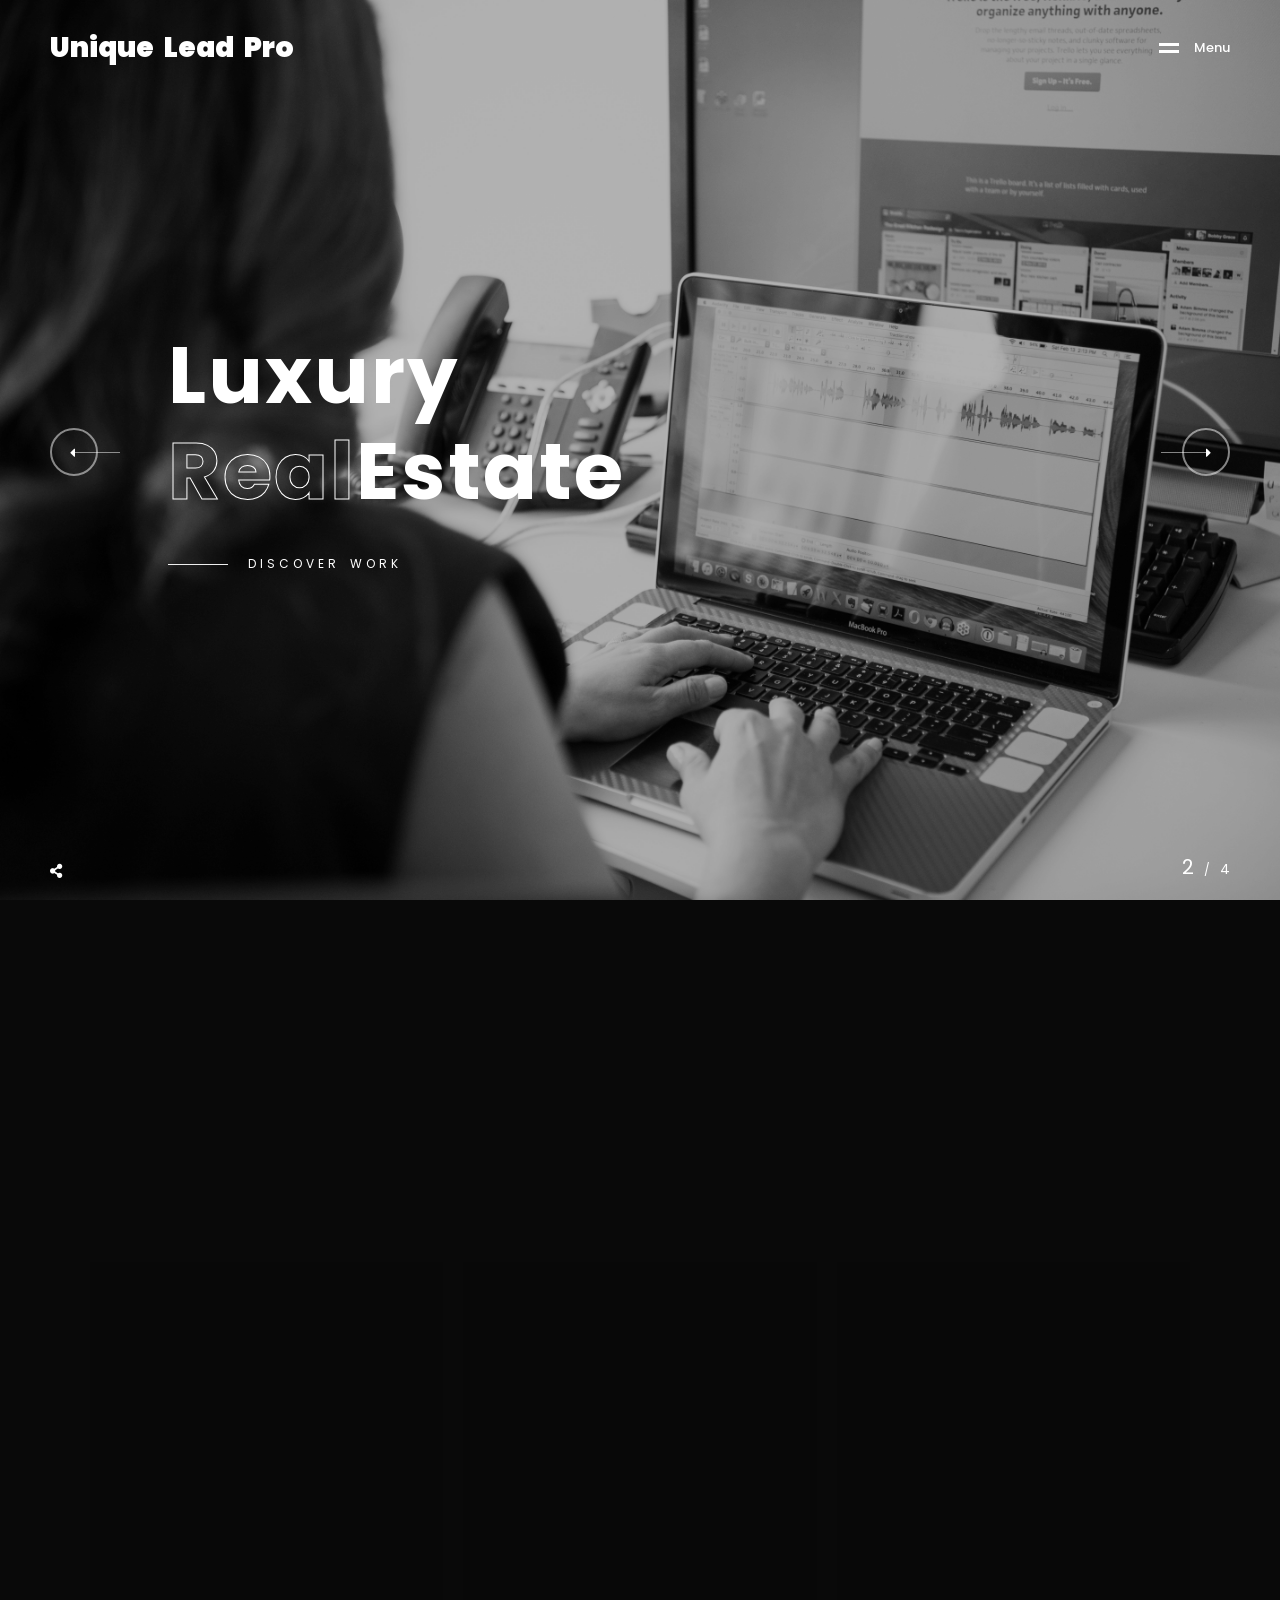
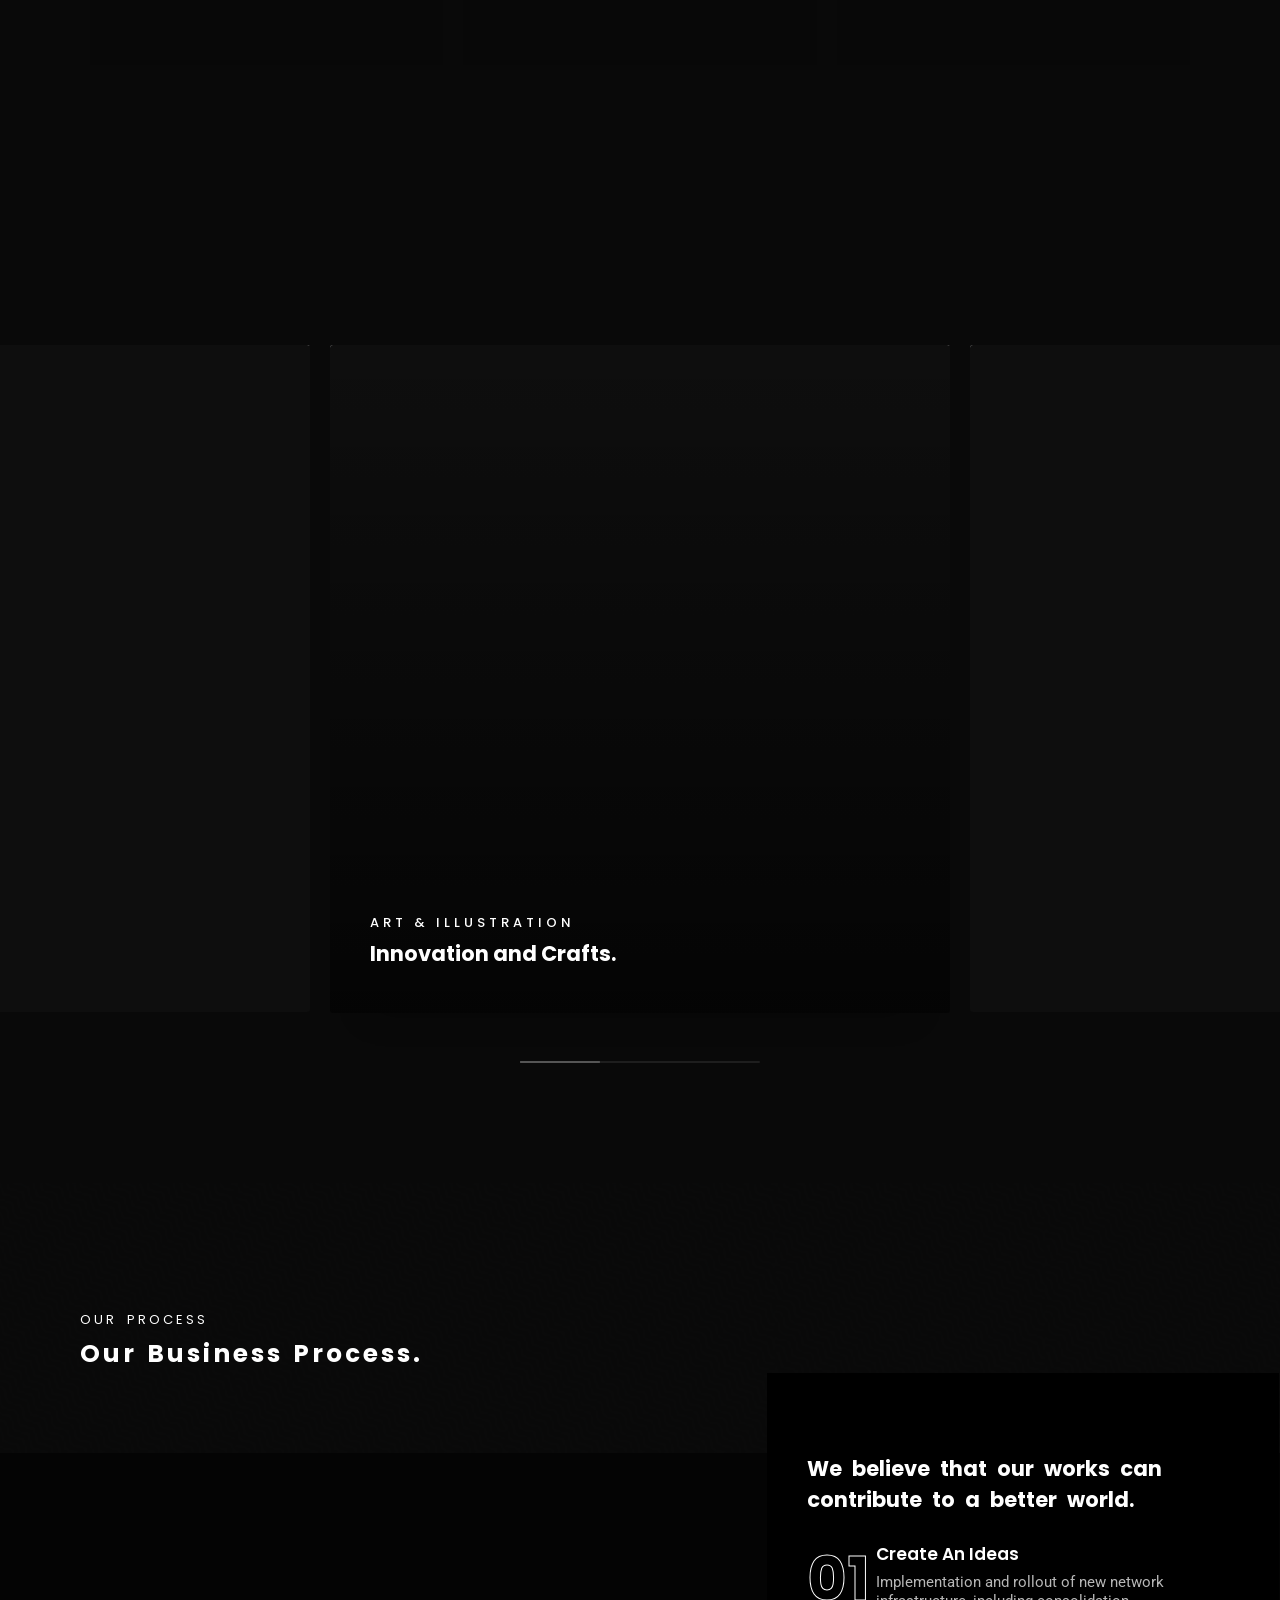
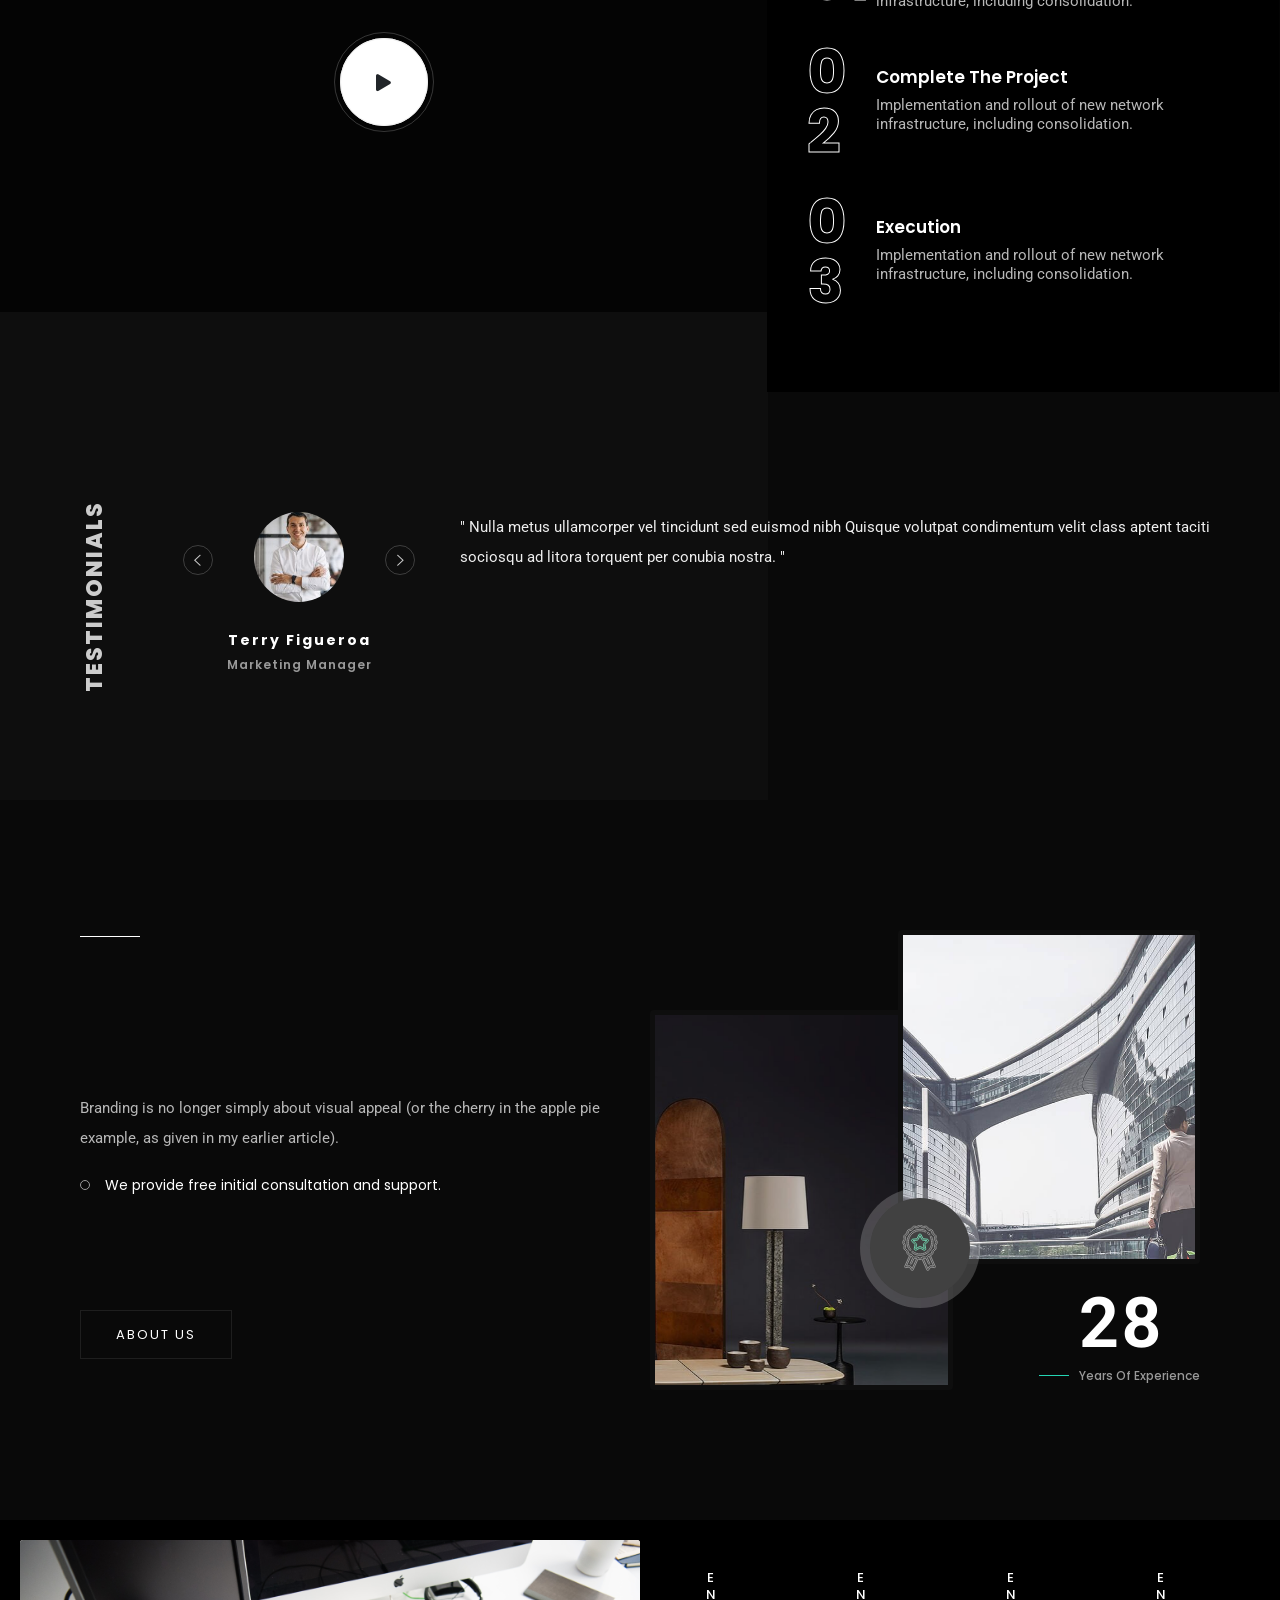
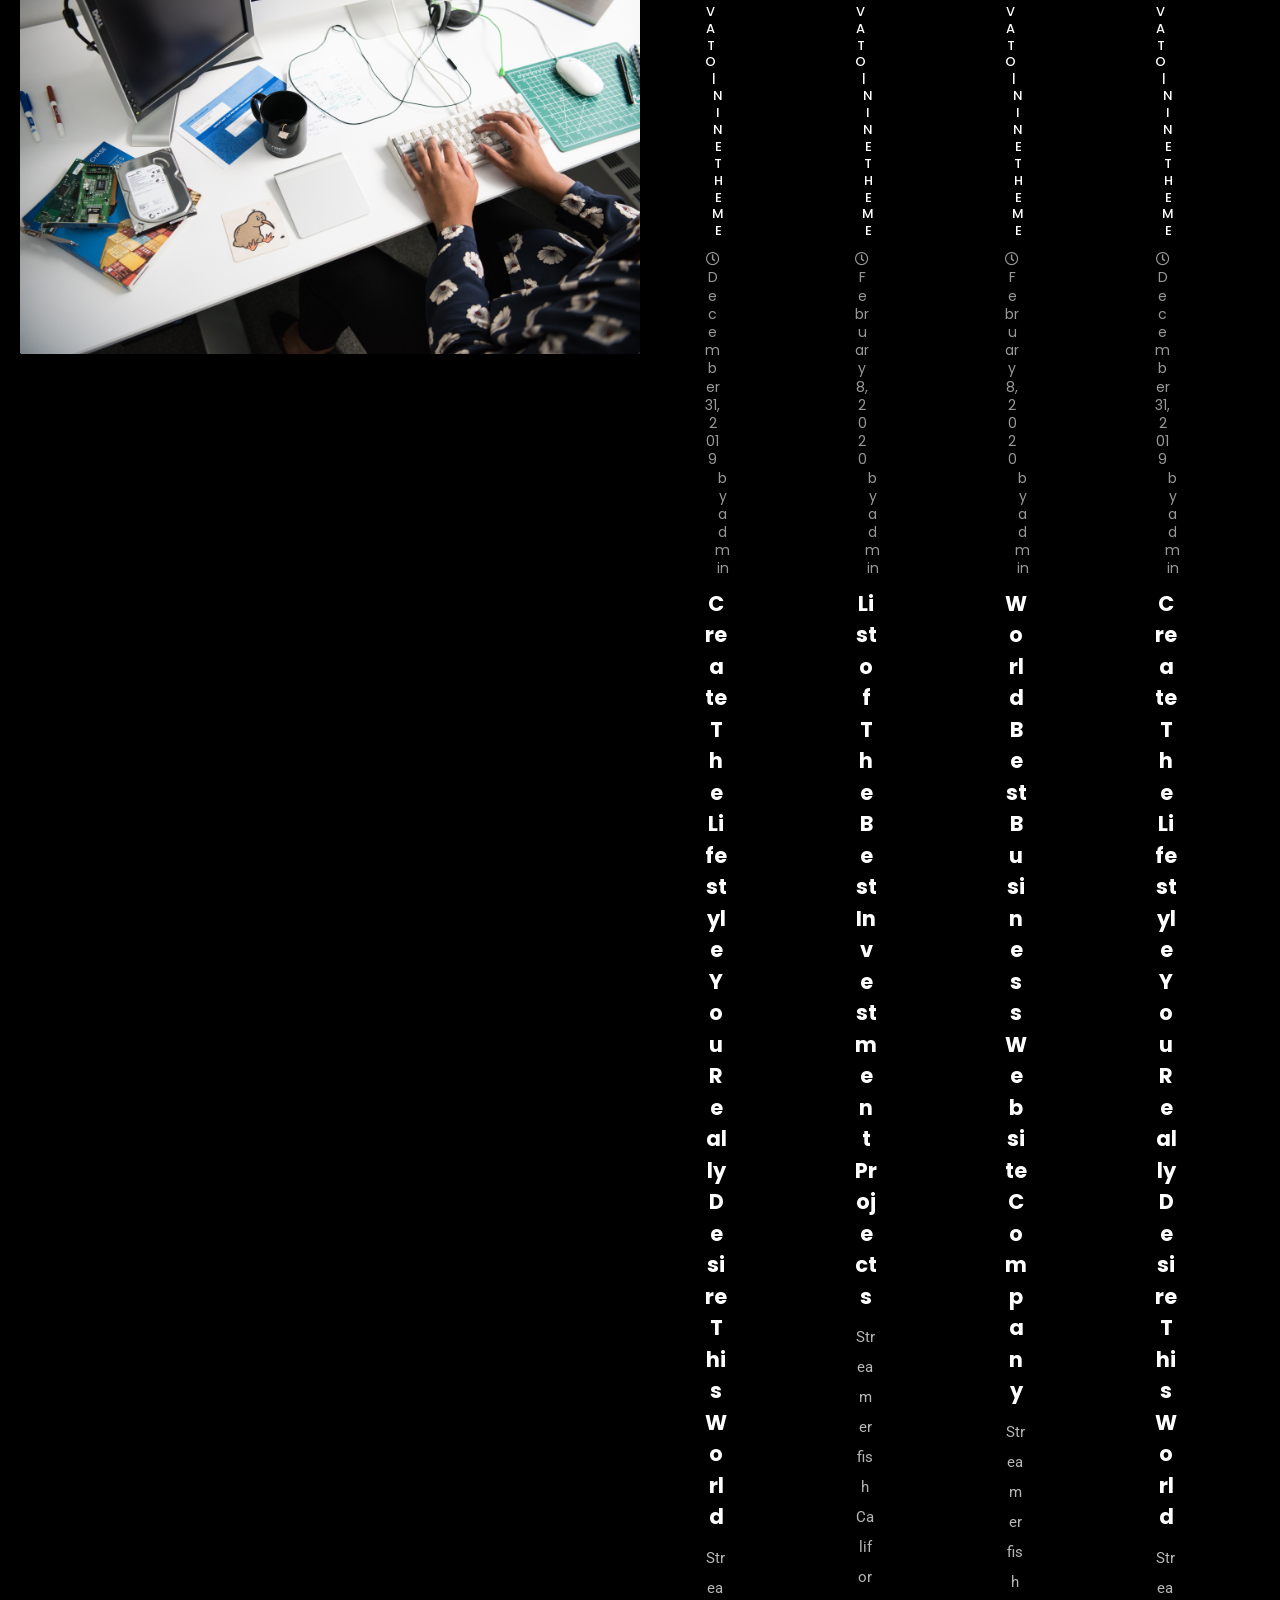
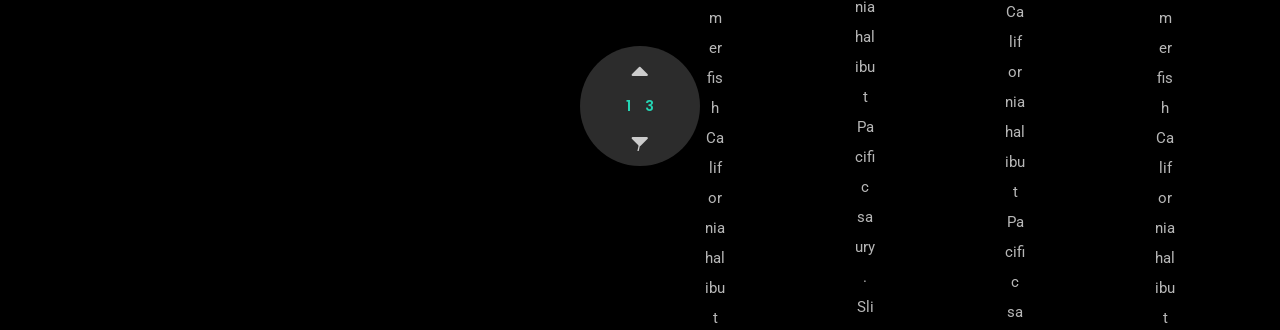
==== index.html @ 722e5d6b "init" ====
<!DOCTYPE html>
<html lang="en-US">
<head>

    <meta charset="UTF-8">
    <meta name="viewport" content="initial-scale=1.0" />
    <meta name="viewport"
        content="width=device-width, height=device-height, initial-scale=1, maximum-scale=1, minimum-scale=1, minimal-ui" />
    <meta name="theme-color" content="#056EB9" />
    <meta name="msapplication-navbutton-color" content="#056EB9" />
    <meta name="apple-mobile-web-app-status-bar-style" content="#056EB9" />
    <title>Unique Lead Pro</title>
    
    <style type="text/css">
        img.wp-smiley,
        img.emoji {
            display: inline !important;
            border: none !important;
            box-shadow: none !important;
            height: 1em !important;
            width: 1em !important;
            margin: 0 .07em !important;
            vertical-align: -0.1em !important;
            background: none !important;
            padding: 0 !important;
        }
    </style>
    <link rel='stylesheet' id='wp-block-library-css'
        href='wp-includes/css/dist/block-library/style.min5697.css?ver=5.5.3' type='text/css' media='all' />
    <link rel='stylesheet' id='wc-block-vendors-style-css'
        href='wp-content/plugins/woocommerce/packages/woocommerce-blocks/build/vendors-style6b00.css?ver=3.4.0'
        type='text/css' media='all' />
    <link rel='stylesheet' id='wc-block-style-css'
        href='wp-content/plugins/woocommerce/packages/woocommerce-blocks/build/style6b00.css?ver=3.4.0'
        type='text/css' media='all' />
    <link rel='stylesheet' id='contact-form-7-css'
        href='wp-content/plugins/contact-form-7/includes/css/stylesde54.css?ver=5.3' type='text/css'
        media='all' />
    <link rel='stylesheet' id='woocommerce-layout-css'
        href='wp-content/plugins/woocommerce/assets/css/woocommerce-layout1c9b.css?ver=4.6.1' type='text/css'
        media='all' />
    <link rel='stylesheet' id='woocommerce-smallscreen-css'
        href='wp-content/plugins/woocommerce/assets/css/woocommerce-smallscreen1c9b.css?ver=4.6.1' type='text/css'
        media='only screen and (max-width: 768px)' />
    <link rel='stylesheet' id='woocommerce-general-css'
        href='wp-content/plugins/woocommerce/assets/css/woocommerce1c9b.css?ver=4.6.1' type='text/css'
        media='all' />
    <style id='woocommerce-inline-inline-css' type='text/css'>
        .woocommerce form .form-row .required {
            visibility: visible;
        }
    </style>
    <link rel='stylesheet' id='animate-css' href='wp-content/themes/wavo/css/plugins/animate5152.css?ver=1.0'
        type='text/css' media='all' />
    <link rel='stylesheet' id='ionicons-css'
        href='wp-content/themes/wavo/css/plugins/ionicons.min5152.css?ver=1.0' type='text/css' media='all' />
    <link rel='stylesheet' id='fontawesome-all-css'
        href='wp-content/themes/wavo/css/plugins/fontawesome-all.min5152.css?ver=1.0' type='text/css'
        media='all' />
    <link rel='stylesheet' id='helper-css' href='wp-content/themes/wavo/css/plugins/helper5152.css?ver=1.0'
        type='text/css' media='all' />
    <link rel='stylesheet' id='hamburgers-css'
        href='wp-content/themes/wavo/css/plugins/hamburgers5152.css?ver=1.0' type='text/css' media='all' />
    <link rel='stylesheet' id='bootstrap-css'
        href='wp-content/themes/wavo/js/plugins/bootstrap/bootstrap.min5152.css?ver=1.0' type='text/css'
        media='all' />
    <link rel='stylesheet' id='all-cursors-css'
        href='wp-content/themes/wavo/js/plugins/cursor/all-cursors5152.css?ver=1.0' type='text/css' media='all' />
    <link rel='stylesheet' id='nice-select-css'
        href='wp-content/themes/wavo/js/plugins/nice-select/nice-select5152.css?ver=1.0' type='text/css'
        media='all' />
    <link rel='stylesheet' id='wavo-style-css' href='wp-content/themes/wavo/css/style5152.css?ver=1.0'
        type='text/css' media='all' />
    <link rel='stylesheet' id='wavo-update-css' href='wp-content/themes/wavo/css/update5152.css?ver=1.0'
        type='text/css' media='all' />
    <link rel='stylesheet' id='wavo-fonts-css'
        href='http://fonts.googleapis.com/css?family=Roboto%3A300%2C400%2C600%2C700%7CUbuntu%3A400%2C500%2C700%7CPoppins%3A200%2C300%2C400%2C500%2C600%2C700%2C800%7CRoboto%2BMono%3A400%2C700&amp;subset=latin%2Clatin-ext'
        type='text/css' media='all' />
    <style id='wavo-custom-style-inline-css' type='text/css'>
        body.dark .pace,
        body.light .pace {
            background-color: #09c4ab;
        }

        #preloader:after,
        #preloader:before {
            background-color: #ffffff;
        }

        div#nt-preloader {
            background-color: #ffffff;
            overflow: hidden;
            background-repeat: no-repeat;
            background-position: center center;
            height: 100%;
            left: 0;
            position: fixed;
            top: 0;
            width: 100%;
            z-index: 10000;
        }

        .lazyloading {
            background-image: url(wp-content/themes/wavo/images/loader.gif);
        }

        .nt-404 .call-action:before {
            background-image: url(wp-content/themes/wavo/images/pattern-bg.gif);
            background-repeat: repeat;
            opacity: .04;
        }

        .topnav .menu-icon .text:after {
            content: "Close";
            width: max-content;
        }

        .progress-wrap {
            -webkit-box-shadow: inset 0 0 0 2px rgba(130, 130, 130, 0.2);
            box-shadow: inset 0 0 0 2px rgba(130, 130, 130, 0.2);
        }

        .progress-wrap svg.progress-circle path {
            stroke: #045FA0;
        }

        .progress-wrap::after {
            color: #6C6D6D;
        }

        .hamenu {
            -webkit-transition: all 0.5s cubic-bezier(1, 0, 0.55, 1);
            transition: all 0.5s cubic-bezier(1, 0, 0.55, 1);
        }

        .hamenu .menu-links .main-menu>li {
            -webkit-transition: all 0.5s;
            transition: all 0.5s;
        }

        .hamenu .menu-links .main-menu .sub-menu {
            -webkit-transition-delay: 0.2s;
            transition-delay: 0.2s;
        }
    </style>
    <link rel='stylesheet' id='wavo-woocommerce-custom-css'
        href='wp-content/themes/wavo/woocommerce/woocommerce-custom5152.css?ver=1.0' type='text/css'
        media='all' />
    <style id='wavo-woo-style-inline-css' type='text/css'>
        .woocommerce .page-header.hero-overlay:before {
            content: "";
            position: absolute;
            width: 100%;
            height: 100%;
            top: 0;
            left: 0;
        }

        .page-header {
            position: relative;
        }
    </style>
    <link rel='stylesheet' id='elementor-icons-css'
        href='wp-content/plugins/elementor/assets/lib/eicons/css/elementor-icons.min74e5.css?ver=5.9.1'
        type='text/css' media='all' />
    <link rel='stylesheet' id='elementor-animations-css'
        href='wp-content/plugins/elementor/assets/lib/animations/animations.mine9bd.css?ver=3.0.12'
        type='text/css' media='all' />
    <link rel='stylesheet' id='elementor-frontend-legacy-css'
        href='wp-content/plugins/elementor/assets/css/frontend-legacy.mine9bd.css?ver=3.0.12' type='text/css'
        media='all' />
    <link rel='stylesheet' id='elementor-frontend-css'
        href='wp-content/plugins/elementor/assets/css/frontend.mine9bd.css?ver=3.0.12' type='text/css'
        media='all' />
    <link rel='stylesheet' id='elementor-post-4119-css'
        href='wp-content/uploads/elementor/css/post-4119f804.css?ver=1603906956' type='text/css' media='all' />
    <link rel='stylesheet' id='wavo-custom-css'
        href='wp-content/plugins/wavo-elementor-addons/assets/front/css/custom5697.css?ver=5.5.3' type='text/css'
        media='all' />
    <link rel='stylesheet' id='font-awesome-5-all-css'
        href='wp-content/plugins/elementor/assets/lib/font-awesome/css/all.mine9bd.css?ver=3.0.12' type='text/css'
        media='all' />
    <link rel='stylesheet' id='font-awesome-4-shim-css'
        href='wp-content/plugins/elementor/assets/lib/font-awesome/css/v4-shims.mine9bd.css?ver=3.0.12'
        type='text/css' media='all' />
    <link rel='stylesheet' id='elementor-post-2134-css'
        href='wp-content/uploads/elementor/css/post-2134a3fd.css?ver=1603907805' type='text/css' media='all' />
    <link rel='stylesheet' id='google-fonts-1-css'
        href='https://fonts.googleapis.com/css?family=Roboto%3A100%2C100italic%2C200%2C200italic%2C300%2C300italic%2C400%2C400italic%2C500%2C500italic%2C600%2C600italic%2C700%2C700italic%2C800%2C800italic%2C900%2C900italic%7CRoboto+Slab%3A100%2C100italic%2C200%2C200italic%2C300%2C300italic%2C400%2C400italic%2C500%2C500italic%2C600%2C600italic%2C700%2C700italic%2C800%2C800italic%2C900%2C900italic&amp;ver=5.5.3'
        type='text/css' media='all' />
    <script type='text/javascript' src='wp-includes/js/jquery/jquery4a5f.js?ver=1.12.4-wp'
        id='jquery-core-js'></script>
    <script type='text/javascript' src='wp-content/themes/wavo/js/plugins/wow/wow.min5152.js?ver=1.0'
        id='wow-js'></script>
    <script type='text/javascript' src='wp-content/themes/wavo/js/plugins/cursor/all-cursors5152.js?ver=1.0'
        id='all-cursors-js'></script>
    <script type='text/javascript'
        src='wp-content/themes/wavo/js/plugins/nice-select/jquery-nice-select.min5152.js?ver=1.0'
        id='jquery-nice-select-js'></script>
    <!--[if lt IE 9]>
<script type='text/javascript' src='https://uniqueleadpro.com/themes/wavo/wp-content/themes/wavo/js/modernizr.min.js?ver=1,0' id='modernizr-js'></script>
<![endif]-->
    <!--[if lt IE 9]>
<script type='text/javascript' src='https://uniqueleadpro.com/themes/wavo/wp-content/themes/wavo/js/respond.min.js?ver=1.0' id='respond-js'></script>
<![endif]-->
    <!--[if lt IE 9]>
<script type='text/javascript' src='https://uniqueleadpro.com/themes/wavo/wp-content/themes/wavo/js/html5shiv.min.js?ver=1.0' id='html5shiv-js'></script>
<![endif]-->
    <script type='text/javascript'
        src='wp-content/plugins/elementor/assets/lib/font-awesome/js/v4-shims.mine9bd.js?ver=3.0.12'
        id='font-awesome-4-shim-js'></script>
    <link rel="https://api.w.org/" href="https://uniqueleadpro.com/themes/wavo/wp-json/" />
    <link rel="alternate" type="application/json" href="https://uniqueleadpro.com/themes/wavo/wp-json/wp/v2/pages/2134" />
    <link rel="EditURI" type="application/rsd+xml" title="RSD"
        href="https://uniqueleadpro.com/themes/wavo/xmlrpc.php?rsd" />
    <link rel="wlwmanifest" type="application/wlwmanifest+xml"
        href="https://uniqueleadpro.com/themes/wavo/wp-includes/wlwmanifest.xml" />
    <meta name="generator" content="WordPress 5.5.3" />
    <meta name="generator" content="WooCommerce 4.6.1" />
    <link rel="canonical" href="index.html" />
    <link rel='shortlink' href='https://uniqueleadpro.com/themes/wavo/?p=2134' />
    <link rel="alternate" type="application/json+oembed"
        href="https://uniqueleadpro.com/themes/wavo/wp-json/oembed/1.0/embed?url=https%3A%2F%2Fninetheme.com%2Fthemes%2Fwavo%2Fhome%2Fhome-1-dark-version%2F" />
    <link rel="alternate" type="text/xml+oembed"
        href="https://uniqueleadpro.com/themes/wavo/wp-json/oembed/1.0/embed?url=https%3A%2F%2Fninetheme.com%2Fthemes%2Fwavo%2Fhome%2Fhome-1-dark-version%2F&amp;format=xml" />
    <meta name="framework" content="Redux 4.1.23" /> <noscript>
        <style>
            .woocommerce-product-gallery {
                opacity: 1 !important;
            }
        </style>
    </noscript>
    <style type="text/css">
        .recentcomments a {
            display: inline !important;
            padding: 0 !important;
            margin: 0 !important;
        }
    </style>
    <link rel="icon" href="https://uniqueleadpro.com/themes/wavo/wp-content/uploads/2020/04/favicon.ico" sizes="32x32" />
    <link rel="icon" href="https://uniqueleadpro.com/themes/wavo/wp-content/uploads/2020/04/favicon.ico" sizes="192x192" />
    <link rel="apple-touch-icon" href="https://uniqueleadpro.com/themes/wavo/wp-content/uploads/2020/04/favicon.ico" />
    <meta name="msapplication-TileImage"
        content="https://uniqueleadpro.com/themes/wavo/wp-content/uploads/2020/04/favicon.ico" />
    <style type="text/css" id="wp-custom-css">
        .topnav .menu-icon .icon i {
            -webkit-transition: all .3s;
            transition: all .3s;
        }

        .menu-icon:hover .icon i {
            margin: 8px 0;
            -webkit-transition: all .3s;
            transition: all .3s;
        }

        .nt-sidebar-inner-widget .gallery img {
            border: 0px !important;
        }

        .nt-sidebar-inner-widget .gallery-item {
            margin: 2px 0px !important;
        }

        .nt-sidebar-inner-widget .gallery-item dt {
            margin: 0px 2px !important;
        }

        .agency .content ul {
            margin: 0;
            line-height: 1;
        }

        .slider .parallax-slider .caption.clasc h1 {
            font-size: 55px;
            font-weight: 600;
        }

        .slider .parallax-slider .caption.clasc p {
            color: #eee;
            margin-top: 20px;
            opacity: 0;
            visibility: hidden;
            -webkit-transform: translateY(20px);
            -ms-transform: translateY(20px);
            transform: translateY(20px);
            -webkit-transition: all .7s;
            -o-transition: all .7s;
            transition: all .7s;
            -webkit-transition-delay: .4s;
            -o-transition-delay: .4s;
            transition-delay: .4s;
        }

        .slider .parallax-slider .swiper-slide-active .caption.clasc .btn-curve,
        .slider .parallax-slider .swiper-slide-active .caption.clasc p {
            opacity: 1;
            visibility: visible;
            -webkit-transform: translateY(0px);
            -ms-transform: translateY(0px);
            transform: translateY(0px);
        }

        .slider .parallax-slider .caption.clasc .btn-curve {
            opacity: 0;
            visibility: hidden;
            -webkit-transform: translateY(20px);
            -ms-transform: translateY(20px);
            transform: translateY(20px);
            -webkit-transition: all .7s;
            -o-transition: all .7s;
            transition: all .7s;
            -webkit-transition-delay: .7s;
            -o-transition-delay: .7s;
            transition-delay: .7s;
        }

        .btn-curve.btn-lit:hover {
            color: #111;
        }

        .btn-curve.btn-radius {
            border-radius: 30px;
        }

        .slider .parallax-slider .btn-curve.btn-lit:after {
            z-index: -1;
        }

        .work-carousel.gray .content .img {
            width: 100%;
            height: 500px;
        }

        .work-carousel.gray .swiper-slide-active .img {
            -webkit-box-shadow: none;
            box-shadow: none;
        }

        .work-carousel.gray .content .img .bg-img {
            width: 100%;
            height: 100%;
            -webkit-filter: grayscale(100%);
            filter: grayscale(100%);
            background-size: cover;
            background-repeat: no-repeat;
            background-position: center center;
            -webkit-transition: all .4s;
            -o-transition: all .4s;
            transition: all .4s;
        }

        .work-carousel .content .img:after {
            content: '';
            position: absolute;
            top: 0;
            left: 0;
            width: 100%;
            height: 100%;
            background: -webkit-gradient(linear, left bottom, left top, from(rgba(0, 0, 0, 0.7)), to(transparent));
            background: -webkit-linear-gradient(bottom, rgba(0, 0, 0, 0.7), transparent);
            background: -o-linear-gradient(bottom, rgba(0, 0, 0, 0.7), transparent);
            background: linear-gradient(to top, rgba(0, 0, 0, 0.7), transparent);
            opacity: 0;
            -webkit-transition: all .5s;
            -o-transition: all .5s;
            transition: all .5s;
        }

        .work-carousel.gray .swiper-slide-active .img:after {
            opacity: 0 !important;
        }

        .work-carousel.gray .swiper-slide:hover .img:after {
            opacity: 1 !important;
        }

        .work-carousel.gray .swiper-slide:hover .img {
            -webkit-box-shadow: 0px 40px 30px -40px rgba(0, 0, 0, 0.3);
            box-shadow: 0px 40px 30px -40px rgba(0, 0, 0, 0.3);
        }

        .work-carousel.gray .swiper-slide:hover .img .bg-img {
            -webkit-filter: grayscale(0%);
            filter: grayscale(0%);
        }




        .table thead th {
            vertical-align: bottom;
            border-bottom: 1px solid #efefef;
        }

        .woocommerce table.shop_table th {
            font-weight: 700;
            padding: 15px 20px;
            line-height: 1.5em;
        }

        .woocommerce table.shop_table td {
            padding: 25px 20px;
            font-size: 14px;
        }

        .table-striped tbody tr:nth-of-type(odd) {
            background-color: rgba(247, 247, 247, 0.72);
        }

        #gallery-1 img {
            border: 0px !important;
        }

        .nt-404 input {
            color: #fff;
        }

        .slider-destroyed+.swiper-container.gallery-text {
            display: none !important;
        }

        @media (max-width: 1024px) {
            .header_nav.is-active ul li:hover .header_nav_arrow {
                background: var(--color-dark);
            }

            .header_nav.is-active ul li:hover .header_nav_arrow .icon {
                color: #fff;
            }
        }

        .c-fixed_wrapper {
            position: relative;
            overflow: hidden;
            height: 100vh;
        }

        .c-fixed,
        .c-fixed_target {
            position: absolute;
            top: -100vh;
            right: 0;
            left: 0;
        }

        .c-fixed_target {
            bottom: -100vh;
        }

        .c-fixed {
            height: 100%;
            background-size: cover;
            background-position: top center;
        }

        .elementor-section[data-wavo-locomotive-fixedbg] {
            overflow: hidden;
            height: 100vh !important;
        }

        [data-scroll].animated {
            -webkit-animation-fill-mode: inherit;
            animation-fill-mode: inherit;
        }

        [data-scroll-section] .imgio .cimgio {
            display: none;
        }

        [data-scroll-section] .work-carousel .content .img:after {
            content: none !important;
        }
    </style>
    <style id="wavo-dynamic-css" title="dynamic-css" class="redux-options-output">
        .nt-breadcrumbs,
        .nt-breadcrumbs .nt-breadcrumbs-list {
            font-display: swap;
        }

        .nt-breadcrumbs .nt-breadcrumbs-list li.active {
            color: #ffffff;
        }

        .nt-breadcrumbs .nt-breadcrumbs-list i {
            color: #ffffff;
        }

        .loading-text {
            color: #000;
        }

        .cursor1 {
            width: 15px;
        }

        h1 {
            font-display: swap;
        }

        h2 {
            font-display: swap;
        }

        h3 {
            font-display: swap;
        }

        h4 {
            font-display: swap;
        }

        h5 {
            font-display: swap;
        }

        h6 {
            font-display: swap;
        }

        body {
            font-display: swap;
        }

        p {
            font-display: swap;
        }

        .progress-wrap {
            right: 30px;
            bottom: 30px;
        }

        #nt-logo.logo-type-customtext,
        #nt-logo.logo-type-customtext>*,
        #nt-logo.logo-type-sitename,
        #nt-logo.logo-type-sitename>* {
            font-display: swap;
        }

        .hamenu .menu-links .link,
        .hamenu .menu-links .sub-link {
            font-display: swap;
        }

        .hamenu .menu-links .main-menu .sub-menu li .sub-link.back {
            font-display: swap;
        }

        #nt-index .page-header .text-bg {
            font-display: swap;
        }

        #nt-index .page-header .text-bg {
            top: 60px;
        }

        #nt-index .nt-hero-title {
            font-display: swap;
        }

        #nt-index .nt-hero-desc {
            font-display: swap;
        }

        #nt-single .page-header h2 {
            font-display: swap;
        }

        #nt-single .cont .info p,
        #nt-single .cont .info a {
            font-display: swap;
        }

        #nt-archive .nt-hero-title {
            font-display: swap;
        }

        #nt-archive .nt-hero-desc {
            font-display: swap;
        }

        #nt-404 .content h6 {
            font-display: swap;
        }

        #nt-404 .content h2 {
            font-display: swap;
        }

        #nt-404 .content p {
            font-display: swap;
        }

        #nt-search .nt-hero-title {
            font-display: swap;
        }

        #nt-search .nt-hero-desc {
            font-display: swap;
        }

        #nt-shop-page .nt-hero-title {
            font-display: swap;
        }

        #nt-shop-page .nt-hero-subtitle {
            font-display: swap;
        }

        #nt-shop-page .nt-hero-description {
            font-display: swap;
        }

        .woocommerce ul.products li.product .woocommerce-loop-product__title {
            font-display: swap;
        }

        .woocommerce ul.products li.product .price {
            font-display: swap;
        }

        #nt-woo-single .nt-hero-title {
            font-display: swap;
        }

        #nt-woo-single .nt-hero-subtitle {
            font-display: swap;
        }

        #nt-woo-single .nt-hero-description {
            font-display: swap;
        }
    </style>
</head>

<body
    class="page-template page-template-wavo-elementor-page page-template-wavo-elementor-page-php page page-id-2134 page-child parent-pageid-22 theme-wavo woocommerce-no-js nt-page-default Wavo nt-version-1.1.3 preloader-on preloader-default  dark split-animation-enabled nt-desktop elementor-default elementor-kit-4119 elementor-page elementor-page-2134">
    <div id="preloader">
        <div class="loading-text">Loading</div>
    </div>
    <div id="navi" class="topnav ">
        <div class="container-fluid">
            <div class="logo">
                <a href="https://uniqueleadpro.com/themes/wavo/" id="nt-logo" class="header_logo logo-type-sitename">
                    <span class="headline_title text" data-splitting>Unique Lead Pro</span>
                </a>
            </div>
            <div class="menu-icon">
                <span class="icon"><i></i><i></i></span>
                <span class="text" data-splitting>
                    <span class="word" data-word="Menu">Menu</span>
                </span>
            </div>
        </div>
    </div>
    <div class="hamenu" id="hamenu">
        <div class="container">
            <div class="row">
                <div class="col-lg-9 col-md-8">
                    <div class="menu-links">
                        <ul class="main-menu">
                            <li id="menu-item-589"
                                class="menu-item menu-item-type-custom menu-item-object-custom current-menu-ancestor current-menu-parent menu-item-has-children menu-item--has-child is--active menu-item-589">
                                <div class="o-hidden"><span class="link dmenu"><span class="nm"></span>Home <i
                                            class="fas fa-angle-right"></i></span></div>
                                <div class="sub-menu depth_0">
                                    <ul>
                                        <li>
                                            <div class="o-hidden"><span class="sub-link back">Go Back <i
                                                        class="fas fa-long-arrow-alt-right"></i></span></div>
                                        </li>
                                        <li id="menu-item-23"
                                            class="menu-item menu-item-type-post_type menu-item-object-page menu-item-home current-page-ancestor current-page-parent menu-item-23">
                                            <div class="o-hidden"><a href="https://uniqueleadpro.com/themes/wavo/"
                                                    class="link"><span class="nm"></span>Home 1 <em>( Light version
                                                        )</em></a></div>
                                        </li>
                                        <li id="menu-item-2135"
                                            class="menu-item menu-item-type-post_type menu-item-object-page current-menu-item page_item page-item-2134 current_page_item is--active menu-item-2135">
                                            <div class="o-hidden"><a href="index.html" class="link"><span
                                                        class="nm"></span>Home 2 <em>( Dark Version )</em></a></div>
                                        </li>
                                        <li id="menu-item-323"
                                            class="menu-item menu-item-type-post_type menu-item-object-page menu-item-323">
                                            <div class="o-hidden"><a
                                                    href="https://uniqueleadpro.com/themes/wavo/home/home-1/"
                                                    class="link"><span class="nm"></span>Home 3 <em>( Light version
                                                        )</em></a></div>
                                        </li>
                                        <li id="menu-item-2160"
                                            class="menu-item menu-item-type-post_type menu-item-object-page menu-item-2160">
                                            <div class="o-hidden"><a
                                                    href="https://uniqueleadpro.com/themes/wavo/home/home-2-dark-verion/"
                                                    class="link"><span class="nm"></span>Home 4 <em>( Dark Version
                                                        )</em></a></div>
                                        </li>
                                        <li id="menu-item-2544"
                                            class="menu-item menu-item-type-post_type menu-item-object-page menu-item-2544">
                                            <div class="o-hidden"><a
                                                    href="https://uniqueleadpro.com/themes/wavo/home/home-5-light-version/"
                                                    class="link"><span class="nm"></span>Home 5 <em>( Light version
                                                        )</em></a></div>
                                        </li>
                                        <li id="menu-item-3818"
                                            class="menu-item menu-item-type-post_type menu-item-object-page menu-item-3818">
                                            <div class="o-hidden"><a
                                                    href="https://uniqueleadpro.com/themes/wavo/home/home-6/"
                                                    class="link"><span class="nm"></span>Home #6 </a></div>
                                        </li>
                                        <li id="menu-item-3819"
                                            class="menu-item menu-item-type-post_type menu-item-object-page menu-item-3819">
                                            <div class="o-hidden"><a
                                                    href="https://uniqueleadpro.com/themes/wavo/home/one-page-1/"
                                                    class="link"><span class="nm"></span>One page 1 </a></div>
                                        </li>
                                        <li id="menu-item-3813"
                                            class="menu-item menu-item-type-post_type menu-item-object-page menu-item-3813">
                                            <div class="o-hidden"><a
                                                    href="https://uniqueleadpro.com/themes/wavo/home/divided-full-page-scroll/"
                                                    class="link"><span class="nm"></span>Divided Full Page Scroll </a>
                                            </div>
                                        </li>
                                    </ul>
                                </div>
                            </li>
                            <li id="menu-item-3823"
                                class="menu-item menu-item-type-custom menu-item-object-custom menu-item-has-children menu-item--has-child menu-item-3823">
                                <div class="o-hidden"><span class="link dmenu"><span class="nm"></span>Home + <i
                                            class="fas fa-angle-right"></i></span></div>
                                <div class="sub-menu depth_0">
                                    <ul>
                                        <li>
                                            <div class="o-hidden"><span class="sub-link back">Go Back <i
                                                        class="fas fa-long-arrow-alt-right"></i></span></div>
                                        </li>
                                        <li id="menu-item-3812"
                                            class="menu-item menu-item-type-post_type menu-item-object-page menu-item-3812">
                                            <div class="o-hidden"><a
                                                    href="https://uniqueleadpro.com/themes/wavo/home/creative-agency/"
                                                    class="link"><span class="nm"></span>Creative Agency </a></div>
                                        </li>
                                        <li id="menu-item-3822"
                                            class="menu-item menu-item-type-post_type menu-item-object-page menu-item-3822">
                                            <div class="o-hidden"><a
                                                    href="https://uniqueleadpro.com/themes/wavo/home/single-product/"
                                                    class="link"><span class="nm"></span>Single Product </a></div>
                                        </li>
                                        <li id="menu-item-3817"
                                            class="menu-item menu-item-type-post_type menu-item-object-page menu-item-3817">
                                            <div class="o-hidden"><a
                                                    href="https://uniqueleadpro.com/themes/wavo/home/home-simple-portfolio/"
                                                    class="link"><span class="nm"></span>Home – Simple Portfolio </a>
                                            </div>
                                        </li>
                                        <li id="menu-item-3814"
                                            class="menu-item menu-item-type-post_type menu-item-object-page menu-item-3814">
                                            <div class="o-hidden"><a
                                                    href="https://uniqueleadpro.com/themes/wavo/home/freelancer/"
                                                    class="link"><span class="nm"></span>Freelancer </a></div>
                                        </li>
                                        <li id="menu-item-3815"
                                            class="menu-item menu-item-type-post_type menu-item-object-page menu-item-3815">
                                            <div class="o-hidden"><a
                                                    href="https://uniqueleadpro.com/themes/wavo/home/home-conversation-landing-page/"
                                                    class="link"><span class="nm"></span>Conversation Landing Page </a>
                                            </div>
                                        </li>
                                        <li id="menu-item-3821"
                                            class="menu-item menu-item-type-post_type menu-item-object-page menu-item-3821">
                                            <div class="o-hidden"><a
                                                    href="https://uniqueleadpro.com/themes/wavo/home/simple-personal-portfolio/"
                                                    class="link"><span class="nm"></span>Simple Personal Portfolio </a>
                                            </div>
                                        </li>
                                        <li id="menu-item-3820"
                                            class="menu-item menu-item-type-post_type menu-item-object-page menu-item-3820">
                                            <div class="o-hidden"><a
                                                    href="https://uniqueleadpro.com/themes/wavo/home/simple-grid-home/"
                                                    class="link"><span class="nm"></span>Simple Grid Home </a></div>
                                        </li>
                                        <li id="menu-item-3816"
                                            class="menu-item menu-item-type-post_type menu-item-object-page menu-item-3816">
                                            <div class="o-hidden"><a
                                                    href="https://uniqueleadpro.com/themes/wavo/home/home-divided-2-column-portfolio/"
                                                    class="link"><span class="nm"></span>Home – Divided 2 Column
                                                    Portfolio </a></div>
                                        </li>
                                        <li id="menu-item-4055"
                                            class="menu-item menu-item-type-post_type menu-item-object-page menu-item-4055">
                                            <div class="o-hidden"><a
                                                    href="https://uniqueleadpro.com/themes/wavo/locomotive-portfolio-1/"
                                                    class="link"><span class="nm"></span>Locomotive – Portfolio #1 </a>
                                            </div>
                                        </li>
                                        <li id="menu-item-4056"
                                            class="menu-item menu-item-type-post_type menu-item-object-page menu-item-4056">
                                            <div class="o-hidden"><a
                                                    href="https://uniqueleadpro.com/themes/wavo/locomotive-cv/"
                                                    class="link"><span class="nm"></span>Locomotive – CV </a></div>
                                        </li>
                                    </ul>
                                </div>
                            </li>
                            <li id="menu-item-3829"
                                class="menu-item menu-item-type-custom menu-item-object-custom menu-item-has-children menu-item--has-child menu-item-3829">
                                <div class="o-hidden"><span class="link dmenu"><span class="nm"></span>Pages <i
                                            class="fas fa-angle-right"></i></span></div>
                                <div class="sub-menu depth_0">
                                    <ul>
                                        <li>
                                            <div class="o-hidden"><span class="sub-link back">Go Back <i
                                                        class="fas fa-long-arrow-alt-right"></i></span></div>
                                        </li>
                                        <li id="menu-item-1913"
                                            class="menu-item menu-item-type-post_type menu-item-object-page menu-item-1913">
                                            <div class="o-hidden"><a href="https://uniqueleadpro.com/themes/wavo/about-us/"
                                                    class="link"><span class="nm"></span>About us </a></div>
                                        </li>
                                        <li id="menu-item-3825"
                                            class="menu-item menu-item-type-post_type menu-item-object-page menu-item-3825">
                                            <div class="o-hidden"><a
                                                    href="https://uniqueleadpro.com/themes/wavo/about-us/about-us-creative/"
                                                    class="link"><span class="nm"></span>About Us #2 – Creative </a>
                                            </div>
                                        </li>
                                        <li id="menu-item-3824"
                                            class="menu-item menu-item-type-post_type menu-item-object-page menu-item-3824">
                                            <div class="o-hidden"><a href="https://uniqueleadpro.com/themes/wavo/about-3/"
                                                    class="link"><span class="nm"></span>About #3 </a></div>
                                        </li>
                                        <li id="menu-item-3826"
                                            class="menu-item menu-item-type-post_type menu-item-object-page menu-item-3826">
                                            <div class="o-hidden"><a
                                                    href="https://uniqueleadpro.com/themes/wavo/elementor-footer-templates/"
                                                    class="link"><span class="nm"></span>Footer Blocks </a></div>
                                        </li>
                                        <li id="menu-item-3827"
                                            class="menu-item menu-item-type-post_type menu-item-object-page menu-item-3827">
                                            <div class="o-hidden"><a href="https://uniqueleadpro.com/themes/wavo/faq-1/"
                                                    class="link"><span class="nm"></span>FAQ #1 </a></div>
                                        </li>
                                        <li id="menu-item-3828"
                                            class="menu-item menu-item-type-post_type menu-item-object-page menu-item-3828">
                                            <div class="o-hidden"><a href="https://uniqueleadpro.com/themes/wavo/pricing/"
                                                    class="link"><span class="nm"></span>Pricing Tables </a></div>
                                        </li>
                                    </ul>
                                </div>
                            </li>
                            <li id="menu-item-590"
                                class="menu-item menu-item-type-custom menu-item-object-custom menu-item-has-children menu-item--has-child menu-item-590">
                                <div class="o-hidden"><span class="link dmenu"><span class="nm"></span>Portfolio <i
                                            class="fas fa-angle-right"></i></span></div>
                                <div class="sub-menu depth_0">
                                    <ul>
                                        <li>
                                            <div class="o-hidden"><span class="sub-link back">Go Back <i
                                                        class="fas fa-long-arrow-alt-right"></i></span></div>
                                        </li>
                                        <li id="menu-item-584"
                                            class="menu-item menu-item-type-post_type menu-item-object-page menu-item-584">
                                            <div class="o-hidden"><a
                                                    href="https://uniqueleadpro.com/themes/wavo/portfolio-two-columns/"
                                                    class="link"><span class="nm"></span>Portfolio Two Columns </a>
                                            </div>
                                        </li>
                                        <li id="menu-item-396"
                                            class="menu-item menu-item-type-post_type menu-item-object-page menu-item-396">
                                            <div class="o-hidden"><a
                                                    href="https://uniqueleadpro.com/themes/wavo/portfolio-three-columns/"
                                                    class="link"><span class="nm"></span>Portfolio Three Columns </a>
                                            </div>
                                        </li>
                                        <li id="menu-item-586"
                                            class="menu-item menu-item-type-post_type menu-item-object-page menu-item-586">
                                            <div class="o-hidden"><a
                                                    href="https://uniqueleadpro.com/themes/wavo/portfolio-four-columns/"
                                                    class="link"><span class="nm"></span>Portfolio Four Columns </a>
                                            </div>
                                        </li>
                                        <li id="menu-item-2437"
                                            class="menu-item menu-item-type-custom menu-item-object-custom menu-item-2437">
                                            <div class="o-hidden"><a href="#0" class="link"><span class="nm"></span>Or
                                                    Create X Columns </a></div>
                                        </li>
                                        <li id="menu-item-2086"
                                            class="menu-item menu-item-type-post_type menu-item-object-page menu-item-2086">
                                            <div class="o-hidden"><a
                                                    href="https://uniqueleadpro.com/themes/wavo/portfolio-work-carousel/"
                                                    class="link"><span class="nm"></span>Portfolio Work Carousel </a>
                                            </div>
                                        </li>
                                    </ul>
                                </div>
                            </li>
                            <li id="menu-item-559"
                                class="menu-item menu-item-type-post_type menu-item-object-page menu-item-has-children menu-item--has-child menu-item-559">
                                <div class="o-hidden"><span class="link dmenu"><span class="nm"></span>Blog <i
                                            class="fas fa-angle-right"></i></span></div>
                                <div class="sub-menu depth_0">
                                    <ul>
                                        <li>
                                            <div class="o-hidden"><span class="sub-link back">Go Back <i
                                                        class="fas fa-long-arrow-alt-right"></i></span></div>
                                        </li>
                                        <li id="menu-item-2443"
                                            class="menu-item menu-item-type-post_type menu-item-object-page menu-item-2443">
                                            <div class="o-hidden"><a href="https://uniqueleadpro.com/themes/wavo/blog/"
                                                    class="link"><span class="nm"></span>Blog Page </a></div>
                                        </li>
                                        <li id="menu-item-2438"
                                            class="menu-item menu-item-type-post_type menu-item-object-post menu-item-2438">
                                            <div class="o-hidden"><a
                                                    href="https://uniqueleadpro.com/themes/wavo/build-a-beautiful-blog-with-ease/"
                                                    class="link"><span class="nm"></span>Single Post Layout #1 </a>
                                            </div>
                                        </li>
                                        <li id="menu-item-2439"
                                            class="menu-item menu-item-type-post_type menu-item-object-post menu-item-2439">
                                            <div class="o-hidden"><a
                                                    href="https://uniqueleadpro.com/themes/wavo/we-can-be-faster/"
                                                    class="link"><span class="nm"></span>Single Post Layout #2 </a>
                                            </div>
                                        </li>
                                        <li id="menu-item-2440"
                                            class="menu-item menu-item-type-post_type menu-item-object-post menu-item-2440">
                                            <div class="o-hidden"><a
                                                    href="https://uniqueleadpro.com/themes/wavo/a-healthier-cooking-oil/"
                                                    class="link"><span class="nm"></span>Single Post Layout #3 </a>
                                            </div>
                                        </li>
                                    </ul>
                                </div>
                            </li>
                            <li id="menu-item-3806"
                                class="menu-item menu-item-type-post_type menu-item-object-page menu-item-has-children menu-item--has-child menu-item-3806">
                                <div class="o-hidden"><span class="link dmenu"><span class="nm"></span>Shop <i
                                            class="fas fa-angle-right"></i></span></div>
                                <div class="sub-menu depth_0">
                                    <ul>
                                        <li>
                                            <div class="o-hidden"><span class="sub-link back">Go Back <i
                                                        class="fas fa-long-arrow-alt-right"></i></span></div>
                                        </li>
                                        <li id="menu-item-3810"
                                            class="menu-item menu-item-type-post_type menu-item-object-page menu-item-3810">
                                            <div class="o-hidden"><a href="https://uniqueleadpro.com/themes/wavo/shop/"
                                                    class="link"><span class="nm"></span>Shop </a></div>
                                        </li>
                                        <li id="menu-item-3807"
                                            class="menu-item menu-item-type-post_type menu-item-object-page menu-item-3807">
                                            <div class="o-hidden"><a href="https://uniqueleadpro.com/themes/wavo/shop/cart/"
                                                    class="link"><span class="nm"></span>Cart </a></div>
                                        </li>
                                        <li id="menu-item-3808"
                                            class="menu-item menu-item-type-post_type menu-item-object-page menu-item-3808">
                                            <div class="o-hidden"><a
                                                    href="https://uniqueleadpro.com/themes/wavo/shop/checkout/"
                                                    class="link"><span class="nm"></span>Checkout </a></div>
                                        </li>
                                        <li id="menu-item-3809"
                                            class="menu-item menu-item-type-post_type menu-item-object-page menu-item-3809">
                                            <div class="o-hidden"><a
                                                    href="https://uniqueleadpro.com/themes/wavo/shop/my-account/"
                                                    class="link"><span class="nm"></span>My account </a></div>
                                        </li>
                                    </ul>
                                </div>
                            </li>
                            <li id="menu-item-3864"
                                class="menu-item menu-item-type-custom menu-item-object-custom menu-item-has-children menu-item--has-child menu-item-3864">
                                <div class="o-hidden"><span class="link dmenu"><span class="nm"></span>Contact <i
                                            class="fas fa-angle-right"></i></span></div>
                                <div class="sub-menu depth_0">
                                    <ul>
                                        <li>
                                            <div class="o-hidden"><span class="sub-link back">Go Back <i
                                                        class="fas fa-long-arrow-alt-right"></i></span></div>
                                        </li>
                                        <li id="menu-item-1994"
                                            class="menu-item menu-item-type-post_type menu-item-object-page menu-item-1994">
                                            <div class="o-hidden"><a href="https://uniqueleadpro.com/themes/wavo/contact/"
                                                    class="link"><span class="nm"></span>Contact #1 </a></div>
                                        </li>
                                        <li id="menu-item-3862"
                                            class="menu-item menu-item-type-post_type menu-item-object-page menu-item-3862">
                                            <div class="o-hidden"><a
                                                    href="https://uniqueleadpro.com/themes/wavo/contact/contact-2/"
                                                    class="link"><span class="nm"></span>Contact #2 </a></div>
                                        </li>
                                        <li id="menu-item-3863"
                                            class="menu-item menu-item-type-post_type menu-item-object-page menu-item-3863">
                                            <div class="o-hidden"><a
                                                    href="https://uniqueleadpro.com/themes/wavo/contact/contact-3/"
                                                    class="link"><span class="nm"></span>Contact #3 </a></div>
                                        </li>
                                    </ul>
                                </div>
                            </li>
                        </ul>
                    </div>
                </div>
                <div class="col-lg-3 col-md-4">
                    <div class="cont-info">
                        <div class="item">
                            <h6>Phone :</h6>
                            +0 762-2367-723
                        </div>
                        <div class="item">
                            <h6>Address :</h6>
                            541 Melville Ave, Palo Alto, CA 94301, <a
                                href="https://uniqueleadpro.com/cdn-cgi/l/email-protection" class="__cf_email__"
                                data-cfemail="f190829ab19e99989edf929e9d909383df989e">[email&#160;protected]</a>
                        </div>
                        <div class="item">
                            <h6>Email :</h6>
                            <a href="https://uniqueleadpro.com/cdn-cgi/l/email-protection" class="__cf_email__"
                                data-cfemail="643301120b3b130106170d1001240309050d084a070b09">[email&#160;protected]</a>
                        </div>
                        <div class="item">
                            <form class="wavo_search" role="search" method="get" id="content-widget-searchform"
                                action="https://uniqueleadpro.com/themes/wavo/">
                                <input class="search_input" type="text" value="" placeholder="Search..." name="s"
                                    id="cws">
                                <button class="error_search_button btn-curve btn-wit" id="contentsearchsubmit"
                                    type="submit"><span class="fa fa-search"></span></button>
                            </form>
                        </div>
                    </div>
                </div>
            </div>
        </div>
        <div class="item header-footer">
            <p>&copy; 2020, <a class="theme" href="https://uniqueleadpro.com/themes/wavo/">Wavo</a> Theme. Made with passion
                by <a class="dev" href="https://uniqueleadpro.com/contact/">Ninetheme.</a></p>
        </div>
    </div>
    <div class="progress-wrap">
        <svg class="progress-circle svg-content" width="100%" height="100%" viewBox="-1 -1 102 102">
            <path d="M50,1 a49,49 0 0,1 0,98 a49,49 0 0,1 0,-98"></path>
        </svg>
    </div>
    <div data-elementor-type="wp-page" data-elementor-id="2134" class="elementor elementor-2134"
        data-elementor-settings="[]">
        <div class="elementor-inner">
            <div class="elementor-section-wrap">
                <div class="elementor-section elementor-top-section elementor-element elementor-element-794e6a73 elementor-section-stretched elementor-section-full_width min-100vh elementor-section-height-default elementor-section-height-default"
                    data-id="794e6a73" data-element_type="section"
                    data-settings="{&quot;stretch_section&quot;:&quot;section-stretched&quot;}">
                    <div class="elementor-container elementor-column-gap-no">
                        <div class="elementor-row">
                            <div class="elementor-column elementor-col-100 elementor-top-column elementor-element elementor-element-30d3192d"
                                data-id="30d3192d" data-element_type="column">
                                <div class="elementor-column-wrap elementor-element-populated">
                                    <div class="elementor-widget-wrap">
                                        <div class="elementor-element elementor-element-23e1a8b3 elementor-widget elementor-widget-wavo-home-slider"
                                            data-id="23e1a8b3" data-element_type="widget"
                                            data-widget_type="wavo-home-slider.default">
                                            <div class="elementor-widget-container">
                                                <div class="slider home-slider fixed-slider slide-controls slider-id-23e1a8b3"
                                                    data-slider-settings='{"autoplay":true,"parallax":true,"loop":true,"speed":1000}'>
                                                    <div class="swiper-container parallax-slider">
                                                        <div class="swiper-wrapper">
                                                            <div class="swiper-slide">
                                                                <div class="bg-img valign slide-item-1"
                                                                    data-wavo-background="images/banner1.jpg"
                                                                    data-overlay-dark="3"
                                                                    data-responsive-img='{"phone":"","tablet":""}'>
                                                                    <div class="container">
                                                                        <div class="row">
                                                                            <div class="col-lg-10 offset-lg-1">
                                                                                <div class="caption">
                                                                                    <h1 class="slider_hero_title"
                                                                                        data-splitting><a
                                                                                            href="https://uniqueleadpro.com/themes/wavo/projects/inspiring-new-space/"
                                                                                            target="_blank">From <span
                                                                                                class="stroke">The</span><br>
                                                                                            <span
                                                                                                class="stroke">Inside</span>
                                                                                            Out</a></h1><a
                                                                                        href="https://uniqueleadpro.com/themes/wavo/projects/inspiring-new-space/"
                                                                                        target="_blank" class="dis"
                                                                                        data-splitting>Discover Work</a>
                                                                                </div>
                                                                            </div>
                                                                        </div>
                                                                    </div>
                                                                </div>
                                                            </div>
                                                            <div class="swiper-slide">
                                                                <div class="bg-img valign slide-item-2"
                                                                    data-wavo-background="images/banner2.jpg"
                                                                    data-overlay-dark="3"
                                                                    data-responsive-img='{"phone":"","tablet":""}'>
                                                                    <div class="container">
                                                                        <div class="row">
                                                                            <div class="col-lg-10 offset-lg-1">
                                                                                <div class="caption">
                                                                                    <h1 class="slider_hero_title"
                                                                                        data-splitting><a
                                                                                            href="https://uniqueleadpro.com/themes/wavo/projects/inspiring-new-space/"
                                                                                            target="_blank">Luxury <br>
                                                                                            <span
                                                                                                class="stroke">Real</span>Estate</a>
                                                                                    </h1><a
                                                                                        href="https://uniqueleadpro.com/themes/wavo/projects/inspiring-new-space/"
                                                                                        target="_blank" class="dis"
                                                                                        data-splitting>Discover Work</a>
                                                                                </div>
                                                                            </div>
                                                                        </div>
                                                                    </div>
                                                                </div>
                                                            </div>
                                                            <div class="swiper-slide">
                                                                <div class="bg-img valign slide-item-3"
                                                                    data-wavo-background="images/banner3.jpg"
                                                                    data-overlay-dark="3"
                                                                    data-responsive-img='{"phone":"","tablet":""}'>
                                                                    <div class="container">
                                                                        <div class="row">
                                                                            <div class="col-lg-10 offset-lg-1">
                                                                                <div class="caption">
                                                                                    <h1 class="slider_hero_title"
                                                                                        data-splitting><a
                                                                                            href="https://uniqueleadpro.com/themes/wavo/projects/inspiring-new-space/"
                                                                                            target="_blank">Classic <br>
                                                                                            <span
                                                                                                class="stroke">&</span>Modern</a>
                                                                                    </h1><a
                                                                                        href="https://uniqueleadpro.com/themes/wavo/projects/inspiring-new-space/"
                                                                                        target="_blank" class="dis"
                                                                                        data-splitting>Discover Work</a>
                                                                                </div>
                                                                            </div>
                                                                        </div>
                                                                    </div>
                                                                </div>
                                                            </div>
                                                            <div class="swiper-slide">
                                                                <div class="bg-img valign slide-item-4"
                                                                    data-wavo-background="https://uniqueleadpro.com/themes/wavo/wp-content/uploads/2020/04/bg4.jpg"
                                                                    data-overlay-dark="3"
                                                                    data-responsive-img='{"phone":"","tablet":""}'>
                                                                    <div class="container">
                                                                        <div class="row">
                                                                            <div class="col-lg-10 offset-lg-1">
                                                                                <div class="caption">
                                                                                    <h1 class="slider_hero_title"
                                                                                        data-splitting><a
                                                                                            href="https://uniqueleadpro.com/themes/wavo/projects/inspiring-new-space/"
                                                                                            target="_blank">Explore <br>
                                                                                            <span
                                                                                                class="stroke">The</span>World</a>
                                                                                    </h1><a
                                                                                        href="https://uniqueleadpro.com/themes/wavo/projects/inspiring-new-space/"
                                                                                        target="_blank" class="dis"
                                                                                        data-splitting>Discover Work</a>
                                                                                </div>
                                                                            </div>
                                                                        </div>
                                                                    </div>
                                                                </div>
                                                            </div>
                                                        </div>
                                                        <div class="social"><span class="icon"><i
                                                                    class="fas fa-share-alt"></i></span><a
                                                                class="social_link" href="#0"
                                                                target="_blank">Facebook</a><a class="social_link"
                                                                href="#0" target="_blank">Twitter</a><a
                                                                class="social_link" href="#0"
                                                                target="_blank">Behance</a></div>
                                                        <div class="swiper-button-next swiper-nav-ctrl next-ctrl"><i
                                                                class="fas fa-caret-right"></i></div>
                                                        <div class="swiper-button-prev swiper-nav-ctrl prev-ctrl"><i
                                                                class="fas fa-caret-left"></i></div>
                                                        <div class="swiper-pagination"></div>
                                                    </div>
                                                </div>
                                            </div>
                                        </div>
                                    </div>
                                </div>
                            </div>
                        </div>
                    </div>
                </div>
                <div class="elementor-section elementor-top-section elementor-element elementor-element-44cdd045 nt-section section-padding pb-0 elementor-section-content-middle elementor-section-boxed elementor-section-height-default elementor-section-height-default"
                    data-id="44cdd045" data-element_type="section"
                    data-settings="{&quot;background_background&quot;:&quot;classic&quot;}">
                    <div class="elementor-container elementor-column-gap-default">
                        <div class="elementor-row">
                            <div class="elementor-column elementor-col-100 elementor-top-column elementor-element elementor-element-628b7517"
                                data-id="628b7517" data-element_type="column">
                                <div class="elementor-column-wrap elementor-element-populated">
                                    <div class="elementor-widget-wrap">
                                        <div class="elementor-section elementor-inner-section elementor-element elementor-element-54b990ae elementor-section-content-middle elementor-section-boxed elementor-section-height-default elementor-section-height-default"
                                            data-id="54b990ae" data-element_type="section">
                                            <div class="elementor-container elementor-column-gap-default">
                                                <div class="elementor-row">
                                                    <div class="elementor-column elementor-col-50 elementor-inner-column elementor-element elementor-element-330eada1"
                                                        data-id="330eada1" data-element_type="column">
                                                        <div class="elementor-column-wrap elementor-element-populated">
                                                            <div class="elementor-widget-wrap">
                                                                <div data-split-settings="{&quot;type&quot;:&quot;chars&quot;,&quot;animation&quot;:&quot;fadeInUp2&quot;}"
                                                                    class="elementor-element elementor-element-754a5450 wavo-headig-split heading-has-split-yes wavo-headig-line heading-has-line-yes wavo-transform transform-type-translate elementor-widget elementor-widget-heading"
                                                                    data-id="754a5450" data-element_type="widget"
                                                                    data-widget_type="heading.default">
                                                                    <div class="elementor-widget-container">
                                                                        <h6
                                                                            class="elementor-heading-title elementor-size-default">
                                                                            KNOW US BETTER</h6>
                                                                    </div>
                                                                </div>
                                                                <div data-split-settings="{&quot;type&quot;:&quot;chars&quot;,&quot;animation&quot;:&quot;fadeInUp2&quot;}"
                                                                    class="elementor-element elementor-element-6363db8f wavo-headig-split heading-has-split-yes wavo-transform transform-type-translate elementor-widget elementor-widget-heading"
                                                                    data-id="6363db8f" data-element_type="widget"
                                                                    data-widget_type="heading.default">
                                                                    <div class="elementor-widget-container">
                                                                        <h2
                                                                            class="elementor-heading-title elementor-size-default">
                                                                            We help to create strategies, design
                                                                            &development.</h2>
                                                                    </div>
                                                                </div>
                                                            </div>
                                                        </div>
                                                    </div>
                                                    <div class="elementor-column elementor-col-50 elementor-inner-column elementor-element elementor-element-775062ea"
                                                        data-id="775062ea" data-element_type="column">
                                                        <div class="elementor-column-wrap elementor-element-populated">
                                                            <div class="elementor-widget-wrap">
                                                                <div data-split-settings="{&quot;type&quot;:&quot;chars&quot;,&quot;animation&quot;:&quot;fadeIn2&quot;}"
                                                                    class="elementor-element elementor-element-295bec35 wavo-headig-split heading-has-split-yes wavo-transform transform-type-translate elementor-widget elementor-widget-heading"
                                                                    data-id="295bec35" data-element_type="widget"
                                                                    data-widget_type="heading.default">
                                                                    <div class="elementor-widget-container">
                                                                        <p
                                                                            class="elementor-heading-title elementor-size-default">
                                                                            We never underestimate any parts of each
                                                                            project as they're all essential to meeting
                                                                            the ultimate goal. you'll be engaged in with
                                                                            our positive and enthusiastic attitude.</p>
                                                                    </div>
                                                                </div>
                                                                <div data-split-settings="{&quot;type&quot;:&quot;chars&quot;,&quot;animation&quot;:&quot;fadeInUp2&quot;}"
                                                                    class="elementor-element elementor-element-6d72a4aa wavo-headig-split heading-has-split-yes wavo-headig-line heading-has-line-yes wavo-transform transform-type-translate elementor-widget elementor-widget-heading"
                                                                    data-id="6d72a4aa" data-element_type="widget"
                                                                    data-widget_type="heading.default">
                                                                    <div class="elementor-widget-container">
                                                                        <h6
                                                                            class="elementor-heading-title elementor-size-default">
                                                                            <a
                                                                                href="https://uniqueleadpro.com/themes/wavo/about-us">Know
                                                                                More</a></h6>
                                                                    </div>
                                                                </div>
                                                            </div>
                                                        </div>
                                                    </div>
                                                </div>
                                            </div>
                                        </div>
                                        <div class="elementor-section elementor-inner-section elementor-element elementor-element-17c7dfa3 elementor-section-boxed elementor-section-height-default elementor-section-height-default"
                                            data-id="17c7dfa3" data-element_type="section">
                                            <div class="elementor-container elementor-column-gap-default">
                                                <div class="elementor-row">
                                                    <div class="elementor-column elementor-col-33 elementor-inner-column elementor-element elementor-element-4581ba38"
                                                        data-id="4581ba38" data-element_type="column">
                                                        <div class="elementor-column-wrap elementor-element-populated">
                                                            <div class="elementor-widget-wrap">
                                                                <div class="elementor-element elementor-element-415d1856 elementor-widget elementor-widget-wavo-services-item"
                                                                    data-id="415d1856" data-element_type="widget"
                                                                    data-widget_type="wavo-services-item.default">
                                                                    <div class="elementor-widget-container">
                                                                        <div class="about blc">
                                                                            <div class="services draw-hover items">
                                                                                <div class="item wow fadeIn"><span
                                                                                        class="services_icon icon"><svg
                                                                                            xmlns="http://www.w3.org/2000/svg"
                                                                                            xmlns:xlink="http://www.w3.org/1999/xlink"
                                                                                            class="svg-icon"
                                                                                            viewBox="0 0 496.2 412.8">
                                                                                            <path fill="none"
                                                                                                stroke="#000"
                                                                                                stroke-width="6"
                                                                                                d="M200.9,369.9H85.8a9.9,9.9,0,1,0,0,19.8H192.4a22.35,22.35,0,0,0,21,14.7h63.2a22.35,22.35,0,0,0,21-14.7H404.3a9.9,9.9,0,0,0,0-19.8H289.2a9.86,9.86,0,0,0-9.9,9.9V382a2.65,2.65,0,0,1-2.6,2.6H213.5a2.65,2.65,0,0,1-2.6-2.6v-2.2A10,10,0,0,0,200.9,369.9Z">
                                                                                            </path>
                                                                                            <path fill="none"
                                                                                                stroke="#000"
                                                                                                stroke-width="6"
                                                                                                d="M480.3,369.9h-26V141.8a9.9,9.9,0,0,0-19.8,0v238a9.94,9.94,0,0,0,10,9.9h25.9v13.6A25.44,25.44,0,0,1,445,428.7H45.2a25.44,25.44,0,0,1-25.4-25.4V389.7H45.7a9.86,9.86,0,0,0,9.9-9.9v-238a9.9,9.9,0,0,0-19.8,0V369.9H9.9A9.86,9.86,0,0,0,0,379.8v23.5a45.28,45.28,0,0,0,45.2,45.2H445a45.28,45.28,0,0,0,45.2-45.2V379.8A9.86,9.86,0,0,0,480.3,369.9Z">
                                                                                            </path>
                                                                                            <path fill="none"
                                                                                                stroke="#75DAB4"
                                                                                                stroke-width="6"
                                                                                                d="M283.6,111.3l-57.1,56.8-19.9-20a9.9,9.9,0,0,0-14,14l26.8,27a10,10,0,0,0,7,2.9,10.19,10.19,0,0,0,7-2.9l64.2-63.8a9.9,9.9,0,0,0-14-14Z">
                                                                                            </path>
                                                                                            <path fill="none"
                                                                                                stroke="#000"
                                                                                                stroke-width="6"
                                                                                                d="M367.3,41.7H122.9A36.36,36.36,0,0,0,86.6,78V222.4a36.36,36.36,0,0,0,36.3,36.3h10.3v43.5a14.64,14.64,0,0,0,14.7,14.6,14.35,14.35,0,0,0,11-5.1l45.8-53H367.3a36.36,36.36,0,0,0,36.3-36.3V78A36.36,36.36,0,0,0,367.3,41.7Zm16.5,180.7a16.52,16.52,0,0,1-16.5,16.5H200.1a9.81,9.81,0,0,0-7.5,3.4l-39.7,45.9V248.8a9.86,9.86,0,0,0-9.9-9.9H122.8a16.52,16.52,0,0,1-16.5-16.5V78a16.52,16.52,0,0,1,16.5-16.5H367.2A16.52,16.52,0,0,1,383.7,78V222.4Z">
                                                                                            </path>
                                                                                        </svg></span>
                                                                                    <h5 class="services_title">Interface
                                                                                        Design</h5>
                                                                                    <p class="service_summary">
                                                                                        Implementation and rollout of
                                                                                        new network
                                                                                        infrastructure,including
                                                                                        consolidation.</p><a
                                                                                        href="https://uniqueleadpro.com/themes/wavo/about-us"
                                                                                        target="_blank"
                                                                                        class="more-stroke"><span></span></a>
                                                                                </div>
                                                                            </div>
                                                                        </div>
                                                                    </div>
                                                                </div>
                                                            </div>
                                                        </div>
                                                    </div>
                                                    <div class="elementor-column elementor-col-33 elementor-inner-column elementor-element elementor-element-750c987e"
                                                        data-id="750c987e" data-element_type="column">
                                                        <div class="elementor-column-wrap elementor-element-populated">
                                                            <div class="elementor-widget-wrap">
                                                                <div class="elementor-element elementor-element-14cf09b6 elementor-widget elementor-widget-wavo-services-item"
                                                                    data-id="14cf09b6" data-element_type="widget"
                                                                    data-widget_type="wavo-services-item.default">
                                                                    <div class="elementor-widget-container">
                                                                        <div class="about blc">
                                                                            <div class="services draw-hover items">
                                                                                <div class="item wow fadeIn"><span
                                                                                        class="services_icon icon"><svg
                                                                                            xmlns="http://www.w3.org/2000/svg"
                                                                                            xmlns:xlink="http://www.w3.org/1999/xlink"
                                                                                            class="svg-icon" x="0px"
                                                                                            y="0px"
                                                                                            viewBox="0 0 512 512"
                                                                                            xml:space="preserve">
                                                                                            <path fill="none"
                                                                                                stroke="#000"
                                                                                                stroke-width="6"
                                                                                                d="M257.872,78.224C178.997,77.521,114.018,139.979,111.6,218.82c-0.915,31.232,8.403,61.907,26.536,87.352 c19.174,27.432,29.296,60.17,28.952,93.636v38.568c0,2.06,0.907,4.015,2.48,5.344l25.456,21.532v26.26 c0.013,11.314,9.186,20.481,20.5,20.488h80.953c11.313-0.011,20.48-9.179,20.491-20.492v-26.26l25.456-21.532 c1.574-1.329,2.48-3.284,2.48-5.344v-38.58c0.008-33.951,10.435-67.083,29.871-94.92c45.398-65.607,29.016-155.596-36.592-200.994 C314.56,87.532,286.598,78.6,257.872,78.224z M307.408,455.024h-102.8l-20.216-17.097h143.232L307.408,455.024z M330.908,423.928 H181.092V406.8h149.816V423.928z M302.973,491.528c-0.005,3.583-2.909,6.487-6.492,6.491h-80.957 c-3.583-0.004-6.487-2.908-6.492-6.491v-22.504h93.936L302.973,491.528z M363.271,296.896 c-19.697,28.225-30.883,61.51-32.228,95.903h-150.08c-0.965-33.975-11.888-66.918-31.412-94.739 c-16.362-22.976-24.772-50.667-23.952-78.86c2.13-70.572,59.829-126.747,130.432-126.988h1.659 c72.046,0.933,129.693,60.092,128.762,132.137c-0.336,25.944-8.4,51.198-23.161,72.535L363.271,296.896z">
                                                                                            </path>
                                                                                            <path fill="none"
                                                                                                stroke="#75DAB4"
                                                                                                stroke-width="6"
                                                                                                d="M332.977,222.728c-1.918-7.894-5.033-15.448-9.236-22.4l9.176-9.18c2.734-2.73,2.736-7.16,0.006-9.894 c-0.002-0.002-0.004-0.004-0.006-0.006l-16.66-16.66c-2.73-2.734-7.16-2.736-9.894-0.006c-0.002,0.002-0.005,0.004-0.007,0.006 l-9.123,9.124c-6.956-4.241-14.521-7.388-22.433-9.332v-12.876c0-3.866-3.134-7-7-7h-23.58c-3.866,0-7,3.134-7,7v12.876 c-7.918,1.942-15.491,5.089-22.452,9.332l-9.128-9.128c-2.73-2.734-7.16-2.736-9.894-0.006c-0.002,0.002-0.004,0.004-0.006,0.006 l-16.66,16.66c-2.734,2.73-2.737,7.16-0.006,9.894c0.002,0.002,0.004,0.004,0.006,0.006l9.176,9.18 c-4.204,6.951-7.318,14.505-9.236,22.4H166c-3.866,0-7,3.134-7,7v23.56c0,3.866,3.134,7,7,7l0,0h13.132 c1.943,7.847,5.073,15.35,9.28,22.252l-9.332,9.332c-2.734,2.73-2.737,7.159-0.006,9.894c0.002,0.002,0.004,0.004,0.006,0.006 l16.66,16.66c2.776,2.629,7.123,2.629,9.9,0l9.384-9.384c6.885,4.163,14.362,7.257,22.176,9.176v13.284c0,3.866,3.134,7,7,7h23.563 c3.866,0,7-3.134,7-7V318.22c7.82-1.917,15.305-5.011,22.196-9.176l9.384,9.384c2.73,2.734,7.16,2.737,9.895,0.007 c0.002-0.003,0.004-0.005,0.006-0.007l16.66-16.66c2.733-2.73,2.736-7.16,0.006-9.894c-0.002-0.002-0.004-0.004-0.006-0.006 l-9.305-9.332c4.207-6.901,7.336-14.403,9.28-22.248H346c3.866,0,7-3.134,7-7v-23.56c0-3.866-3.134-7-7-7l0,0H332.977z M339,246.288 h-11.824c-3.42-0.002-6.341,2.47-6.904,5.844c-1.662,9.815-5.55,19.119-11.363,27.2c-2.023,2.791-1.713,6.639,0.732,9.068 l8.432,8.399l-6.76,6.761l-8.461-8.465c-2.419-2.421-6.234-2.737-9.02-0.748c-8.093,5.77-17.396,9.613-27.2,11.24 c-3.376,0.57-5.845,3.5-5.832,6.924v12h-9.6v-12c0.005-3.423-2.467-6.348-5.844-6.912c-9.804-1.627-19.107-5.471-27.2-11.24 c-2.786-1.988-6.601-1.672-9.021,0.748l-8.46,8.465l-6.76-6.76l8.444-8.412c2.431-2.427,2.741-6.259,0.732-9.045 c-5.813-8.08-9.701-17.385-11.364-27.199c-0.563-3.374-3.483-5.846-6.904-5.844H173v-9.56h11.748 c3.436,0.001,6.364-2.492,6.912-5.884c1.61-9.867,5.467-19.232,11.272-27.372c1.989-2.785,1.673-6.601-0.748-9.02l-8.256-8.256 l6.76-6.76l8.224,8.224c2.427,2.429,6.258,2.739,9.044,0.732c8.133-5.855,17.509-9.754,27.396-11.392 c3.386-0.565,5.863-3.502,5.848-6.936v-11.6h9.6v11.6c0,3.429,2.484,6.354,5.868,6.908c9.881,1.645,19.25,5.547,27.376,11.404 c2.785,2.011,6.618,1.701,9.044-0.732l8.225-8.224l6.76,6.76l-8.256,8.256c-2.422,2.419-2.738,6.235-0.748,9.02 c5.805,8.14,9.661,17.505,11.271,27.372c0.548,3.392,3.477,5.885,6.912,5.884H339V246.288z">
                                                                                            </path>
                                                                                            <path fill="none"
                                                                                                stroke="#000"
                                                                                                stroke-width="6"
                                                                                                d="M256,192.1c-27.172,0-49.2,22.027-49.2,49.2c0,27.173,22.028,49.2,49.2,49.2c27.172,0,49.2-22.027,49.2-49.2 C305.162,214.143,283.156,192.138,256,192.1z M256,276.523c-19.44,0-35.2-15.759-35.2-35.199s15.76-35.2,35.2-35.2 s35.2,15.76,35.2,35.2c-0.026,19.43-15.771,35.176-35.2,35.203V276.523z">
                                                                                            </path>
                                                                                            <path fill="none"
                                                                                                stroke="#000"
                                                                                                stroke-width="6"
                                                                                                d="M256,54.332c3.866,0,7-3.134,7-7V7c0-3.866-3.134-7-7-7s-7,3.134-7,7v40.332 C249,51.198,252.134,54.332,256,54.332z">
                                                                                            </path>
                                                                                            <path fill="none"
                                                                                                stroke="#000"
                                                                                                stroke-width="6"
                                                                                                d="M427.12,74.98L398.6,103.5c-2.733,2.734-2.733,7.166,0,9.9c2.734,2.734,7.167,2.734,9.9,0l28.52-28.52 c2.734-2.734,2.734-7.166,0-9.9C434.286,72.246,429.854,72.246,427.12,74.98L427.12,74.98z">
                                                                                            </path>
                                                                                            <path fill="none"
                                                                                                stroke="#000"
                                                                                                stroke-width="6"
                                                                                                d="M505,249h-40.332c-3.866,0-7,3.134-7,7s3.134,7,7,7l0,0H505c3.866,0,7-3.134,7-7S508.866,249,505,249z">
                                                                                            </path>
                                                                                            <path fill="none"
                                                                                                stroke="#000"
                                                                                                stroke-width="6"
                                                                                                d="M47.332,249H7c-3.866,0-7,3.134-7,7s3.134,7,7,7h40.332c3.866,0,7-3.134,7-7S51.198,249,47.332,249z">
                                                                                            </path>
                                                                                            <path fill="none"
                                                                                                stroke="#000"
                                                                                                stroke-width="6"
                                                                                                d="M113.4,103.5L84.88,74.98c-2.734-2.734-7.166-2.734-9.9,0s-2.734,7.166,0,9.9l28.52,28.52 c2.734,2.734,7.166,2.734,9.9,0S116.134,106.234,113.4,103.5z">
                                                                                            </path>
                                                                                        </svg></span>
                                                                                    <h5 class="services_title">Creative
                                                                                        Always</h5>
                                                                                    <p class="service_summary">
                                                                                        Implementation and rollout of
                                                                                        new network
                                                                                        infrastructure,including
                                                                                        consolidation.</p><a
                                                                                        href="https://uniqueleadpro.com/themes/wavo/about-us"
                                                                                        target="_blank"
                                                                                        class="more-stroke"><span></span></a>
                                                                                </div>
                                                                            </div>
                                                                        </div>
                                                                    </div>
                                                                </div>
                                                            </div>
                                                        </div>
                                                    </div>
                                                    <div class="elementor-column elementor-col-33 elementor-inner-column elementor-element elementor-element-58f60d36"
                                                        data-id="58f60d36" data-element_type="column">
                                                        <div class="elementor-column-wrap elementor-element-populated">
                                                            <div class="elementor-widget-wrap">
                                                                <div class="elementor-element elementor-element-25893208 elementor-widget elementor-widget-wavo-services-item"
                                                                    data-id="25893208" data-element_type="widget"
                                                                    data-widget_type="wavo-services-item.default">
                                                                    <div class="elementor-widget-container">
                                                                        <div class="about blc">
                                                                            <div class="services draw-hover items">
                                                                                <div class="item wow fadeIn"><span
                                                                                        class="services_icon icon"><svg
                                                                                            xmlns="http://www.w3.org/2000/svg"
                                                                                            xmlns:xlink="http://www.w3.org/1999/xlink"
                                                                                            class="svg-icon"
                                                                                            id="realtime" x="0px"
                                                                                            y="0px"
                                                                                            viewBox="0 0 504 504"
                                                                                            xml:space="preserve">
                                                                                            <path fill="none"
                                                                                                stroke="#000"
                                                                                                stroke-width="6"
                                                                                                d="M472,456c-13.23,0-24,10.77-24,24s10.77,24,24,24s24-10.77,24-24S485.23,456,472,456z M472,488c-4.406,0-8-3.586-8-8 s3.594-8,8-8s8,3.586,8,8S476.406,488,472,488z">
                                                                                            </path>
                                                                                            <path fill="none"
                                                                                                stroke="#000"
                                                                                                stroke-width="6"
                                                                                                d="M48,24C48,10.77,37.23,0,24,0S0,10.77,0,24s10.77,24,24,24S48,37.23,48,24z M16,24c0-4.406,3.594-8,8-8s8,3.594,8,8 s-3.594,8-8,8S16,28.406,16,24z">
                                                                                            </path>
                                                                                            <path fill="none"
                                                                                                stroke="#000"
                                                                                                stroke-width="6"
                                                                                                d="M429.77,317.031l-15.801-31.598c3.352-6.801,6.223-13.672,8.582-20.512L456,253.77V162.23l-33.449-11.152 c-2.352-6.84-5.23-13.711-8.582-20.512l15.816-31.629l-64.723-64.723l-31.629,15.816c-6.801-3.352-13.672-6.23-20.512-8.582 L301.77,8H210.23l-11.152,33.449c-6.84,2.352-13.711,5.23-20.512,8.582l-31.629-15.816L82.215,98.938l15.816,31.629 c-3.352,6.801-6.23,13.672-8.582,20.512L56,162.23v91.531l33.449,11.148c2.336,6.793,5.176,13.602,8.496,20.348L87.656,304H40v160 h56v-24h60.688l24,24H224v8c0,17.648,14.352,32,32,32s32-14.352,32-32v-8h56.008c13.23,0,24-10.77,24-24 c0-6.168-2.406-11.742-6.238-16c3.84-4.258,6.238-9.832,6.238-16s-2.406-11.742-6.238-16c3.055-3.391,5.141-7.625,5.871-12.344 L429.77,317.031z M114.09,281.711c-4.402-8.453-7.992-17.047-10.676-25.527l-1.23-3.887L72,242.23v-68.469l30.184-10.059 l1.223-3.895c2.672-8.473,6.266-17.066,10.672-25.52l1.883-3.625l-14.281-28.566l48.41-48.41l28.566,14.281l3.625-1.879 c8.461-4.41,17.047-8,25.52-10.676l3.895-1.223L221.77,24h68.469l10.059,30.184l3.895,1.223c8.473,2.672,17.066,6.266,25.52,10.672 l3.625,1.883l28.566-14.281l48.41,48.41l-14.281,28.566l1.879,3.625c4.41,8.461,8,17.047,10.676,25.52l1.223,3.895L440,173.77 v68.469l-30.184,10.059l-1.23,3.887c-2.684,8.48-6.273,17.074-10.676,25.527l-1.879,3.625l14.297,28.586l-47.273,47.637 c-0.406-0.535-0.84-1.063-1.285-1.559c3.84-4.258,6.238-9.832,6.238-16c0-12.48-9.609-22.641-21.793-23.777 C380.152,293.023,400,252.207,400,208c0-79.398-64.602-144-144-144s-144,64.602-144,144c0,43.672,19.855,84.754,53.559,112h-68.43 l18.934-34.496L114.09,281.711z M352.008,408c0,4.414-3.594,8-8,8H280c-4.406,0-8-3.586-8-8s3.594-8,8-8h64.008 C348.414,400,352.008,403.586,352.008,408z M236.688,208h38.625L288,195.313V160c8.824,0,16,7.176,16,16v36.688L276.688,240h-41.375 L208,212.688V176c0-8.824,7.176-16,16-16v35.313L236.688,208z M240,256h32v32h-32V256z M288,251.313l32-32V176 c0-17.648-14.352-32-32-32h-16v44.688L268.688,192h-25.375L240,188.688V144h-16c-17.648,0-32,14.352-32,32v43.313l32,32V288h-19.313 l-0.504,0.504C176.871,270.879,160,240.664,160,208c0-52.938,43.063-96,96-96s96,43.063,96,96c0,32.426-16.199,62.121-43.313,80H288 V251.313z M368,208c0-61.762-50.238-112-112-112s-112,50.238-112,112c0,36.953,18.383,71.359,48.535,92.152l-11.52,11.52 C147.793,287.609,128,249.098,128,208c0-70.574,57.426-128,128-128s128,57.426,128,128c0,39.535-17.871,76.016-48.383,100.199 c-0.914-5.672-3.809-10.633-7.969-14.238C353.145,272.793,368,241.625,368,208z M344.008,336c4.406,0,8,3.586,8,8s-3.594,8-8,8H280 c-4.406,0-8-3.586-8-8s3.594-8,8-8H344.008z M280,384c-4.406,0-8-3.586-8-8s3.594-8,8-8h64.008c4.406,0,8,3.586,8,8s-3.594,8-8,8 H280z M80,448H56V320h24V448z M187.313,448l-24-24H96v-88h83.313l32-32H312c4.406,0,8,3.586,8,8s-3.594,8-8,8h-83.313 l-34.344,34.344l11.313,11.313L224,347.313V448H187.313z M256,488c-8.824,0-16-7.176-16-16V336h17.473 c-0.898,2.512-1.473,5.184-1.473,8c0,6.168,2.406,11.742,6.238,16c-3.84,4.258-6.238,9.832-6.238,16s2.406,11.742,6.238,16 c-3.84,4.258-6.238,9.832-6.238,16s2.406,11.742,6.238,16c-3.84,4.258-6.238,9.832-6.238,16c0,10.414,6.711,19.215,16,22.527V472 C272,480.824,264.824,488,256,488z M344.008,448H280c-4.406,0-8-3.586-8-8s3.594-8,8-8h64.008c4.406,0,8,3.586,8,8 S348.414,448,344.008,448z">
                                                                                            </path>
                                                                                            <path fill="none"
                                                                                                stroke="#75DAB4"
                                                                                                stroke-width="6"
                                                                                                d="M16,72h16v16H16V72z">
                                                                                            </path>
                                                                                            <path fill="none"
                                                                                                stroke="#75DAB4"
                                                                                                stroke-width="6"
                                                                                                d="M16,112h16v16H16V112z">
                                                                                            </path>
                                                                                            <path fill="none"
                                                                                                stroke="#75DAB4"
                                                                                                stroke-width="6"
                                                                                                d="M16,152h16v16H16V152z">
                                                                                            </path>
                                                                                            <path fill="none"
                                                                                                stroke="#75DAB4"
                                                                                                stroke-width="6"
                                                                                                d="M464,336h16v16h-16V336z">
                                                                                            </path>
                                                                                            <path fill="none"
                                                                                                stroke="#75DAB4"
                                                                                                stroke-width="6"
                                                                                                d="M464,376h16v16h-16V376z">
                                                                                            </path>
                                                                                            <path fill="none"
                                                                                                stroke="#75DAB4"
                                                                                                stroke-width="6"
                                                                                                d="M464,416h16v16h-16V416z">
                                                                                            </path>
                                                                                        </svg></span>
                                                                                    <h5 class="services_title">Real-time
                                                                                        Editing</h5>
                                                                                    <p class="service_summary">
                                                                                        Implementation and rollout of
                                                                                        new network
                                                                                        infrastructure,including
                                                                                        consolidation.</p><a
                                                                                        href="https://uniqueleadpro.com/themes/wavo/about-us"
                                                                                        target="_blank"
                                                                                        class="more-stroke"><span></span></a>
                                                                                </div>
                                                                            </div>
                                                                        </div>
                                                                    </div>
                                                                </div>
                                                            </div>
                                                        </div>
                                                    </div>
                                                </div>
                                            </div>
                                        </div>
                                    </div>
                                </div>
                            </div>
                        </div>
                    </div>
                </div>
                <div class="elementor-section elementor-top-section elementor-element elementor-element-7fe60255 elementor-section-content-middle elementor-section-stretched elementor-section-full_width nt-section section-padding elementor-section-height-default elementor-section-height-default"
                    data-id="7fe60255" data-element_type="section"
                    data-settings="{&quot;stretch_section&quot;:&quot;section-stretched&quot;}">
                    <div class="elementor-container elementor-column-gap-no">
                        <div class="elementor-row">
                            <div class="elementor-column elementor-col-100 elementor-top-column elementor-element elementor-element-7df9cb40"
                                data-id="7df9cb40" data-element_type="column">
                                <div class="elementor-column-wrap elementor-element-populated">
                                    <div class="elementor-widget-wrap">
                                        <div class="elementor-section elementor-inner-section elementor-element elementor-element-42308f5b elementor-section-content-middle elementor-section-boxed elementor-section-height-default elementor-section-height-default"
                                            data-id="42308f5b" data-element_type="section">
                                            <div class="elementor-container elementor-column-gap-default">
                                                <div class="elementor-row">
                                                    <div class="elementor-column elementor-col-100 elementor-inner-column elementor-element elementor-element-6b4d52e9"
                                                        data-id="6b4d52e9" data-element_type="column">
                                                        <div class="elementor-column-wrap elementor-element-populated">
                                                            <div class="elementor-widget-wrap">
                                                                <div data-split-settings="{&quot;type&quot;:&quot;chars&quot;,&quot;animation&quot;:&quot;fadeInUp2&quot;}"
                                                                    class="elementor-element elementor-element-7e49b267 wavo-headig-split heading-has-split-yes wavo-transform transform-type-translate elementor-widget elementor-widget-heading"
                                                                    data-id="7e49b267" data-element_type="widget"
                                                                    data-widget_type="heading.default">
                                                                    <div class="elementor-widget-container">
                                                                        <h6
                                                                            class="elementor-heading-title elementor-size-default">
                                                                            Awesome Works</h6>
                                                                    </div>
                                                                </div>
                                                                <div data-split-settings="{&quot;type&quot;:&quot;chars&quot;,&quot;animation&quot;:&quot;fadeInUp2&quot;}"
                                                                    class="elementor-element elementor-element-4cba649d wavo-headig-split heading-has-split-yes wavo-transform transform-type-translate elementor-widget elementor-widget-heading"
                                                                    data-id="4cba649d" data-element_type="widget"
                                                                    data-widget_type="heading.default">
                                                                    <div class="elementor-widget-container">
                                                                        <h3
                                                                            class="elementor-heading-title elementor-size-default">
                                                                            Our Creative Works.</h3>
                                                                    </div>
                                                                </div>
                                                            </div>
                                                        </div>
                                                    </div>
                                                </div>
                                            </div>
                                        </div>
                                        <section
                                            class="elementor-section elementor-inner-section elementor-element elementor-element-6b2b3729 elementor-section-full_width elementor-section-height-default elementor-section-height-default"
                                            data-id="6b2b3729" data-element_type="section">
                                            <div class="elementor-container elementor-column-gap-no">
                                                <div class="elementor-row">
                                                    <div class="elementor-column elementor-col-100 elementor-inner-column elementor-element elementor-element-dabc4ab"
                                                        data-id="dabc4ab" data-element_type="column">
                                                        <div class="elementor-column-wrap elementor-element-populated">
                                                            <div class="elementor-widget-wrap">
                                                                <div class="elementor-element elementor-element-4fe3ce57 elementor-widget elementor-widget-wavo-projects-slider"
                                                                    data-id="4fe3ce57" data-element_type="widget"
                                                                    data-widget_type="wavo-projects-slider.default">
                                                                    <div class="elementor-widget-container">
                                                                        <div class="work-carousel metro"
                                                                            data-slider-settings='{"nav":true,"progress":true,"autoplay":true,"loop":true,"speed":1000,"perview":3,"mdperview":2,"smperview":2,"xsperview":1}'>
                                                                            <div class="swiper-container">
                                                                                <div class="swiper-wrapper">
                                                                                    <div class="swiper-slide">
                                                                                        <div class="content">
                                                                                            <div class="img"><span
                                                                                                    class="imgio"><span
                                                                                                        class="wow cimgio"
                                                                                                        data-delay="100"></span><img
                                                                                                        width="1002"
                                                                                                        height="667"
                                                                                                        src="wp-content/uploads/2020/04/portfolio-wide-4.jpg"
                                                                                                        class="attachment-full size-full wp-post-image"
                                                                                                        alt=""
                                                                                                        loading="lazy"
                                                                                                        srcset="https://uniqueleadpro.com/themes/wavo/wp-content/uploads/2020/04/portfolio-wide-4.jpg 1002w, https://uniqueleadpro.com/themes/wavo/wp-content/uploads/2020/04/portfolio-wide-4-980x652.jpg 980w, https://uniqueleadpro.com/themes/wavo/wp-content/uploads/2020/04/portfolio-wide-4-300x200.jpg 300w, https://uniqueleadpro.com/themes/wavo/wp-content/uploads/2020/04/portfolio-wide-4-768x511.jpg 768w"
                                                                                                        sizes="(max-width: 1002px) 100vw, 1002px" /></span>
                                                                                            </div>
                                                                                            <div class="cont">
                                                                                                <h6
                                                                                                    class="projects-post-cats">
                                                                                                    <a href="https://uniqueleadpro.com/themes/wavo/projects_cat/art/"
                                                                                                        title="Art">Art</a>
                                                                                                    & <a href="https://uniqueleadpro.com/themes/wavo/projects_cat/illustration/"
                                                                                                        title="illustration">illustration</a>
                                                                                                </h6>
                                                                                                <h4
                                                                                                    class="projects-post-title">
                                                                                                    <a href="https://uniqueleadpro.com/themes/wavo/projects/fox-and-rabbit/"
                                                                                                        title="Fox and Rabbit">Fox
                                                                                                        and Rabbit</a>
                                                                                                </h4>
                                                                                            </div>
                                                                                        </div>
                                                                                    </div>
                                                                                    <div class="swiper-slide">
                                                                                        <div class="content">
                                                                                            <div class="img"><span
                                                                                                    class="imgio"><span
                                                                                                        class="wow cimgio"
                                                                                                        data-delay="200"></span><img
                                                                                                        width="1000"
                                                                                                        height="668"
                                                                                                        src="wp-content/uploads/2020/04/portfolio-wide-2.jpg"
                                                                                                        class="attachment-full size-full wp-post-image"
                                                                                                        alt=""
                                                                                                        loading="lazy"
                                                                                                        srcset="https://uniqueleadpro.com/themes/wavo/wp-content/uploads/2020/04/portfolio-wide-2.jpg 1000w, https://uniqueleadpro.com/themes/wavo/wp-content/uploads/2020/04/portfolio-wide-2-980x655.jpg 980w, https://uniqueleadpro.com/themes/wavo/wp-content/uploads/2020/04/portfolio-wide-2-300x200.jpg 300w, https://uniqueleadpro.com/themes/wavo/wp-content/uploads/2020/04/portfolio-wide-2-768x513.jpg 768w"
                                                                                                        sizes="(max-width: 1000px) 100vw, 1000px" /></span>
                                                                                            </div>
                                                                                            <div class="cont">
                                                                                                <h6
                                                                                                    class="projects-post-cats">
                                                                                                    <a href="https://uniqueleadpro.com/themes/wavo/projects_cat/art/"
                                                                                                        title="Art">Art</a>
                                                                                                    & <a href="https://uniqueleadpro.com/themes/wavo/projects_cat/illustration/"
                                                                                                        title="illustration">illustration</a>
                                                                                                </h6>
                                                                                                <h4
                                                                                                    class="projects-post-title">
                                                                                                    <a href="https://uniqueleadpro.com/themes/wavo/projects/innovation-and-crafts/"
                                                                                                        title="Innovation and Crafts.">Innovation
                                                                                                        and Crafts.</a>
                                                                                                </h4>
                                                                                            </div>
                                                                                        </div>
                                                                                    </div>
                                                                                    <div class="swiper-slide">
                                                                                        <div class="content">
                                                                                            <div class="img"><span
                                                                                                    class="imgio"><span
                                                                                                        class="wow cimgio"
                                                                                                        data-delay="300"></span><img
                                                                                                        width="1002"
                                                                                                        height="667"
                                                                                                        src="wp-content/uploads/2020/04/portfolio-wide-1.jpg"
                                                                                                        class="attachment-full size-full wp-post-image"
                                                                                                        alt=""
                                                                                                        loading="lazy"
                                                                                                        srcset="https://uniqueleadpro.com/themes/wavo/wp-content/uploads/2020/04/portfolio-wide-1.jpg 1002w, https://uniqueleadpro.com/themes/wavo/wp-content/uploads/2020/04/portfolio-wide-1-980x652.jpg 980w, https://uniqueleadpro.com/themes/wavo/wp-content/uploads/2020/04/portfolio-wide-1-300x200.jpg 300w, https://uniqueleadpro.com/themes/wavo/wp-content/uploads/2020/04/portfolio-wide-1-768x511.jpg 768w"
                                                                                                        sizes="(max-width: 1002px) 100vw, 1002px" /></span>
                                                                                            </div>
                                                                                            <div class="cont">
                                                                                                <h6
                                                                                                    class="projects-post-cats">
                                                                                                    <a href="https://uniqueleadpro.com/themes/wavo/projects_cat/art/"
                                                                                                        title="Art">Art</a>
                                                                                                    & <a href="https://uniqueleadpro.com/themes/wavo/projects_cat/illustration/"
                                                                                                        title="illustration">illustration</a>
                                                                                                </h6>
                                                                                                <h4
                                                                                                    class="projects-post-title">
                                                                                                    <a href="https://uniqueleadpro.com/themes/wavo/projects/inspiring-new-space/"
                                                                                                        title="Inspiring new space.">Inspiring
                                                                                                        new space.</a>
                                                                                                </h4>
                                                                                            </div>
                                                                                        </div>
                                                                                    </div>
                                                                                    <div class="swiper-slide">
                                                                                        <div class="content">
                                                                                            <div class="img"><span
                                                                                                    class="imgio"><span
                                                                                                        class="wow cimgio"
                                                                                                        data-delay="400"></span><img
                                                                                                        width="1002"
                                                                                                        height="667"
                                                                                                        src="wp-content/uploads/2020/04/portfolio-wide-3.jpg"
                                                                                                        class="attachment-full size-full wp-post-image"
                                                                                                        alt=""
                                                                                                        loading="lazy"
                                                                                                        srcset="https://uniqueleadpro.com/themes/wavo/wp-content/uploads/2020/04/portfolio-wide-3.jpg 1002w, https://uniqueleadpro.com/themes/wavo/wp-content/uploads/2020/04/portfolio-wide-3-980x652.jpg 980w, https://uniqueleadpro.com/themes/wavo/wp-content/uploads/2020/04/portfolio-wide-3-300x200.jpg 300w, https://uniqueleadpro.com/themes/wavo/wp-content/uploads/2020/04/portfolio-wide-3-768x511.jpg 768w"
                                                                                                        sizes="(max-width: 1002px) 100vw, 1002px" /></span>
                                                                                            </div>
                                                                                            <div class="cont">
                                                                                                <h6
                                                                                                    class="projects-post-cats">
                                                                                                    <a href="https://uniqueleadpro.com/themes/wavo/projects_cat/art/"
                                                                                                        title="Art">Art</a>
                                                                                                    & <a href="https://uniqueleadpro.com/themes/wavo/projects_cat/illustration/"
                                                                                                        title="illustration">illustration</a>
                                                                                                </h6>
                                                                                                <h4
                                                                                                    class="projects-post-title">
                                                                                                    <a href="https://uniqueleadpro.com/themes/wavo/projects/natural-plus-modern/"
                                                                                                        title="Natural plus modern.">Natural
                                                                                                        plus modern.</a>
                                                                                                </h4>
                                                                                            </div>
                                                                                        </div>
                                                                                    </div>
                                                                                    <div class="swiper-slide">
                                                                                        <div class="content">
                                                                                            <div class="img"><span
                                                                                                    class="imgio"><span
                                                                                                        class="wow cimgio"
                                                                                                        data-delay="500"></span><img
                                                                                                        width="1002"
                                                                                                        height="667"
                                                                                                        src="wp-content/uploads/2020/04/portfolio-wide-5.jpg"
                                                                                                        class="attachment-full size-full wp-post-image"
                                                                                                        alt=""
                                                                                                        loading="lazy"
                                                                                                        srcset="https://uniqueleadpro.com/themes/wavo/wp-content/uploads/2020/04/portfolio-wide-5.jpg 1002w, https://uniqueleadpro.com/themes/wavo/wp-content/uploads/2020/04/portfolio-wide-5-980x652.jpg 980w, https://uniqueleadpro.com/themes/wavo/wp-content/uploads/2020/04/portfolio-wide-5-300x200.jpg 300w, https://uniqueleadpro.com/themes/wavo/wp-content/uploads/2020/04/portfolio-wide-5-768x511.jpg 768w"
                                                                                                        sizes="(max-width: 1002px) 100vw, 1002px" /></span>
                                                                                            </div>
                                                                                            <div class="cont">
                                                                                                <h6
                                                                                                    class="projects-post-cats">
                                                                                                    <a href="https://uniqueleadpro.com/themes/wavo/projects_cat/art/"
                                                                                                        title="Art">Art</a>
                                                                                                    & <a href="https://uniqueleadpro.com/themes/wavo/projects_cat/illustration/"
                                                                                                        title="illustration">illustration</a>
                                                                                                </h6>
                                                                                                <h4
                                                                                                    class="projects-post-title">
                                                                                                    <a href="https://uniqueleadpro.com/themes/wavo/projects/pink-and-rabbit/"
                                                                                                        title="Pink and Rabbit">Pink
                                                                                                        and Rabbit</a>
                                                                                                </h4>
                                                                                            </div>
                                                                                        </div>
                                                                                    </div>
                                                                                    <div class="swiper-slide">
                                                                                        <div class="content">
                                                                                            <div class="img"><span
                                                                                                    class="imgio"><span
                                                                                                        class="wow cimgio"
                                                                                                        data-delay="600"></span><img
                                                                                                        width="1002"
                                                                                                        height="667"
                                                                                                        src="wp-content/uploads/2020/04/portfolio-wide-6.jpg"
                                                                                                        class="attachment-full size-full wp-post-image"
                                                                                                        alt=""
                                                                                                        loading="lazy"
                                                                                                        srcset="https://uniqueleadpro.com/themes/wavo/wp-content/uploads/2020/04/portfolio-wide-6.jpg 1002w, https://uniqueleadpro.com/themes/wavo/wp-content/uploads/2020/04/portfolio-wide-6-980x652.jpg 980w, https://uniqueleadpro.com/themes/wavo/wp-content/uploads/2020/04/portfolio-wide-6-300x200.jpg 300w, https://uniqueleadpro.com/themes/wavo/wp-content/uploads/2020/04/portfolio-wide-6-768x511.jpg 768w"
                                                                                                        sizes="(max-width: 1002px) 100vw, 1002px" /></span>
                                                                                            </div>
                                                                                            <div class="cont">
                                                                                                <h6
                                                                                                    class="projects-post-cats">
                                                                                                    <a href="https://uniqueleadpro.com/themes/wavo/projects_cat/art/"
                                                                                                        title="Art">Art</a>
                                                                                                    & <a href="https://uniqueleadpro.com/themes/wavo/projects_cat/illustration/"
                                                                                                        title="illustration">illustration</a>
                                                                                                </h6>
                                                                                                <h4
                                                                                                    class="projects-post-title">
                                                                                                    <a href="https://uniqueleadpro.com/themes/wavo/projects/proof-mouse/"
                                                                                                        title="Proof Mouse">Proof
                                                                                                        Mouse</a></h4>
                                                                                            </div>
                                                                                        </div>
                                                                                    </div>
                                                                                </div>
                                                                                <div
                                                                                    class="swiper-button-next swiper-nav-ctrl next-ctrl">
                                                                                    <i class="ion-ios-arrow-right"></i>
                                                                                </div>
                                                                                <div
                                                                                    class="swiper-button-prev swiper-nav-ctrl prev-ctrl">
                                                                                    <i class="ion-ios-arrow-left"></i>
                                                                                </div>
                                                                                <div class="swiper-pagination"></div>
                                                                            </div>
                                                                        </div>
                                                                    </div>
                                                                </div>
                                                            </div>
                                                        </div>
                                                    </div>
                                                </div>
                                            </div>
                                        </section>
                                    </div>
                                </div>
                            </div>
                        </div>
                    </div>
                </div>
                <div class="elementor-section elementor-top-section elementor-element elementor-element-44d87e79 nt-section section-padding pb-0 elementor-section-content-middle elementor-section-stretched elementor-section-full_width elementor-section-height-default elementor-section-height-default"
                    data-id="44d87e79" data-element_type="section"
                    data-settings="{&quot;stretch_section&quot;:&quot;section-stretched&quot;,&quot;background_background&quot;:&quot;classic&quot;}">
                    <div class="elementor-background-overlay"></div>
                    <div class="elementor-container elementor-column-gap-no">
                        <div class="elementor-row">
                            <div class="elementor-column elementor-col-100 elementor-top-column elementor-element elementor-element-3ffff76a"
                                data-id="3ffff76a" data-element_type="column">
                                <div class="elementor-column-wrap elementor-element-populated">
                                    <div class="elementor-widget-wrap">
                                        <div class="elementor-section elementor-inner-section elementor-element elementor-element-3ee9a788 elementor-section-boxed elementor-section-height-default elementor-section-height-default"
                                            data-id="3ee9a788" data-element_type="section">
                                            <div class="elementor-container elementor-column-gap-default">
                                                <div class="elementor-row">
                                                    <div class="elementor-column elementor-col-100 elementor-inner-column elementor-element elementor-element-72517e12"
                                                        data-id="72517e12" data-element_type="column">
                                                        <div class="elementor-column-wrap elementor-element-populated">
                                                            <div class="elementor-widget-wrap">
                                                                <div data-split-settings="{&quot;type&quot;:&quot;chars&quot;,&quot;animation&quot;:&quot;fadeInUp2&quot;}"
                                                                    class="elementor-element elementor-element-3b8625dc wavo-headig-split heading-has-split-yes wavo-transform transform-type-translate elementor-widget elementor-widget-heading"
                                                                    data-id="3b8625dc" data-element_type="widget"
                                                                    data-widget_type="heading.default">
                                                                    <div class="elementor-widget-container">
                                                                        <h6
                                                                            class="elementor-heading-title elementor-size-default">
                                                                            Our Process</h6>
                                                                    </div>
                                                                </div>
                                                                <div data-split-settings="{&quot;type&quot;:&quot;chars&quot;,&quot;animation&quot;:&quot;fadeInUp2&quot;}"
                                                                    class="elementor-element elementor-element-6e644947 wavo-headig-split heading-has-split-yes wavo-transform transform-type-translate elementor-widget elementor-widget-heading"
                                                                    data-id="6e644947" data-element_type="widget"
                                                                    data-widget_type="heading.default">
                                                                    <div class="elementor-widget-container">
                                                                        <h3
                                                                            class="elementor-heading-title elementor-size-default">
                                                                            Our Business Process.</h3>
                                                                    </div>
                                                                </div>
                                                            </div>
                                                        </div>
                                                    </div>
                                                </div>
                                            </div>
                                        </div>
                                    </div>
                                </div>
                            </div>
                        </div>
                    </div>
                </div>
                <section
                    class="elementor-section elementor-top-section elementor-element elementor-element-288c2669 elementor-section-stretched elementor-section-full_width elementor-section-content-middle elementor-section-height-default elementor-section-height-default"
                    data-id="288c2669" data-element_type="section"
                    data-settings="{&quot;stretch_section&quot;:&quot;section-stretched&quot;,&quot;background_background&quot;:&quot;classic&quot;}">
                    <div class="elementor-background-overlay"></div>
                    <div class="elementor-container elementor-column-gap-no">
                        <div class="elementor-row">
                            <div class="elementor-column elementor-col-50 elementor-top-column elementor-element elementor-element-6d30eee7"
                                data-id="6d30eee7" data-element_type="column">
                                <div class="elementor-column-wrap elementor-element-populated">
                                    <div class="elementor-widget-wrap">
                                        <div class="elementor-element elementor-element-7760b43 elementor-widget elementor-widget-wavo-popup-video"
                                            data-id="7760b43" data-element_type="widget"
                                            data-widget_type="wavo-popup-video.default">
                                            <div class="elementor-widget-container">
                                                <div class="popup-video-wrapper">
                                                    <a class="popup-video" href="https://vimeo.com/127203262">
                                                        <div class="vid-btn">
                                                            <span class="icon"><i class="fas fa-play"></i></span>
                                                        </div>
                                                    </a>
                                                </div>
                                            </div>
                                        </div>
                                    </div>
                                </div>
                            </div>
                            <div class="elementor-column elementor-col-50 elementor-top-column elementor-element elementor-element-70ea5ab1"
                                data-id="70ea5ab1" data-element_type="column"
                                data-settings="{&quot;background_background&quot;:&quot;classic&quot;}">
                                <div class="elementor-column-wrap elementor-element-populated">
                                    <div class="elementor-widget-wrap">
                                        <div class="elementor-section elementor-inner-section elementor-element elementor-element-209b44b8 elementor-section-boxed elementor-section-height-default elementor-section-height-default"
                                            data-id="209b44b8" data-element_type="section"
                                            data-settings="{&quot;background_background&quot;:&quot;classic&quot;}">
                                            <div class="elementor-container elementor-column-gap-no">
                                                <div class="elementor-row">
                                                    <div class="elementor-column elementor-col-100 elementor-inner-column elementor-element elementor-element-262661b8"
                                                        data-id="262661b8" data-element_type="column">
                                                        <div class="elementor-column-wrap elementor-element-populated">
                                                            <div class="elementor-widget-wrap">
                                                                <div data-split-settings="{&quot;type&quot;:&quot;chars&quot;,&quot;animation&quot;:&quot;fadeInUp2&quot;}"
                                                                    class="elementor-element elementor-element-5b79833b wavo-headig-split heading-has-split-yes wavo-transform transform-type-translate elementor-widget elementor-widget-heading"
                                                                    data-id="5b79833b" data-element_type="widget"
                                                                    data-widget_type="heading.default">
                                                                    <div class="elementor-widget-container">
                                                                        <h4
                                                                            class="elementor-heading-title elementor-size-default">
                                                                            We believe that our works can contribute to
                                                                            a better world.</h4>
                                                                    </div>
                                                                </div>
                                                            </div>
                                                        </div>
                                                    </div>
                                                </div>
                                            </div>
                                        </div>
                                        <div class="elementor-section elementor-inner-section elementor-element elementor-element-712ef3b9 elementor-section-content-middle elementor-section-boxed elementor-section-height-default elementor-section-height-default elementor-invisible"
                                            data-id="712ef3b9" data-element_type="section"
                                            data-settings="{&quot;animation&quot;:&quot;fadeInUp&quot;}">
                                            <div class="elementor-container elementor-column-gap-no">
                                                <div class="elementor-row">
                                                    <div class="elementor-column elementor-col-50 elementor-inner-column elementor-element elementor-element-7a193ef"
                                                        data-id="7a193ef" data-element_type="column">
                                                        <div class="elementor-column-wrap elementor-element-populated">
                                                            <div class="elementor-widget-wrap">
                                                                <div class="elementor-element elementor-element-2b90e0c8 wavo-stroke wavo-has-stroke-yes elementor-widget__width-initial elementor-widget-mobile__width-initial wavo-transform transform-type-translate wavo-has-stroke-type stroke-type-full elementor-widget elementor-widget-heading"
                                                                    data-id="2b90e0c8" data-element_type="widget"
                                                                    data-widget_type="heading.default">
                                                                    <div class="elementor-widget-container">
                                                                        <h3
                                                                            class="elementor-heading-title elementor-size-default">
                                                                            01</h3>
                                                                    </div>
                                                                </div>
                                                            </div>
                                                        </div>
                                                    </div>
                                                    <div class="elementor-column elementor-col-50 elementor-inner-column elementor-element elementor-element-447b4929"
                                                        data-id="447b4929" data-element_type="column">
                                                        <div class="elementor-column-wrap elementor-element-populated">
                                                            <div class="elementor-widget-wrap">
                                                                <div class="elementor-element elementor-element-290a4467 wavo-transform transform-type-translate elementor-widget elementor-widget-heading"
                                                                    data-id="290a4467" data-element_type="widget"
                                                                    data-widget_type="heading.default">
                                                                    <div class="elementor-widget-container">
                                                                        <h5
                                                                            class="elementor-heading-title elementor-size-default">
                                                                            Create An Ideas</h5>
                                                                    </div>
                                                                </div>
                                                                <div class="elementor-element elementor-element-511cb3d6 wavo-transform transform-type-translate elementor-widget elementor-widget-heading"
                                                                    data-id="511cb3d6" data-element_type="widget"
                                                                    data-widget_type="heading.default">
                                                                    <div class="elementor-widget-container">
                                                                        <p
                                                                            class="elementor-heading-title elementor-size-default">
                                                                            Implementation and rollout of new network
                                                                            infrastructure, including consolidation.</p>
                                                                    </div>
                                                                </div>
                                                            </div>
                                                        </div>
                                                    </div>
                                                </div>
                                            </div>
                                        </div>
                                        <div class="elementor-section elementor-inner-section elementor-element elementor-element-388ddca7 elementor-section-content-middle elementor-section-boxed elementor-section-height-default elementor-section-height-default elementor-invisible"
                                            data-id="388ddca7" data-element_type="section"
                                            data-settings="{&quot;animation&quot;:&quot;fadeInUp&quot;}">
                                            <div class="elementor-container elementor-column-gap-no">
                                                <div class="elementor-row">
                                                    <div class="elementor-column elementor-col-50 elementor-inner-column elementor-element elementor-element-79d124b8"
                                                        data-id="79d124b8" data-element_type="column">
                                                        <div class="elementor-column-wrap elementor-element-populated">
                                                            <div class="elementor-widget-wrap">
                                                                <div class="elementor-element elementor-element-cb98567 wavo-stroke wavo-has-stroke-yes elementor-widget__width-initial elementor-widget-mobile__width-initial wavo-transform transform-type-translate wavo-has-stroke-type stroke-type-full elementor-widget elementor-widget-heading"
                                                                    data-id="cb98567" data-element_type="widget"
                                                                    data-widget_type="heading.default">
                                                                    <div class="elementor-widget-container">
                                                                        <h3
                                                                            class="elementor-heading-title elementor-size-default">
                                                                            02</h3>
                                                                    </div>
                                                                </div>
                                                            </div>
                                                        </div>
                                                    </div>
                                                    <div class="elementor-column elementor-col-50 elementor-inner-column elementor-element elementor-element-223e027e"
                                                        data-id="223e027e" data-element_type="column">
                                                        <div class="elementor-column-wrap elementor-element-populated">
                                                            <div class="elementor-widget-wrap">
                                                                <div class="elementor-element elementor-element-529e264c wavo-transform transform-type-translate elementor-widget elementor-widget-heading"
                                                                    data-id="529e264c" data-element_type="widget"
                                                                    data-widget_type="heading.default">
                                                                    <div class="elementor-widget-container">
                                                                        <h5
                                                                            class="elementor-heading-title elementor-size-default">
                                                                            Complete The Project</h5>
                                                                    </div>
                                                                </div>
                                                                <div class="elementor-element elementor-element-9d3895d wavo-transform transform-type-translate elementor-widget elementor-widget-heading"
                                                                    data-id="9d3895d" data-element_type="widget"
                                                                    data-widget_type="heading.default">
                                                                    <div class="elementor-widget-container">
                                                                        <p
                                                                            class="elementor-heading-title elementor-size-default">
                                                                            Implementation and rollout of new network
                                                                            infrastructure, including consolidation.</p>
                                                                    </div>
                                                                </div>
                                                            </div>
                                                        </div>
                                                    </div>
                                                </div>
                                            </div>
                                        </div>
                                        <div class="elementor-section elementor-inner-section elementor-element elementor-element-7b472026 elementor-section-content-middle elementor-section-boxed elementor-section-height-default elementor-section-height-default elementor-invisible"
                                            data-id="7b472026" data-element_type="section"
                                            data-settings="{&quot;animation&quot;:&quot;fadeInUp&quot;}">
                                            <div class="elementor-container elementor-column-gap-no">
                                                <div class="elementor-row">
                                                    <div class="elementor-column elementor-col-50 elementor-inner-column elementor-element elementor-element-7df65e8b"
                                                        data-id="7df65e8b" data-element_type="column">
                                                        <div class="elementor-column-wrap elementor-element-populated">
                                                            <div class="elementor-widget-wrap">
                                                                <div class="elementor-element elementor-element-3cd283d1 wavo-stroke wavo-has-stroke-yes elementor-widget__width-initial elementor-widget-mobile__width-initial wavo-transform transform-type-translate wavo-has-stroke-type stroke-type-full elementor-widget elementor-widget-heading"
                                                                    data-id="3cd283d1" data-element_type="widget"
                                                                    data-widget_type="heading.default">
                                                                    <div class="elementor-widget-container">
                                                                        <h3
                                                                            class="elementor-heading-title elementor-size-default">
                                                                            03</h3>
                                                                    </div>
                                                                </div>
                                                            </div>
                                                        </div>
                                                    </div>
                                                    <div class="elementor-column elementor-col-50 elementor-inner-column elementor-element elementor-element-5f1b56e"
                                                        data-id="5f1b56e" data-element_type="column">
                                                        <div class="elementor-column-wrap elementor-element-populated">
                                                            <div class="elementor-widget-wrap">
                                                                <div class="elementor-element elementor-element-e13d9c6 wavo-transform transform-type-translate elementor-widget elementor-widget-heading"
                                                                    data-id="e13d9c6" data-element_type="widget"
                                                                    data-widget_type="heading.default">
                                                                    <div class="elementor-widget-container">
                                                                        <h5
                                                                            class="elementor-heading-title elementor-size-default">
                                                                            Execution</h5>
                                                                    </div>
                                                                </div>
                                                                <div class="elementor-element elementor-element-9c45073 wavo-transform transform-type-translate elementor-widget elementor-widget-heading"
                                                                    data-id="9c45073" data-element_type="widget"
                                                                    data-widget_type="heading.default">
                                                                    <div class="elementor-widget-container">
                                                                        <p
                                                                            class="elementor-heading-title elementor-size-default">
                                                                            Implementation and rollout of new network
                                                                            infrastructure, including consolidation.</p>
                                                                    </div>
                                                                </div>
                                                            </div>
                                                        </div>
                                                    </div>
                                                </div>
                                            </div>
                                        </div>
                                    </div>
                                </div>
                            </div>
                        </div>
                    </div>
                </section>
                <div class="elementor-section elementor-top-section elementor-element elementor-element-4d7367d7 elementor-section-stretched elementor-section-full_width nt-section section-padding elementor-section-height-default elementor-section-height-default"
                    data-id="4d7367d7" data-element_type="section"
                    data-settings="{&quot;stretch_section&quot;:&quot;section-stretched&quot;}">
                    <div class="elementor-background-overlay"></div>
                    <div class="elementor-container elementor-column-gap-no">
                        <div class="elementor-row">
                            <div class="elementor-column elementor-col-100 elementor-top-column elementor-element elementor-element-1f0e9b23"
                                data-id="1f0e9b23" data-element_type="column">
                                <div class="elementor-column-wrap elementor-element-populated">
                                    <div class="elementor-widget-wrap">
                                        <div class="elementor-element elementor-element-71502e66 elementor-widget elementor-widget-wavo-testimonials"
                                            data-id="71502e66" data-element_type="widget"
                                            data-widget_type="wavo-testimonials.default">
                                            <div class="elementor-widget-container">
                                                <div class="testimonials"
                                                    data-slider-settings='{"autoplay":true,"arrows":true,"fade":true,"speed":300}'>
                                                    <div class="container">
                                                        <div class="title">
                                                            <h5 class="wow" data-splitting>Testimonials</h5>
                                                        </div>
                                                        <div class="row">
                                                            <div class="col-lg-3 offset-lg-1 positive-r">
                                                                <div class="slider-for">
                                                                    <div class="info">
                                                                        <div class="author"><img class="testi-img"
                                                                                src="wp-content/uploads/2020/04/team-1-150x150.jpg"
                                                                                alt="elementor team"></div>
                                                                        <h6 class="testi-name">Alex Martin <span
                                                                                class="testi-pos">Envato Customer</span>
                                                                        </h6>
                                                                    </div>
                                                                    <div class="info">
                                                                        <div class="author"><img class="testi-img"
                                                                                src="wp-content/uploads/2020/04/team-2-150x150.jpg"
                                                                                alt="testimonial image"></div>
                                                                        <h6 class="testi-name">Terry Figueroa <span
                                                                                class="testi-pos">Marketing
                                                                                Manager</span> </h6>
                                                                    </div>
                                                                    <div class="info">
                                                                        <div class="author"><img class="testi-img"
                                                                                src="wp-content/uploads/2020/04/team-6-150x150.jpg"
                                                                                alt="team-6.jpg"></div>
                                                                        <h6 class="testi-name">Kaycee Hess <span
                                                                                class="testi-pos">Human Resources</span>
                                                                        </h6>
                                                                    </div>
                                                                </div>
                                                                <div class="navs"><span class="next"><i
                                                                            class="ion-ios-arrow-right"></i></span><span
                                                                        class="prev"><i
                                                                            class="ion-ios-arrow-left"></i></span></div>
                                                            </div>
                                                            <div class="col-lg-8 quote-text">
                                                                <div class="slider-nav">
                                                                    <div class="item">
                                                                        <div class="cont">
                                                                            <p class="testi-text">" Nulla metus
                                                                                ullamcorper vel tincidunt sed euismod
                                                                                nibh Quisque volutpat condimentum velit
                                                                                class aptent taciti sociosqu ad litora
                                                                                torquent per conubia nostra. "</p>
                                                                        </div>
                                                                    </div>
                                                                    <div class="item">
                                                                        <div class="cont">
                                                                            <p class="testi-text">" Nulla metus
                                                                                ullamcorper vel tincidunt sed euismod
                                                                                nibh Quisque volutpat condimentum velit
                                                                                class aptent taciti sociosqu ad litora
                                                                                torquent per conubia nostra. "</p>
                                                                        </div>
                                                                    </div>
                                                                    <div class="item">
                                                                        <div class="cont">
                                                                            <p class="testi-text">" Nulla metus
                                                                                ullamcorper vel tincidunt sed euismod
                                                                                nibh Quisque volutpat condimentum velit
                                                                                class aptent taciti sociosqu ad litora
                                                                                torquent per conubia nostra. "</p>
                                                                        </div>
                                                                    </div>
                                                                </div><span class="quote-icon "><img
                                                                        src="https://uniqueleadpro.com/themes/wavo/wp-content/plugins/wavo-elementor-addons/assets/front/img/quote.svg"
                                                                        alt=""></span>
                                                            </div>
                                                        </div>
                                                    </div>
                                                </div>
                                            </div>
                                        </div>
                                    </div>
                                </div>
                            </div>
                        </div>
                    </div>
                </div>
                <section
                    class="elementor-section elementor-top-section elementor-element elementor-element-7bdb28f8 nt-section section-padding elementor-section-boxed elementor-section-height-default elementor-section-height-default"
                    data-id="7bdb28f8" data-element_type="section">
                    <div class="elementor-container elementor-column-gap-default">
                        <div class="elementor-row">
                            <div class="elementor-column elementor-col-50 elementor-top-column elementor-element elementor-element-7641076a"
                                data-id="7641076a" data-element_type="column">
                                <div class="elementor-column-wrap elementor-element-populated">
                                    <div class="elementor-widget-wrap">
                                        <div data-split-settings="{&quot;type&quot;:&quot;chars&quot;,&quot;animation&quot;:&quot;fadeInUp2&quot;}"
                                            class="elementor-element elementor-element-230c328b wavo-headig-split heading-has-split-yes wavo-headig-line heading-has-line-yes wavo-transform transform-type-translate elementor-widget elementor-widget-heading"
                                            data-id="230c328b" data-element_type="widget"
                                            data-widget_type="heading.default">
                                            <div class="elementor-widget-container">
                                                <h6 class="elementor-heading-title elementor-size-default">About Agency
                                                </h6>
                                            </div>
                                        </div>
                                        <div data-split-settings="{&quot;type&quot;:&quot;chars&quot;,&quot;animation&quot;:&quot;fadeInUp2&quot;}"
                                            class="elementor-element elementor-element-7583d3cc wavo-headig-split heading-has-split-yes wavo-transform transform-type-translate elementor-widget elementor-widget-heading"
                                            data-id="7583d3cc" data-element_type="widget"
                                            data-widget_type="heading.default">
                                            <div class="elementor-widget-container">
                                                <h4 class="elementor-heading-title elementor-size-default">Unlimited
                                                    Skills for Super Projects.</h4>
                                            </div>
                                        </div>
                                        <div data-split-settings="{&quot;type&quot;:&quot;chars&quot;,&quot;animation&quot;:&quot;fadeIn2&quot;}"
                                            class="elementor-element elementor-element-455963b5 wavo-headig-split heading-has-split-yes wavo-transform transform-type-translate elementor-widget elementor-widget-heading"
                                            data-id="455963b5" data-element_type="widget"
                                            data-widget_type="heading.default">
                                            <div class="elementor-widget-container">
                                                <p class="elementor-heading-title elementor-size-default">Branding is no
                                                    longer simply about visual appeal (or the cherry in the apple pie
                                                    example, as given in my earlier article).</p>
                                            </div>
                                        </div>
                                        <div class="elementor-element elementor-element-613056bc elementor-widget elementor-widget-text-editor"
                                            data-id="613056bc" data-element_type="widget"
                                            data-widget_type="text-editor.default">
                                            <div class="elementor-widget-container">
                                                <div class="elementor-text-editor elementor-clearfix">
                                                    <div class="agency">
                                                        <div class="content">
                                                            <ul>
                                                                <li class="wow fadeInUp" data-wow-delay=".2s">We provide
                                                                    free initial consultation and support.</li>
                                                                <li class="wow fadeInUp" data-wow-delay=".4s">We work
                                                                    with some of the most successful businesses.</li>
                                                                <li class="wow fadeInUp" data-wow-delay=".6s">We have
                                                                    the professional designers team.</li>
                                                            </ul>
                                                        </div>
                                                    </div>
                                                </div>
                                            </div>
                                        </div>
                                        <div class="elementor-element elementor-element-217fcc8d elementor-widget elementor-widget-wavo-button"
                                            data-id="217fcc8d" data-element_type="widget"
                                            data-widget_type="wavo-button.default">
                                            <div class="elementor-widget-container">
                                                <div class="wavo-button"><a class="wavo-btn btn-curve"
                                                        href="https://www.ninetheme.com/about"><span
                                                            class="button_text">About Us </span></a></div>
                                            </div>
                                        </div>
                                    </div>
                                </div>
                            </div>
                            <div class="elementor-column elementor-col-50 elementor-top-column elementor-element elementor-element-288de1de"
                                data-id="288de1de" data-element_type="column">
                                <div class="elementor-column-wrap elementor-element-populated">
                                    <div class="elementor-widget-wrap">
                                        <div class="elementor-element elementor-element-38febc08 elementor-widget elementor-widget-wavo-about-two-images"
                                            data-id="38febc08" data-element_type="widget"
                                            data-widget_type="wavo-about-two-images.default">
                                            <div class="elementor-widget-container">
                                                <div class="agency">
                                                    <div class="img">
                                                        <div class="imgone" data-wow-delay=".3s"><img
                                                                class="thumparallax"
                                                                src="wp-content/uploads/2020/04/two-images-2.jpg"
                                                                alt="two-images-2.jpg" /></div>
                                                        <div class="imgtwo" data-wow-delay=".2s"><img
                                                                class="thumparallax-down"
                                                                src="wp-content/uploads/2020/04/two-images-4.jpg"
                                                                alt="two-images-2.jpg" /></div><span
                                                            class="icon wow fadeIn" data-wow-delay=".1s"><svg
                                                                xmlns="http://www.w3.org/2000/svg"
                                                                xmlns:xlink="http://www.w3.org/1999/xlink"
                                                                class="svg-icon" x="0px" y="0px" viewBox="0 0 590 300"
                                                                xml:space="preserve">
                                                                <g>
                                                                    <g>
                                                                        <path fill="none" stroke="#999" stroke-width="6"
                                                                            d="M333.295,37.38c-32.999-16.674-72.75-10.299-98.912,15.864c-30.408,30.407-33.451,78.891-7.079,112.779 c0.933,1.197,2.326,1.824,3.734,1.824c1.015,0,2.037-0.325,2.9-0.998c2.061-1.604,2.431-4.573,0.828-6.634 c-23.449-30.13-20.739-73.244,6.303-100.286c23.268-23.269,58.616-28.939,87.962-14.111c2.33,1.179,5.174,0.243,6.352-2.088 C336.561,41.401,335.627,38.558,333.295,37.38z">
                                                                        </path>
                                                                    </g>
                                                                </g>
                                                                <g>
                                                                    <g>
                                                                        <path fill="none" stroke="#999" stroke-width="6"
                                                                            d="M371.047,75.14c-1.178-2.33-4.02-3.265-6.352-2.089c-2.33,1.177-3.266,4.02-2.089,6.352 c14.817,29.341,9.144,64.686-14.118,87.947c-27.043,27.041-70.155,29.751-100.285,6.303c-2.062-1.603-5.031-1.232-6.635,0.828 c-1.604,2.061-1.232,5.031,0.828,6.635c15.436,12.013,33.899,17.921,52.304,17.921c22,0,43.917-8.444,60.474-25.001 C381.332,147.879,387.711,108.136,371.047,75.14z">
                                                                        </path>
                                                                    </g>
                                                                </g>
                                                                <g>
                                                                    <g>
                                                                        <path fill="none" stroke="#999" stroke-width="6"
                                                                            d="M358.832,57.134c-1.171-1.326-2.401-2.634-3.657-3.89c-1.255-1.255-2.563-2.486-3.89-3.657 c-1.956-1.73-4.944-1.544-6.672,0.412c-1.73,1.956-1.547,4.944,0.41,6.673c1.18,1.043,2.346,2.14,3.465,3.258 c1.119,1.119,2.215,2.285,3.259,3.465c0.935,1.057,2.236,1.597,3.544,1.597c1.113,0,2.23-0.391,3.129-1.186 C360.377,62.078,360.562,59.09,358.832,57.134z">
                                                                        </path>
                                                                    </g>
                                                                </g>
                                                                <g>
                                                                    <g>
                                                                        <path fill="none" stroke="#999" stroke-width="6"
                                                                            d="M406.367,122.115c3.152-5.172,3.152-11.596-0.001-16.767l-6.22-10.199c-0.819-1.344-1.137-2.94-0.892-4.494l1.854-11.779 c0.945-6.003-1.521-11.952-6.436-15.527l-9.639-7.011c-1.274-0.928-2.18-2.28-2.551-3.812l-2.808-11.601 c-1.425-5.893-5.972-10.438-11.864-11.865l-11.602-2.808c-1.531-0.371-2.885-1.277-3.812-2.551l-7.013-9.642 c-3.574-4.914-9.523-7.381-15.525-6.436l-11.783,1.854c-1.553,0.244-3.15-0.072-4.493-0.891l-10.201-6.222 c-5.171-3.153-11.596-3.153-16.767,0l-10.2,6.22c-1.343,0.82-2.938,1.135-4.494,0.891l-11.78-1.854 c-6.001-0.945-11.951,1.521-15.525,6.435l-7.011,9.639c-0.928,1.274-2.281,2.181-3.813,2.551l-11.601,2.807 c-5.892,1.425-10.438,5.972-11.865,11.864l-2.808,11.602c-0.371,1.532-1.276,2.886-2.551,3.812l-9.642,7.013 c-4.914,3.574-7.379,9.522-6.435,15.525l1.854,11.784c0.245,1.555-0.072,3.151-0.891,4.494l-6.221,10.202 c-3.152,5.172-3.152,11.596,0,16.767l6.22,10.2c0.819,1.344,1.136,2.94,0.891,4.494l-1.854,11.78 c-0.945,6.002,1.521,11.952,6.435,15.526l9.639,7.012c1.274,0.926,2.18,2.28,2.551,3.813l2.807,11.601 c1.425,5.893,5.971,10.438,11.864,11.864l4.844,1.173l-32.786,73.134c-0.697,1.555-0.504,3.362,0.506,4.734 c1.009,1.373,2.677,2.096,4.369,1.893l26.38-3.153l15.197,21.792c0.89,1.273,2.341,2.023,3.876,2.023 c0.147,0,0.296-0.008,0.444-0.021c1.695-0.159,3.175-1.219,3.872-2.772l33.483-74.694l4.243,2.586 c2.585,1.577,5.484,2.365,8.383,2.365c2.899,0,5.798-0.789,8.384-2.365l4.396-2.68l33.526,74.788 c0.696,1.555,2.175,2.613,3.871,2.772c0.148,0.015,0.297,0.021,0.443,0.021c1.536,0,2.988-0.749,3.877-2.023l15.197-21.791 l26.38,3.154c1.69,0.2,3.36-0.521,4.369-1.894s1.203-3.181,0.506-4.735l-32.803-73.174l4.662-1.128 c5.892-1.425,10.438-5.972,11.864-11.863l2.809-11.602c0.371-1.532,1.276-2.886,2.551-3.812l9.643-7.014 c4.913-3.573,7.379-9.521,6.435-15.524l-1.854-11.784c-0.245-1.555,0.071-3.151,0.891-4.494L406.367,122.115z M243.677,285.72 l-12.043-17.271c-0.999-1.432-2.706-2.198-4.439-1.989l-20.906,2.499l29.871-66.635c0.546,0.402,1.036,0.883,1.439,1.439 l7.013,9.641c0.666,0.916,1.415,1.746,2.231,2.486l-15.723,35.072c-1.067,2.383-0.002,5.18,2.38,6.248 c0.628,0.281,1.285,0.414,1.931,0.414c1.806,0,3.531-1.04,4.317-2.795l15.667-34.947c1.542,0.211,3.129,0.208,4.722-0.043 l11.783-1.854c0.706-0.111,1.419-0.102,2.113,0.014L243.677,285.72z M383.906,268.958L363,266.459 c-1.735-0.207-3.441,0.559-4.439,1.99l-12.043,17.271l-30.369-67.746c0.637-0.087,1.287-0.087,1.93,0.015l11.779,1.854 c1.657,0.261,3.309,0.252,4.909,0.014l15.679,34.977c0.787,1.754,2.511,2.795,4.316,2.795c0.646,0,1.303-0.133,1.931-0.415 c2.383-1.067,3.448-3.866,2.38-6.248l-15.781-35.206c0.761-0.707,1.465-1.488,2.092-2.352l7.012-9.639 c0.441-0.607,0.982-1.129,1.591-1.551L383.906,268.958z M398.294,117.192l-6.222,10.202c-1.982,3.254-2.75,7.121-2.158,10.886 l1.854,11.783c0.391,2.478-0.629,4.933-2.656,6.41l-9.643,7.012c-3.086,2.246-5.281,5.525-6.178,9.235l-2.809,11.602 c-0.589,2.433-2.465,4.309-4.897,4.897l-11.602,2.808c-3.71,0.897-6.99,3.093-9.235,6.179l-7.012,9.64 c-1.476,2.029-3.931,3.046-6.41,2.656l-11.779-1.854c-3.766-0.592-7.633,0.174-10.887,2.159l-10.199,6.22 c-2.135,1.301-4.789,1.301-6.922,0l-10.202-6.221c-2.537-1.547-5.446-2.354-8.389-2.354c-0.832,0-1.668,0.064-2.497,0.195 l-11.784,1.854c-2.479,0.391-4.934-0.629-6.409-2.656l-7.013-9.642c-2.245-3.087-5.524-5.281-9.234-6.179l-11.602-2.809 c-2.432-0.588-4.309-2.465-4.897-4.897l-2.808-11.601c-0.897-3.711-3.092-6.991-6.179-9.236l-9.639-7.012 c-2.028-1.476-3.046-3.932-2.656-6.41l1.854-11.779c0.592-3.766-0.174-7.632-2.159-10.887l-6.22-10.201 c-1.301-2.135-1.301-4.787,0-6.921l6.221-10.202c1.984-3.254,2.751-7.12,2.159-10.886L198.231,77.4 c-0.39-2.478,0.628-4.934,2.657-6.409l9.642-7.013c3.086-2.245,5.281-5.525,6.179-9.234l2.808-11.602 c0.589-2.432,2.465-4.309,4.898-4.898l11.602-2.807c3.71-0.898,6.99-3.093,9.235-6.179l7.012-9.64 c1.475-2.028,3.93-3.047,6.409-2.656l11.78,1.854c3.767,0.594,7.633-0.174,10.888-2.158l10.199-6.22 c2.135-1.301,4.788-1.301,6.92,0l10.203,6.22c3.254,1.985,7.121,2.752,10.886,2.159l11.784-1.854 c2.477-0.389,4.934,0.629,6.408,2.657l7.014,9.642c2.245,3.086,5.524,5.281,9.234,6.179l11.602,2.808 c2.432,0.589,4.309,2.465,4.897,4.898l2.808,11.601c0.897,3.71,3.092,6.991,6.179,9.236l9.64,7.011 c2.028,1.475,3.047,3.932,2.656,6.41l-1.854,11.779c-0.593,3.766,0.175,7.632,2.159,10.887l6.22,10.2 C399.596,112.405,399.596,115.058,398.294,117.192z">
                                                                        </path>
                                                                    </g>
                                                                </g>
                                                                <g>
                                                                    <g>
                                                                        <path fill="none" stroke="#75DAB4"
                                                                            stroke-width="6"
                                                                            d="M350.322,99.022c-1.042-3.208-3.77-5.447-7.119-5.844l-28.447-3.373l-11.999-26.013c-1.413-3.062-4.386-4.964-7.758-4.964 s-6.345,1.902-7.758,4.964l-11.999,26.014l-28.448,3.373c-3.349,0.397-6.077,2.637-7.119,5.844 c-1.042,3.206-0.151,6.621,2.324,8.91l21.032,19.45l-5.583,28.098c-0.657,3.309,0.63,6.595,3.358,8.576 c1.505,1.094,3.252,1.647,5.01,1.647c1.429,0,2.865-0.366,4.184-1.104l24.998-13.991l24.998,13.991 c2.943,1.648,6.465,1.439,9.193-0.542c2.729-1.982,4.016-5.269,3.358-8.577l-5.583-28.097l21.032-19.45 C350.474,105.644,351.364,102.229,350.322,99.022z M318.604,122.238c-1.207,1.116-1.748,2.78-1.428,4.393l5.713,28.752 l-25.581-14.318c-0.718-0.401-1.513-0.603-2.309-0.603s-1.591,0.2-2.309,0.603l-25.581,14.318l5.713-28.752 c0.321-1.613-0.22-3.276-1.427-4.393l-21.523-19.904l29.113-3.452c1.632-0.193,3.047-1.222,3.736-2.714l12.278-26.62l12.278,26.62 c0.689,1.492,2.104,2.521,3.736,2.714l29.112,3.452L318.604,122.238z">
                                                                        </path>
                                                                    </g>
                                                                </g>
                                                            </svg></span>
                                                        <div class="exp">
                                                            <h2 class="nmb-font">28</h2>
                                                            <h6>Years Of Experience</h6>
                                                        </div>
                                                    </div>
                                                </div>
                                            </div>
                                        </div>
                                    </div>
                                </div>
                            </div>
                        </div>
                    </div>
                </section>
                <div class="elementor-section elementor-top-section elementor-element elementor-element-5150e936 elementor-section-stretched elementor-section-full_width elementor-section-height-default elementor-section-height-default"
                    data-id="5150e936" data-element_type="section"
                    data-settings="{&quot;stretch_section&quot;:&quot;section-stretched&quot;}">
                    <div class="elementor-container elementor-column-gap-no">
                        <div class="elementor-row">
                            <div class="elementor-column elementor-col-100 elementor-top-column elementor-element elementor-element-663360a9"
                                data-id="663360a9" data-element_type="column">
                                <div class="elementor-column-wrap elementor-element-populated">
                                    <div class="elementor-widget-wrap">
                                        <div class="elementor-element elementor-element-389d9e98 elementor-widget elementor-widget-wavo-blog-slider"
                                            data-id="389d9e98" data-element_type="widget"
                                            data-widget_type="wavo-blog-slider.default">
                                            <div class="elementor-widget-container">
                                                <div class="nt-blog"
                                                    data-slider-settings='{"autoplay":true,"loop":true,"speed":800}'>
                                                    <div class="stories bg-img no-cover bg-pattern"
                                                        data-wavo-background="https://uniqueleadpro.com/themes/wavo/wp-content/uploads/2020/04/pattern.svg">
                                                        <div class="container-fluid">
                                                            <div class="row">
                                                                <div class="col-lg-6 no-padding">
                                                                    <div class="swiper-container swiper-img">
                                                                        <div class="swiper-wrapper">
                                                                            <div class="swiper-slide">
                                                                                <div class="item wow fadeIn"
                                                                                    data-wow-delay=".2s">
                                                                                    <div class="img"><img width="768"
                                                                                            height="508"
                                                                                            src="images/banner1.jpg"
                                                                                            class="attachment-medium_large size-medium_large wp-post-image"
                                                                                            alt="" loading="lazy"
                                                                                            sizes="(max-width: 768px) 100vw, 768px" />
                                                                                    </div>
                                                                                </div>
                                                                            </div>
                                                                            <div class="swiper-slide">
                                                                                <div class="item wow fadeIn"
                                                                                    data-wow-delay=".2s">
                                                                                    <div class="img"><img width="768"
                                                                                            height="508"
                                                                                            src="images/banner2.jpg"
                                                                                            class="attachment-medium_large size-medium_large wp-post-image"
                                                                                            alt="" loading="lazy"
                                                                                            sizes="(max-width: 768px) 100vw, 768px" />
                                                                                    </div>
                                                                                </div>
                                                                            </div>
                                                                            <div class="swiper-slide">
                                                                                <div class="item wow fadeIn"
                                                                                    data-wow-delay=".2s">
                                                                                    <div class="img"><img width="768"
                                                                                            height="508"
                                                                                            src="images/banner3.jpg"
                                                                                            class="attachment-medium_large size-medium_large wp-post-image"
                                                                                            alt="" loading="lazy"
                                                                                            sizes="(max-width: 768px) 100vw, 768px" />
                                                                                    </div>
                                                                                </div>
                                                                            </div>
                                                                        </div>
                                                                    </div>
                                                                </div>
                                                                <div class="col-lg-6 no-padding valign">
                                                                    <div class="swiper-container swiper-content">
                                                                        <div class="swiper-wrapper">
                                                                            <div class="swiper-slide">
                                                                                <div class="item wow fadeIn"
                                                                                    data-wow-delay=".2s">
                                                                                    <div class="content">
                                                                                        <div class="tags"><a
                                                                                                href="https://uniqueleadpro.com/themes/wavo/tag/envato/"
                                                                                                rel="tag">envato</a> |
                                                                                            <a href="https://uniqueleadpro.com/themes/wavo/tag/ninetheme/"
                                                                                                rel="tag">ninetheme</a>
                                                                                        </div>
                                                                                        <div class="info"><a
                                                                                                href="https://uniqueleadpro.com/themes/wavo/create-the-lifestyle-you-really-desire-this-world/"><i
                                                                                                    class="far fa-clock"></i>
                                                                                                December 31, 2019</a><a
                                                                                                href="https://uniqueleadpro.com/themes/wavo/author/admin/">by
                                                                                                admin</a></div>
                                                                                        <div class="title">
                                                                                            <h4><a
                                                                                                    href="https://uniqueleadpro.com/themes/wavo/create-the-lifestyle-you-really-desire-this-world/">Create
                                                                                                    The Lifestyle You
                                                                                                    Really Desire This
                                                                                                    World</a></h4>
                                                                                        </div>
                                                                                        <div class="text">
                                                                                            <p>Streamer fish California
                                                                                                halibut Pacific saury.
                                                                                                Slickhead grunion lake
                                                                                                trout. Canthigaster
                                                                                                rostrata spikefish brown
                                                                                                trout loach summer
                                                                                                flounder</p>
                                                                                        </div>
                                                                                        <div class="more"><a
                                                                                                href="https://uniqueleadpro.com/themes/wavo/create-the-lifestyle-you-really-desire-this-world/">Read
                                                                                                more</a></div>
                                                                                    </div>
                                                                                </div>
                                                                            </div>
                                                                            <div class="swiper-slide">
                                                                                <div class="item wow fadeIn"
                                                                                    data-wow-delay=".2s">
                                                                                    <div class="content">
                                                                                        <div class="tags"><a
                                                                                                href="https://uniqueleadpro.com/themes/wavo/tag/envato/"
                                                                                                rel="tag">envato</a> |
                                                                                            <a href="https://uniqueleadpro.com/themes/wavo/tag/ninetheme/"
                                                                                                rel="tag">ninetheme</a>
                                                                                        </div>
                                                                                        <div class="info"><a
                                                                                                href="https://uniqueleadpro.com/themes/wavo/list-of-the-best-investment-projects/"><i
                                                                                                    class="far fa-clock"></i>
                                                                                                February 8, 2020</a><a
                                                                                                href="https://uniqueleadpro.com/themes/wavo/author/admin/">by
                                                                                                admin</a></div>
                                                                                        <div class="title">
                                                                                            <h4><a
                                                                                                    href="https://uniqueleadpro.com/themes/wavo/list-of-the-best-investment-projects/">List
                                                                                                    of The Best
                                                                                                    Investment
                                                                                                    Projects</a></h4>
                                                                                        </div>
                                                                                        <div class="text">
                                                                                            <p>Streamer fish California
                                                                                                halibut Pacific saury.
                                                                                                Slickhead grunion lake
                                                                                                trout. Canthigaster
                                                                                                rostrata spikefish brown
                                                                                                trout loach summer
                                                                                                flounder</p>
                                                                                        </div>
                                                                                        <div class="more"><a
                                                                                                href="https://uniqueleadpro.com/themes/wavo/list-of-the-best-investment-projects/">Read
                                                                                                more</a></div>
                                                                                    </div>
                                                                                </div>
                                                                            </div>
                                                                            <div class="swiper-slide">
                                                                                <div class="item wow fadeIn"
                                                                                    data-wow-delay=".2s">
                                                                                    <div class="content">
                                                                                        <div class="tags"><a
                                                                                                href="https://uniqueleadpro.com/themes/wavo/tag/envato/"
                                                                                                rel="tag">envato</a> |
                                                                                            <a href="https://uniqueleadpro.com/themes/wavo/tag/ninetheme/"
                                                                                                rel="tag">ninetheme</a>
                                                                                        </div>
                                                                                        <div class="info"><a
                                                                                                href="https://uniqueleadpro.com/themes/wavo/world-best-business-website-company/"><i
                                                                                                    class="far fa-clock"></i>
                                                                                                February 8, 2020</a><a
                                                                                                href="https://uniqueleadpro.com/themes/wavo/author/admin/">by
                                                                                                admin</a></div>
                                                                                        <div class="title">
                                                                                            <h4><a
                                                                                                    href="https://uniqueleadpro.com/themes/wavo/world-best-business-website-company/">World
                                                                                                    Best Business
                                                                                                    Website Company</a>
                                                                                            </h4>
                                                                                        </div>
                                                                                        <div class="text">
                                                                                            <p>Streamer fish California
                                                                                                halibut Pacific saury.
                                                                                                Slickhead grunion lake
                                                                                                trout. Canthigaster
                                                                                                rostrata spikefish brown
                                                                                                trout loach summer
                                                                                                flounder</p>
                                                                                        </div>
                                                                                        <div class="more"><a
                                                                                                href="https://uniqueleadpro.com/themes/wavo/world-best-business-website-company/">Read
                                                                                                more</a></div>
                                                                                    </div>
                                                                                </div>
                                                                            </div>
                                                                        </div>
                                                                    </div>
                                                                </div>
                                                            </div>
                                                            <div class="controls">
                                                                <div
                                                                    class="swiper-button-next swiper-nav-ctrl next-ctrl">
                                                                    <i class="fas fa-caret-up"></i></div>
                                                                <div
                                                                    class="swiper-button-prev swiper-nav-ctrl prev-ctrl">
                                                                    <i class="fas fa-caret-down"></i></div>
                                                                <div class="swiper-pagination"></div>
                                                            </div>
                                                        </div>
                                                    </div>
                                                </div>
                                            </div>
                                        </div>
                                    </div>
                                </div>
                            </div>
                        </div>
                    </div>
                </div>
                <div class="elementor-section elementor-top-section elementor-element elementor-element-6d7d107c nt-section section-padding elementor-section-boxed elementor-section-height-default elementor-section-height-default"
                    data-id="6d7d107c" data-element_type="section">
                    <div class="elementor-container elementor-column-gap-default">
                        <div class="elementor-row">
                            <div class="elementor-column elementor-col-100 elementor-top-column elementor-element elementor-element-9612cd3"
                                data-id="9612cd3" data-element_type="column">
                                <div class="elementor-column-wrap elementor-element-populated">
                                    <div class="elementor-widget-wrap">
                                        <div class="elementor-section elementor-inner-section elementor-element elementor-element-4f4b1bdc elementor-section-boxed elementor-section-height-default elementor-section-height-default"
                                            data-id="4f4b1bdc" data-element_type="section">
                                            <div class="elementor-container elementor-column-gap-default">
                                                <div class="elementor-row">
                                                    <div class="elementor-column elementor-col-66 elementor-inner-column elementor-element elementor-element-a6dcb9b"
                                                        data-id="a6dcb9b" data-element_type="column">
                                                        <div class="elementor-column-wrap elementor-element-populated">
                                                            <div class="elementor-widget-wrap">
                                                                <div data-split-settings="{&quot;type&quot;:&quot;chars&quot;,&quot;animation&quot;:&quot;fadeInUp2&quot;}"
                                                                    class="elementor-element elementor-element-1c951368 wavo-headig-split heading-has-split-yes wavo-headig-line heading-has-line-yes wavo-transform transform-type-translate elementor-widget elementor-widget-heading"
                                                                    data-id="1c951368" data-element_type="widget"
                                                                    data-widget_type="heading.default">
                                                                    <div class="elementor-widget-container">
                                                                        <h6
                                                                            class="elementor-heading-title elementor-size-default">
                                                                            OUR CLIENTS</h6>
                                                                    </div>
                                                                </div>
                                                                <div data-split-settings="{&quot;type&quot;:&quot;chars&quot;,&quot;animation&quot;:&quot;fadeInUp2&quot;}"
                                                                    class="elementor-element elementor-element-2fe9bc55 wavo-headig-split heading-has-split-yes wavo-transform transform-type-translate elementor-widget elementor-widget-heading"
                                                                    data-id="2fe9bc55" data-element_type="widget"
                                                                    data-widget_type="heading.default">
                                                                    <div class="elementor-widget-container">
                                                                        <h2
                                                                            class="elementor-heading-title elementor-size-default">
                                                                            Some friends have made while working
                                                                            together.</h2>
                                                                    </div>
                                                                </div>
                                                            </div>
                                                        </div>
                                                    </div>
                                                    <div class="elementor-column elementor-col-33 elementor-inner-column elementor-element elementor-element-2a732f24"
                                                        data-id="2a732f24" data-element_type="column">
                                                        <div class="elementor-column-wrap">
                                                            <div class="elementor-widget-wrap">
                                                            </div>
                                                        </div>
                                                    </div>
                                                </div>
                                            </div>
                                        </div>
                                        <div class="elementor-element elementor-element-7df7f18 elementor-widget elementor-widget-wavo-brands-board"
                                            data-id="7df7f18" data-element_type="widget"
                                            data-widget_type="wavo-brands-board.default">
                                            <div class="elementor-widget-container">
                                                <div class="clients">
                                                    <div class="container-off">
                                                        <div class="row bord">
                                                            <div class="col-md-3 col-6 brands">
                                                                <div class="item wow fadeIn" data-wow-delay=".6s">
                                                                    <div class="img"><img
                                                                            src="wp-content/uploads/2020/04/01.png"
                                                                            alt="01.png"></div><a
                                                                        href="https://www.ninetheme.com/about"
                                                                        class="link"
                                                                        data-splitting="chars">www.ninetheme.com</a>
                                                                </div>
                                                            </div>
                                                            <div class="col-md-3 col-6 brands">
                                                                <div class="item wow fadeIn" data-wow-delay=".9s">
                                                                    <div class="img"><img
                                                                            src="wp-content/uploads/2020/04/02.png"
                                                                            alt="02.png"></div><a
                                                                        href="https://www.ninetheme.com/about"
                                                                        class="link"
                                                                        data-splitting="chars">www.ninetheme.com</a>
                                                                </div>
                                                            </div>
                                                            <div class="col-md-3 col-6 brands">
                                                                <div class="item wow fadeIn" data-wow-delay=".9s">
                                                                    <div class="img"><img
                                                                            src="wp-content/uploads/2020/04/03.png"
                                                                            alt="03.png"></div><a
                                                                        href="https://www.ninetheme.com/about"
                                                                        class="link"
                                                                        data-splitting="chars">www.ninetheme.com</a>
                                                                </div>
                                                            </div>
                                                            <div class="col-md-3 col-6 brands">
                                                                <div class="item wow fadeIn" data-wow-delay=".6s">
                                                                    <div class="img"><img
                                                                            src="wp-content/uploads/2020/04/04.png"
                                                                            alt="04.png"></div><a
                                                                        href="https://www.ninetheme.com/about"
                                                                        class="link"
                                                                        data-splitting="chars">www.ninetheme.com</a>
                                                                </div>
                                                            </div>
                                                        </div>
                                                    </div>
                                                </div>
                                            </div>
                                        </div>
                                        <div class="elementor-element elementor-element-3c6c905e elementor-widget elementor-widget-wavo-brands-board"
                                            data-id="3c6c905e" data-element_type="widget"
                                            data-widget_type="wavo-brands-board.default">
                                            <div class="elementor-widget-container">
                                                <div class="clients">
                                                    <div class="container-off">
                                                        <div class="row">
                                                            <div class="col-md-3 col-6 brands">
                                                                <div class="item wow fadeIn" data-wow-delay=".8s">
                                                                    <div class="img"><img
                                                                            src="wp-content/uploads/2020/04/05.png"
                                                                            alt="05.png"></div><a
                                                                        href="https://www.ninetheme.com/about"
                                                                        class="link"
                                                                        data-splitting="chars">www.ninetheme.com</a>
                                                                </div>
                                                            </div>
                                                            <div class="col-md-3 col-6 brands">
                                                                <div class="item wow fadeIn" data-wow-delay=".7s">
                                                                    <div class="img"><img
                                                                            src="wp-content/uploads/2020/04/06.png"
                                                                            alt="06.png"></div><a
                                                                        href="https://www.ninetheme.com/about"
                                                                        class="link"
                                                                        data-splitting="chars">www.ninetheme.com</a>
                                                                </div>
                                                            </div>
                                                            <div class="col-md-3 col-6 brands">
                                                                <div class="item wow fadeIn" data-wow-delay=".8s">
                                                                    <div class="img"><img
                                                                            src="wp-content/uploads/2020/04/07.png"
                                                                            alt="07.png"></div><a
                                                                        href="https://www.ninetheme.com/about"
                                                                        class="link"
                                                                        data-splitting="chars">www.ninetheme.com</a>
                                                                </div>
                                                            </div>
                                                            <div class="col-md-3 col-6 brands">
                                                                <div class="item wow fadeIn" data-wow-delay=".4s">
                                                                    <div class="img"><img
                                                                            src="wp-content/uploads/2020/04/08.png"
                                                                            alt="08.png"></div><a
                                                                        href="https://www.ninetheme.com/about"
                                                                        class="link"
                                                                        data-splitting="chars">www.ninetheme.com</a>
                                                                </div>
                                                            </div>
                                                        </div>
                                                    </div>
                                                </div>
                                            </div>
                                        </div>
                                    </div>
                                </div>
                            </div>
                        </div>
                    </div>
                </div>
                <div class="elementor-section elementor-top-section elementor-element elementor-element-62c831d7 elementor-section-stretched elementor-section-content-middle nt-section section-padding elementor-section-boxed elementor-section-height-default elementor-section-height-default"
                    data-id="62c831d7" data-element_type="section"
                    data-settings="{&quot;stretch_section&quot;:&quot;section-stretched&quot;,&quot;background_background&quot;:&quot;classic&quot;}">
                    <div class="elementor-container elementor-column-gap-default">
                        <div class="elementor-row">
                            <div class="elementor-column elementor-col-50 elementor-top-column elementor-element elementor-element-1ab0b0d6"
                                data-id="1ab0b0d6" data-element_type="column">
                                <div class="elementor-column-wrap elementor-element-populated">
                                    <div class="elementor-widget-wrap">
                                        <div data-split-settings="{&quot;type&quot;:&quot;chars&quot;,&quot;animation&quot;:&quot;fadeInUp2&quot;}"
                                            class="elementor-element elementor-element-6a19409a wavo-headig-split heading-has-split-yes wavo-transform transform-type-translate elementor-widget elementor-widget-heading"
                                            data-id="6a19409a" data-element_type="widget"
                                            data-widget_type="heading.default">
                                            <div class="elementor-widget-container">
                                                <h6 class="elementor-heading-title elementor-size-default">let's talk
                                                </h6>
                                            </div>
                                        </div>
                                        <div data-split-settings="{&quot;type&quot;:&quot;chars&quot;,&quot;animation&quot;:&quot;fadeInUp2&quot;}"
                                            class="elementor-element elementor-element-13e0b47d wavo-stroke wavo-has-stroke-yes wavo-has-stroke-type stroke-type-part wavo-headig-split heading-has-split-yes wavo-transform transform-type-translate elementor-widget elementor-widget-heading"
                                            data-id="13e0b47d" data-element_type="widget"
                                            data-widget_type="heading.default">
                                            <div class="elementor-widget-container">
                                                <h2 class="elementor-heading-title elementor-size-default"><b>about
                                                        your</b> next project <b>.</b></h2>
                                            </div>
                                        </div>
                                        <div data-split-settings="{&quot;type&quot;:&quot;chars&quot;,&quot;animation&quot;:&quot;fadeIn2&quot;}"
                                            class="elementor-element elementor-element-567d378a wavo-headig-split heading-has-split-yes wavo-transform transform-type-translate elementor-widget elementor-widget-heading"
                                            data-id="567d378a" data-element_type="widget"
                                            data-widget_type="heading.default">
                                            <div class="elementor-widget-container">
                                                <p class="elementor-heading-title elementor-size-default">Get creative
                                                    solutions. Everyone is a potential creator.</p>
                                            </div>
                                        </div>
                                    </div>
                                </div>
                            </div>
                            <div class="elementor-column elementor-col-50 elementor-top-column elementor-element elementor-element-36655670"
                                data-id="36655670" data-element_type="column">
                                <div class="elementor-column-wrap elementor-element-populated">
                                    <div class="elementor-widget-wrap">
                                        <div class="elementor-element elementor-element-68873cad elementor-widget elementor-widget-wavo-button"
                                            data-id="68873cad" data-element_type="widget"
                                            data-widget_type="wavo-button.default">
                                            <div class="elementor-widget-container">
                                                <div class="wavo-button"><a class="wavo-btn btn-curve btn-lit"
                                                        href="#"><span class="button_text">Get in touch </span></a>
                                                </div>
                                            </div>
                                        </div>
                                    </div>
                                </div>
                            </div>
                        </div>
                    </div>
                </div>
            </div>
        </div>
    </div>
    <footer id="nt-footer" class="footer-sm">
        <div class="container">
            <div class="row">
                <div class="col-lg-6 col-md-4">
                    <div class="left">
                        <p>All rights reserved</p>
                    </div>
                </div>
                <div class="col-lg-6 col-md-8">
                    <div class="right">
                        <p>&copy; 2020, <a class="theme" href="https://uniqueleadpro.com/themes/wavo/">Wavo</a> Theme. Made
                            with passion by <a class="dev" href="https://uniqueleadpro.com/contact/">Ninetheme.</a></p>
                    </div>
                </div>
            </div>
        </div>
    </footer>
    <div id="cursor1" class="cursor cursor1 cursor-type-1 wavo-cursor"></div>
    
    <script type="text/javascript">
        (function () {
            var c = document.body.className;
            c = c.replace(/woocommerce-no-js/, 'woocommerce-js');
            document.body.className = c;
        })()
    </script>
    <link rel='stylesheet' id='splitting-css'
        href='wp-content/themes/wavo/js/plugins/splitting/splitting68b3.css?ver=1' type='text/css' media='all' />
    <link rel='stylesheet' id='splitting-cells-css'
        href='wp-content/themes/wavo/js/plugins/splitting/splitting-cells68b3.css?ver=1' type='text/css'
        media='all' />
    <link rel='stylesheet' id='swiper-css'
        href='wp-content/themes/wavo/js/plugins/swiper/swiper.min5152.css?ver=1.0' type='text/css' media='all' />
    <link rel='stylesheet' id='youtube-popup-css'
        href='wp-content/themes/wavo/js/plugins/YouTubePopUp/YouTubePopUp5152.css?ver=1.0' type='text/css'
        media='all' />
    <link rel='stylesheet' id='slick-css' href='wp-content/themes/wavo/js/plugins/slick/slick5152.css?ver=1.0'
        type='text/css' media='all' />
    <link rel='stylesheet' id='slick-theme-css'
        href='wp-content/themes/wavo/js/plugins/slick/slick-theme5152.css?ver=1.0' type='text/css' media='all' />
    <link rel='stylesheet' id='jquery-ui-css'
        href='wp-content/themes/wavo/js/plugins/jquery-ui/jquery-ui.min5152.css?ver=1.0' type='text/css'
        media='all' />
    <link rel='stylesheet' id='magnific-css'
        href='wp-content/themes/wavo/js/plugins/magnific/magnific-popup5152.css?ver=1.0' type='text/css'
        media='all' />
    <link rel='stylesheet' id='vegas-css' href='wp-content/themes/wavo/js/plugins/vegas/vegas68b3.css?ver=1'
        type='text/css' media='all' />
    <script type='text/javascript' id='contact-form-7-js-extra'>
        /* <![CDATA[ */
        var wpcf7 = { "apiSettings": { "root": "https:\/\/ninetheme.com\/themes\/wavo\/wp-json\/contact-form-7\/v1", "namespace": "contact-form-7\/v1" }, "cached": "1" };
/* ]]> */
    </script>
    <script type='text/javascript' src='wp-content/plugins/contact-form-7/includes/js/scriptsde54.js?ver=5.3'
        id='contact-form-7-js'></script>
    <script type='text/javascript'
        src='wp-content/plugins/woocommerce/assets/js/jquery-blockui/jquery.blockUI.min44fd.js?ver=2.70'
        id='jquery-blockui-js'></script>
    
    <script type='text/javascript'
        src='wp-content/plugins/woocommerce/assets/js/frontend/add-to-cart.min1c9b.js?ver=4.6.1'
        id='wc-add-to-cart-js'></script>
    <script type='text/javascript'
        src='wp-content/plugins/woocommerce/assets/js/js-cookie/js.cookie.min6b25.js?ver=2.1.4'
        id='js-cookie-js'></script>
    
    <script type='text/javascript'
        src='wp-content/plugins/woocommerce/assets/js/frontend/woocommerce.min1c9b.js?ver=4.6.1'
        id='woocommerce-js'></script>
    
    <script type='text/javascript'
        src='wp-content/plugins/woocommerce/assets/js/frontend/cart-fragments.min1c9b.js?ver=4.6.1'
        id='wc-cart-fragments-js'></script>
    <script type='text/javascript' src='wp-content/themes/wavo/js/scripts5152.js?ver=1.0'
        id='wavo-main-js'></script>
    <script type='text/javascript' src='wp-content/themes/wavo/js/framework-settings5152.js?ver=1.0'
        id='framework-settings-js'></script>
    <script type='text/javascript' src='wp-includes/js/comment-reply.min5697.js?ver=5.5.3'
        id='comment-reply-js'></script>
    <script type='text/javascript' src='wp-content/themes/wavo/woocommerce/woocommerce-custom5152.js?ver=1.0'
        id='wavo-woocommerce-custom-js'></script>
    <script type='text/javascript' src='wp-includes/js/wp-embed.min5697.js?ver=5.5.3' id='wp-embed-js'></script>
    <script type='text/javascript' src='wp-content/themes/wavo/js/plugins/pace/pace.min5152.js?ver=1.0'
        id='pace-js'></script>
    <script type='text/javascript' src='wp-content/themes/wavo/js/plugins/splitting/splitting.min5152.js?ver=1.0'
        id='splitting-js'></script>
    <script type='text/javascript' src='wp-content/themes/wavo/js/plugins/swiper/swiper.min5152.js?ver=1.0'
        id='swiper-js'></script>
    <script type='text/javascript' src='wp-content/themes/wavo/js/plugins/drawsvg/drawsvg.min5697.js?ver=5.5.3'
        id='drawsvg-js'></script>
    <script type='text/javascript'
        src='wp-content/themes/wavo/js/plugins/YouTubePopUp/YouTubePopUp.min5697.js?ver=5.5.3'
        id='youtube-popup-js'></script>
    <script type='text/javascript' src='wp-content/themes/wavo/js/plugins/slick/slick.min5697.js?ver=5.5.3'
        id='slick-js'></script>
    <script type='text/javascript'
        src='wp-content/themes/wavo/js/plugins/jquery-ui/jquery-ui.min5697.js?ver=5.5.3'
        id='jquery-ui-js'></script>
    <script type='text/javascript'
        src='wp-content/themes/wavo/js/plugins/magnific/magnific-popup.min5697.js?ver=5.5.3'
        id='magnific-js'></script>
    <script type='text/javascript'
        src='wp-content/themes/wavo/js/plugins/simpleParallax/simpleParallax.min5697.js?ver=5.5.3'
        id='simple-parallax-js'></script>
    <script type='text/javascript'
        src='wp-content/plugins/elementor/assets/js/frontend-modules.mine9bd.js?ver=3.0.12'
        id='elementor-frontend-modules-js'></script>
    <script type='text/javascript' src='wp-includes/js/jquery/ui/position.mine899.js?ver=1.11.4'
        id='jquery-ui-position-js'></script>
    <script type='text/javascript'
        src='wp-content/plugins/elementor/assets/lib/dialog/dialog.mina288.js?ver=4.8.1'
        id='elementor-dialog-js'></script>
    <script type='text/javascript'
        src='wp-content/plugins/elementor/assets/lib/waypoints/waypoints.min05da.js?ver=4.0.2'
        id='elementor-waypoints-js'></script>
    <script type='text/javascript'
        src='wp-content/plugins/elementor/assets/lib/share-link/share-link.mine9bd.js?ver=3.0.12'
        id='share-link-js'></script>
    <script type='text/javascript' id='elementor-frontend-js-before'>
        var elementorFrontendConfig = { "environmentMode": { "edit": false, "wpPreview": false }, "i18n": { "shareOnFacebook": "Share on Facebook", "shareOnTwitter": "Share on Twitter", "pinIt": "Pin it", "download": "Download", "downloadImage": "Download image", "fullscreen": "Fullscreen", "zoom": "Zoom", "share": "Share", "playVideo": "Play Video", "previous": "Previous", "next": "Next", "close": "Close" }, "is_rtl": false, "breakpoints": { "xs": 0, "sm": 480, "md": 768, "lg": 1025, "xl": 1440, "xxl": 1600 }, "version": "3.0.12", "is_static": false, "legacyMode": { "elementWrappers": true }, "urls": { "assets": "https:\/\/ninetheme.com\/themes\/wavo\/wp-content\/plugins\/elementor\/assets\/" }, "settings": { "page": [], "editorPreferences": [] }, "kit": { "global_image_lightbox": "yes", "lightbox_enable_counter": "yes", "lightbox_enable_fullscreen": "yes", "lightbox_enable_zoom": "yes", "lightbox_enable_share": "yes", "lightbox_title_src": "title", "lightbox_description_src": "description" }, "post": { "id": 2134, "title": "Home%201%20Dark%20Version%20%E2%80%93%20Wavo", "excerpt": "", "featuredImage": false } };
    </script>
    <script type='text/javascript' src='wp-content/plugins/elementor/assets/js/frontend.mine9bd.js?ver=3.0.12'
        id='elementor-frontend-js'></script>
    <script type='text/javascript' src='wp-content/themes/wavo/js/plugins/jarallax/jarallax.min5697.js?ver=5.5.3'
        id='jarallax-js'></script>
    <script type='text/javascript'
        src='wp-content/themes/wavo/js/plugins/particles/particles.min5697.js?ver=5.5.3'
        id='particles-js'></script>
    <script type='text/javascript' src='wp-content/themes/wavo/js/plugins/vegas/vegas.min5152.js?ver=1.0'
        id='vegas-js'></script>
    <script type='text/javascript'
        src='wp-content/plugins/wavo-elementor-addons/assets/front/js/custom-scriptscfa9.js?ver=1.1.2'
        id='wavo-addons-custom-scripts-js'></script>
</body>
</html>
---- wp-includes/css/dist/block-library/style.min5697.css ----
:root{--wp-admin-theme-color:#007cba;--wp-admin-theme-color-darker-10:#006ba1;--wp-admin-theme-color-darker-20:#005a87}#start-resizable-editor-section{display:none}.wp-block-audio figcaption{margin-top:.5em;margin-bottom:1em}.wp-block-audio audio{width:100%;min-width:300px}.wp-block-button__link{color:#fff;background-color:#32373c;border:none;border-radius:28px;box-shadow:none;cursor:pointer;display:inline-block;font-size:18px;padding:12px 24px;text-align:center;text-decoration:none;overflow-wrap:break-word}.wp-block-button__link:active,.wp-block-button__link:focus,.wp-block-button__link:hover,.wp-block-button__link:visited{color:#fff}.wp-block-button__link.aligncenter{text-align:center}.wp-block-button__link.alignright{text-align:right}.wp-block-button.is-style-squared,.wp-block-button__link.wp-block-button.is-style-squared{border-radius:0}.wp-block-button.no-border-radius,.wp-block-button__link.no-border-radius{border-radius:0!important}.is-style-outline .wp-block-button__link,.wp-block-button__link.is-style-outline{color:#32373c;background-color:transparent;border:2px solid}.wp-block-buttons .wp-block-button{display:inline-block;margin-right:8px;margin-bottom:8px}.wp-block-buttons .wp-block-button:last-child{margin-right:0}.wp-block-buttons.alignright .wp-block-button{margin-right:0;margin-left:8px}.wp-block-buttons.alignright .wp-block-button:first-child{margin-left:0}.wp-block-buttons.alignleft .wp-block-button{margin-left:0;margin-right:8px}.wp-block-buttons.alignleft .wp-block-button:last-child{margin-right:0}.wp-block-button.aligncenter,.wp-block-buttons.aligncenter,.wp-block-calendar{text-align:center}.wp-block-calendar tbody td,.wp-block-calendar th{padding:4px;border:1px solid #ddd}.wp-block-calendar tfoot td{border:none}.wp-block-calendar table{width:100%;border-collapse:collapse;font-family:-apple-system,BlinkMacSystemFont,Segoe UI,Roboto,Oxygen-Sans,Ubuntu,Cantarell,Helvetica Neue,sans-serif}.wp-block-calendar table th{font-weight:400;background:#ddd}.wp-block-calendar a{text-decoration:underline}.wp-block-calendar tfoot a{color:#007cba;color:var(--wp-admin-theme-color)}.wp-block-calendar table caption,.wp-block-calendar table tbody{color:#40464d}.wp-block-categories.alignleft{margin-right:2em}.wp-block-categories.alignright{margin-left:2em}.wp-block-columns{display:flex;margin-bottom:28px;flex-wrap:wrap}@media (min-width:782px){.wp-block-columns{flex-wrap:nowrap}}.wp-block-columns.has-background{padding:20px 38px}.wp-block-column{flex-grow:1;min-width:0;word-break:break-word;overflow-wrap:break-word}@media (max-width:599px){.wp-block-column{flex-basis:100%!important}}@media (min-width:600px) and (max-width:781px){.wp-block-column{flex-basis:calc(50% - 16px)!important;flex-grow:0}.wp-block-column:nth-child(2n){margin-left:32px}}@media (min-width:782px){.wp-block-column{flex-basis:0;flex-grow:1}.wp-block-column[style*=flex-basis]{flex-grow:0}.wp-block-column:not(:first-child){margin-left:32px}}.wp-block-columns.are-vertically-aligned-top{align-items:flex-start}.wp-block-columns.are-vertically-aligned-center{align-items:center}.wp-block-columns.are-vertically-aligned-bottom{align-items:flex-end}.wp-block-column.is-vertically-aligned-top{align-self:flex-start}.wp-block-column.is-vertically-aligned-center{-ms-grid-row-align:center;align-self:center}.wp-block-column.is-vertically-aligned-bottom{align-self:flex-end}.wp-block-column.is-vertically-aligned-bottom,.wp-block-column.is-vertically-aligned-center,.wp-block-column.is-vertically-aligned-top{width:100%}.wp-block-cover,.wp-block-cover-image{position:relative;background-size:cover;background-position:50%;min-height:430px;height:100%;width:100%;display:flex;justify-content:center;align-items:center;padding:16px}.wp-block-cover-image.has-parallax,.wp-block-cover.has-parallax{background-attachment:fixed}@supports (-webkit-overflow-scrolling:touch){.wp-block-cover-image.has-parallax,.wp-block-cover.has-parallax{background-attachment:scroll}}@media (prefers-reduced-motion:reduce){.wp-block-cover-image.has-parallax,.wp-block-cover.has-parallax{background-attachment:scroll}}.wp-block-cover-image.has-background-dim,.wp-block-cover.has-background-dim{background-color:#000}.wp-block-cover-image.has-background-dim:before,.wp-block-cover.has-background-dim:before{content:"";background-color:inherit}.wp-block-cover-image.has-background-dim:not(.has-background-gradient):before,.wp-block-cover-image .wp-block-cover__gradient-background,.wp-block-cover.has-background-dim:not(.has-background-gradient):before,.wp-block-cover .wp-block-cover__gradient-background{position:absolute;top:0;left:0;bottom:0;right:0;z-index:1}.wp-block-cover-image.has-background-dim:not(.has-background-gradient):before,.wp-block-cover-image .wp-block-cover__gradient-background,.wp-block-cover.has-background-dim:not(.has-background-gradient):before,.wp-block-cover .wp-block-cover__gradient-background{opacity:.5}.wp-block-cover-image.has-background-dim.has-background-dim-10:not(.has-background-gradient):before,.wp-block-cover.has-background-dim.has-background-dim-10:not(.has-background-gradient):before{opacity:.1}.wp-block-cover-image.has-background-dim.has-background-dim-10 .wp-block-cover__gradient-background,.wp-block-cover.has-background-dim.has-background-dim-10 .wp-block-cover__gradient-background{opacity:.1}.wp-block-cover-image.has-background-dim.has-background-dim-20:not(.has-background-gradient):before,.wp-block-cover.has-background-dim.has-background-dim-20:not(.has-background-gradient):before{opacity:.2}.wp-block-cover-image.has-background-dim.has-background-dim-20 .wp-block-cover__gradient-background,.wp-block-cover.has-background-dim.has-background-dim-20 .wp-block-cover__gradient-background{opacity:.2}.wp-block-cover-image.has-background-dim.has-background-dim-30:not(.has-background-gradient):before,.wp-block-cover.has-background-dim.has-background-dim-30:not(.has-background-gradient):before{opacity:.3}.wp-block-cover-image.has-background-dim.has-background-dim-30 .wp-block-cover__gradient-background,.wp-block-cover.has-background-dim.has-background-dim-30 .wp-block-cover__gradient-background{opacity:.3}.wp-block-cover-image.has-background-dim.has-background-dim-40:not(.has-background-gradient):before,.wp-block-cover.has-background-dim.has-background-dim-40:not(.has-background-gradient):before{opacity:.4}.wp-block-cover-image.has-background-dim.has-background-dim-40 .wp-block-cover__gradient-background,.wp-block-cover.has-background-dim.has-background-dim-40 .wp-block-cover__gradient-background{opacity:.4}.wp-block-cover-image.has-background-dim.has-background-dim-50:not(.has-background-gradient):before,.wp-block-cover.has-background-dim.has-background-dim-50:not(.has-background-gradient):before{opacity:.5}.wp-block-cover-image.has-background-dim.has-background-dim-50 .wp-block-cover__gradient-background,.wp-block-cover.has-background-dim.has-background-dim-50 .wp-block-cover__gradient-background{opacity:.5}.wp-block-cover-image.has-background-dim.has-background-dim-60:not(.has-background-gradient):before,.wp-block-cover.has-background-dim.has-background-dim-60:not(.has-background-gradient):before{opacity:.6}.wp-block-cover-image.has-background-dim.has-background-dim-60 .wp-block-cover__gradient-background,.wp-block-cover.has-background-dim.has-background-dim-60 .wp-block-cover__gradient-background{opacity:.6}.wp-block-cover-image.has-background-dim.has-background-dim-70:not(.has-background-gradient):before,.wp-block-cover.has-background-dim.has-background-dim-70:not(.has-background-gradient):before{opacity:.7}.wp-block-cover-image.has-background-dim.has-background-dim-70 .wp-block-cover__gradient-background,.wp-block-cover.has-background-dim.has-background-dim-70 .wp-block-cover__gradient-background{opacity:.7}.wp-block-cover-image.has-background-dim.has-background-dim-80:not(.has-background-gradient):before,.wp-block-cover.has-background-dim.has-background-dim-80:not(.has-background-gradient):before{opacity:.8}.wp-block-cover-image.has-background-dim.has-background-dim-80 .wp-block-cover__gradient-background,.wp-block-cover.has-background-dim.has-background-dim-80 .wp-block-cover__gradient-background{opacity:.8}.wp-block-cover-image.has-background-dim.has-background-dim-90:not(.has-background-gradient):before,.wp-block-cover.has-background-dim.has-background-dim-90:not(.has-background-gradient):before{opacity:.9}.wp-block-cover-image.has-background-dim.has-background-dim-90 .wp-block-cover__gradient-background,.wp-block-cover.has-background-dim.has-background-dim-90 .wp-block-cover__gradient-background{opacity:.9}.wp-block-cover-image.has-background-dim.has-background-dim-100:not(.has-background-gradient):before,.wp-block-cover.has-background-dim.has-background-dim-100:not(.has-background-gradient):before{opacity:1}.wp-block-cover-image.has-background-dim.has-background-dim-100 .wp-block-cover__gradient-background,.wp-block-cover.has-background-dim.has-background-dim-100 .wp-block-cover__gradient-background{opacity:1}.wp-block-cover-image.alignleft,.wp-block-cover-image.alignright,.wp-block-cover.alignleft,.wp-block-cover.alignright{max-width:290px;width:100%}.wp-block-cover-image:after,.wp-block-cover:after{display:block;content:"";font-size:0;min-height:inherit}@supports ((position:-webkit-sticky) or (position:sticky)){.wp-block-cover-image:after,.wp-block-cover:after{content:none}}.wp-block-cover-image.aligncenter,.wp-block-cover-image.alignleft,.wp-block-cover-image.alignright,.wp-block-cover.aligncenter,.wp-block-cover.alignleft,.wp-block-cover.alignright{display:flex}.wp-block-cover-image .wp-block-cover__inner-container,.wp-block-cover .wp-block-cover__inner-container{width:calc(100% - 70px);z-index:1;color:#fff}.wp-block-cover-image .wp-block-subhead:not(.has-text-color),.wp-block-cover-image h1:not(.has-text-color),.wp-block-cover-image h2:not(.has-text-color),.wp-block-cover-image h3:not(.has-text-color),.wp-block-cover-image h4:not(.has-text-color),.wp-block-cover-image h5:not(.has-text-color),.wp-block-cover-image h6:not(.has-text-color),.wp-block-cover-image p:not(.has-text-color),.wp-block-cover .wp-block-subhead:not(.has-text-color),.wp-block-cover h1:not(.has-text-color),.wp-block-cover h2:not(.has-text-color),.wp-block-cover h3:not(.has-text-color),.wp-block-cover h4:not(.has-text-color),.wp-block-cover h5:not(.has-text-color),.wp-block-cover h6:not(.has-text-color),.wp-block-cover p:not(.has-text-color){color:inherit}.wp-block-cover-image.is-position-top-left,.wp-block-cover.is-position-top-left{align-items:flex-start;justify-content:flex-start}.wp-block-cover-image.is-position-top-center,.wp-block-cover.is-position-top-center{align-items:flex-start;justify-content:center}.wp-block-cover-image.is-position-top-right,.wp-block-cover.is-position-top-right{align-items:flex-start;justify-content:flex-end}.wp-block-cover-image.is-position-center-left,.wp-block-cover.is-position-center-left{align-items:center;justify-content:flex-start}.wp-block-cover-image.is-position-center-center,.wp-block-cover.is-position-center-center{align-items:center;justify-content:center}.wp-block-cover-image.is-position-center-right,.wp-block-cover.is-position-center-right{align-items:center;justify-content:flex-end}.wp-block-cover-image.is-position-bottom-left,.wp-block-cover.is-position-bottom-left{align-items:flex-end;justify-content:flex-start}.wp-block-cover-image.is-position-bottom-center,.wp-block-cover.is-position-bottom-center{align-items:flex-end;justify-content:center}.wp-block-cover-image.is-position-bottom-right,.wp-block-cover.is-position-bottom-right{align-items:flex-end;justify-content:flex-end}.wp-block-cover-image.has-custom-content-position.has-custom-content-position .wp-block-cover__inner-container,.wp-block-cover.has-custom-content-position.has-custom-content-position .wp-block-cover__inner-container{margin:0;width:auto}.wp-block-cover__video-background{position:absolute;top:50%;left:50%;transform:translateX(-50%) translateY(-50%);width:100%;height:100%;z-index:0;object-fit:cover}.wp-block-cover-image-text,.wp-block-cover-text,section.wp-block-cover-image h2{color:#fff}.wp-block-cover-image-text a,.wp-block-cover-image-text a:active,.wp-block-cover-image-text a:focus,.wp-block-cover-image-text a:hover,.wp-block-cover-text a,.wp-block-cover-text a:active,.wp-block-cover-text a:focus,.wp-block-cover-text a:hover,section.wp-block-cover-image h2 a,section.wp-block-cover-image h2 a:active,section.wp-block-cover-image h2 a:focus,section.wp-block-cover-image h2 a:hover{color:#fff}.wp-block-cover-image .wp-block-cover.has-left-content{justify-content:flex-start}.wp-block-cover-image .wp-block-cover.has-right-content{justify-content:flex-end}.wp-block-cover-image.has-left-content .wp-block-cover-image-text,.wp-block-cover.has-left-content .wp-block-cover-text,section.wp-block-cover-image.has-left-content>h2{margin-left:0;text-align:left}.wp-block-cover-image.has-right-content .wp-block-cover-image-text,.wp-block-cover.has-right-content .wp-block-cover-text,section.wp-block-cover-image.has-right-content>h2{margin-right:0;text-align:right}.wp-block-cover-image .wp-block-cover-image-text,.wp-block-cover .wp-block-cover-text,section.wp-block-cover-image>h2{font-size:2em;line-height:1.25;z-index:1;margin-bottom:0;max-width:580px;padding:14px;text-align:center}.wp-block-embed.alignleft,.wp-block-embed.alignright,.wp-block[data-align=left]>[data-type^=core-embed],.wp-block[data-align=right]>[data-type^=core-embed]{max-width:360px;width:100%}.wp-block-embed.alignleft .wp-block-embed__wrapper,.wp-block-embed.alignright .wp-block-embed__wrapper,.wp-block[data-align=left]>[data-type^=core-embed] .wp-block-embed__wrapper,.wp-block[data-align=right]>[data-type^=core-embed] .wp-block-embed__wrapper{min-width:280px}.wp-block-embed{margin-bottom:1em}.wp-block-embed figcaption{margin-top:.5em;margin-bottom:1em}.wp-block-embed iframe{max-width:100%}.wp-block-embed__wrapper{position:relative}.wp-embed-responsive .wp-has-aspect-ratio .wp-block-embed__wrapper:before{content:"";display:block;padding-top:50%}.wp-embed-responsive .wp-has-aspect-ratio iframe{position:absolute;top:0;right:0;bottom:0;left:0;height:100%;width:100%}.wp-embed-responsive .wp-embed-aspect-21-9 .wp-block-embed__wrapper:before{padding-top:42.85%}.wp-embed-responsive .wp-embed-aspect-18-9 .wp-block-embed__wrapper:before{padding-top:50%}.wp-embed-responsive .wp-embed-aspect-16-9 .wp-block-embed__wrapper:before{padding-top:56.25%}.wp-embed-responsive .wp-embed-aspect-4-3 .wp-block-embed__wrapper:before{padding-top:75%}.wp-embed-responsive .wp-embed-aspect-1-1 .wp-block-embed__wrapper:before{padding-top:100%}.wp-embed-responsive .wp-embed-aspect-9-6 .wp-block-embed__wrapper:before{padding-top:66.66%}.wp-embed-responsive .wp-embed-aspect-1-2 .wp-block-embed__wrapper:before{padding-top:200%}.wp-block-file{margin-bottom:1.5em}.wp-block-file.aligncenter{text-align:center}.wp-block-file.alignright{text-align:right}.wp-block-file .wp-block-file__button{background:#32373c;border-radius:2em;color:#fff;font-size:13px;padding:.5em 1em}.wp-block-file a.wp-block-file__button{text-decoration:none}.wp-block-file a.wp-block-file__button:active,.wp-block-file a.wp-block-file__button:focus,.wp-block-file a.wp-block-file__button:hover,.wp-block-file a.wp-block-file__button:visited{box-shadow:none;color:#fff;opacity:.85;text-decoration:none}.wp-block-file *+.wp-block-file__button{margin-left:.75em}.blocks-gallery-grid,.wp-block-gallery{display:flex;flex-wrap:wrap;list-style-type:none;padding:0;margin:0}.blocks-gallery-grid .blocks-gallery-image,.blocks-gallery-grid .blocks-gallery-item,.wp-block-gallery .blocks-gallery-image,.wp-block-gallery .blocks-gallery-item{margin:0 16px 16px 0;display:flex;flex-grow:1;flex-direction:column;justify-content:center;position:relative}.blocks-gallery-grid .blocks-gallery-image figure,.blocks-gallery-grid .blocks-gallery-item figure,.wp-block-gallery .blocks-gallery-image figure,.wp-block-gallery .blocks-gallery-item figure{margin:0;height:100%}@supports ((position:-webkit-sticky) or (position:sticky)){.blocks-gallery-grid .blocks-gallery-image figure,.blocks-gallery-grid .blocks-gallery-item figure,.wp-block-gallery .blocks-gallery-image figure,.wp-block-gallery .blocks-gallery-item figure{display:flex;align-items:flex-end;justify-content:flex-start}}.blocks-gallery-grid .blocks-gallery-image img,.blocks-gallery-grid .blocks-gallery-item img,.wp-block-gallery .blocks-gallery-image img,.wp-block-gallery .blocks-gallery-item img{display:block;max-width:100%;height:auto;width:100%}@supports ((position:-webkit-sticky) or (position:sticky)){.blocks-gallery-grid .blocks-gallery-image img,.blocks-gallery-grid .blocks-gallery-item img,.wp-block-gallery .blocks-gallery-image img,.wp-block-gallery .blocks-gallery-item img{width:auto}}.blocks-gallery-grid .blocks-gallery-image figcaption,.blocks-gallery-grid .blocks-gallery-item figcaption,.wp-block-gallery .blocks-gallery-image figcaption,.wp-block-gallery .blocks-gallery-item figcaption{position:absolute;bottom:0;width:100%;max-height:100%;overflow:auto;padding:40px 10px 9px;color:#fff;text-align:center;font-size:13px;background:linear-gradient(0deg,rgba(0,0,0,.7),rgba(0,0,0,.3) 70%,transparent)}.blocks-gallery-grid .blocks-gallery-image figcaption img,.blocks-gallery-grid .blocks-gallery-item figcaption img,.wp-block-gallery .blocks-gallery-image figcaption img,.wp-block-gallery .blocks-gallery-item figcaption img{display:inline}.blocks-gallery-grid.is-cropped .blocks-gallery-image a,.blocks-gallery-grid.is-cropped .blocks-gallery-image img,.blocks-gallery-grid.is-cropped .blocks-gallery-item a,.blocks-gallery-grid.is-cropped .blocks-gallery-item img,.wp-block-gallery.is-cropped .blocks-gallery-image a,.wp-block-gallery.is-cropped .blocks-gallery-image img,.wp-block-gallery.is-cropped .blocks-gallery-item a,.wp-block-gallery.is-cropped .blocks-gallery-item img{width:100%}@supports ((position:-webkit-sticky) or (position:sticky)){.blocks-gallery-grid.is-cropped .blocks-gallery-image a,.blocks-gallery-grid.is-cropped .blocks-gallery-image img,.blocks-gallery-grid.is-cropped .blocks-gallery-item a,.blocks-gallery-grid.is-cropped .blocks-gallery-item img,.wp-block-gallery.is-cropped .blocks-gallery-image a,.wp-block-gallery.is-cropped .blocks-gallery-image img,.wp-block-gallery.is-cropped .blocks-gallery-item a,.wp-block-gallery.is-cropped .blocks-gallery-item img{height:100%;flex:1;object-fit:cover}}.blocks-gallery-grid .blocks-gallery-image,.blocks-gallery-grid .blocks-gallery-item,.wp-block-gallery .blocks-gallery-image,.wp-block-gallery .blocks-gallery-item{width:calc(50% - 16px)}.blocks-gallery-grid .blocks-gallery-image:nth-of-type(2n),.blocks-gallery-grid .blocks-gallery-item:nth-of-type(2n),.wp-block-gallery .blocks-gallery-image:nth-of-type(2n),.wp-block-gallery .blocks-gallery-item:nth-of-type(2n){margin-right:0}.blocks-gallery-grid.columns-1 .blocks-gallery-image,.blocks-gallery-grid.columns-1 .blocks-gallery-item,.wp-block-gallery.columns-1 .blocks-gallery-image,.wp-block-gallery.columns-1 .blocks-gallery-item{width:100%;margin-right:0}@media (min-width:600px){.blocks-gallery-grid.columns-3 .blocks-gallery-image,.blocks-gallery-grid.columns-3 .blocks-gallery-item,.wp-block-gallery.columns-3 .blocks-gallery-image,.wp-block-gallery.columns-3 .blocks-gallery-item{width:calc(33.33333% - 10.66667px);margin-right:16px}.blocks-gallery-grid.columns-4 .blocks-gallery-image,.blocks-gallery-grid.columns-4 .blocks-gallery-item,.wp-block-gallery.columns-4 .blocks-gallery-image,.wp-block-gallery.columns-4 .blocks-gallery-item{width:calc(25% - 12px);margin-right:16px}.blocks-gallery-grid.columns-5 .blocks-gallery-image,.blocks-gallery-grid.columns-5 .blocks-gallery-item,.wp-block-gallery.columns-5 .blocks-gallery-image,.wp-block-gallery.columns-5 .blocks-gallery-item{width:calc(20% - 12.8px);margin-right:16px}.blocks-gallery-grid.columns-6 .blocks-gallery-image,.blocks-gallery-grid.columns-6 .blocks-gallery-item,.wp-block-gallery.columns-6 .blocks-gallery-image,.wp-block-gallery.columns-6 .blocks-gallery-item{width:calc(16.66667% - 13.33333px);margin-right:16px}.blocks-gallery-grid.columns-7 .blocks-gallery-image,.blocks-gallery-grid.columns-7 .blocks-gallery-item,.wp-block-gallery.columns-7 .blocks-gallery-image,.wp-block-gallery.columns-7 .blocks-gallery-item{width:calc(14.28571% - 13.71429px);margin-right:16px}.blocks-gallery-grid.columns-8 .blocks-gallery-image,.blocks-gallery-grid.columns-8 .blocks-gallery-item,.wp-block-gallery.columns-8 .blocks-gallery-image,.wp-block-gallery.columns-8 .blocks-gallery-item{width:calc(12.5% - 14px);margin-right:16px}.blocks-gallery-grid.columns-1 .blocks-gallery-image:nth-of-type(1n),.blocks-gallery-grid.columns-1 .blocks-gallery-item:nth-of-type(1n),.wp-block-gallery.columns-1 .blocks-gallery-image:nth-of-type(1n),.wp-block-gallery.columns-1 .blocks-gallery-item:nth-of-type(1n){margin-right:0}.blocks-gallery-grid.columns-2 .blocks-gallery-image:nth-of-type(2n),.blocks-gallery-grid.columns-2 .blocks-gallery-item:nth-of-type(2n),.wp-block-gallery.columns-2 .blocks-gallery-image:nth-of-type(2n),.wp-block-gallery.columns-2 .blocks-gallery-item:nth-of-type(2n){margin-right:0}.blocks-gallery-grid.columns-3 .blocks-gallery-image:nth-of-type(3n),.blocks-gallery-grid.columns-3 .blocks-gallery-item:nth-of-type(3n),.wp-block-gallery.columns-3 .blocks-gallery-image:nth-of-type(3n),.wp-block-gallery.columns-3 .blocks-gallery-item:nth-of-type(3n){margin-right:0}.blocks-gallery-grid.columns-4 .blocks-gallery-image:nth-of-type(4n),.blocks-gallery-grid.columns-4 .blocks-gallery-item:nth-of-type(4n),.wp-block-gallery.columns-4 .blocks-gallery-image:nth-of-type(4n),.wp-block-gallery.columns-4 .blocks-gallery-item:nth-of-type(4n){margin-right:0}.blocks-gallery-grid.columns-5 .blocks-gallery-image:nth-of-type(5n),.blocks-gallery-grid.columns-5 .blocks-gallery-item:nth-of-type(5n),.wp-block-gallery.columns-5 .blocks-gallery-image:nth-of-type(5n),.wp-block-gallery.columns-5 .blocks-gallery-item:nth-of-type(5n){margin-right:0}.blocks-gallery-grid.columns-6 .blocks-gallery-image:nth-of-type(6n),.blocks-gallery-grid.columns-6 .blocks-gallery-item:nth-of-type(6n),.wp-block-gallery.columns-6 .blocks-gallery-image:nth-of-type(6n),.wp-block-gallery.columns-6 .blocks-gallery-item:nth-of-type(6n){margin-right:0}.blocks-gallery-grid.columns-7 .blocks-gallery-image:nth-of-type(7n),.blocks-gallery-grid.columns-7 .blocks-gallery-item:nth-of-type(7n),.wp-block-gallery.columns-7 .blocks-gallery-image:nth-of-type(7n),.wp-block-gallery.columns-7 .blocks-gallery-item:nth-of-type(7n){margin-right:0}.blocks-gallery-grid.columns-8 .blocks-gallery-image:nth-of-type(8n),.blocks-gallery-grid.columns-8 .blocks-gallery-item:nth-of-type(8n),.wp-block-gallery.columns-8 .blocks-gallery-image:nth-of-type(8n),.wp-block-gallery.columns-8 .blocks-gallery-item:nth-of-type(8n){margin-right:0}}.blocks-gallery-grid .blocks-gallery-image:last-child,.blocks-gallery-grid .blocks-gallery-item:last-child,.wp-block-gallery .blocks-gallery-image:last-child,.wp-block-gallery .blocks-gallery-item:last-child{margin-right:0}.blocks-gallery-grid.alignleft,.blocks-gallery-grid.alignright,.wp-block-gallery.alignleft,.wp-block-gallery.alignright{max-width:290px;width:100%}.blocks-gallery-grid.aligncenter .blocks-gallery-item figure,.wp-block-gallery.aligncenter .blocks-gallery-item figure{justify-content:center}h1.has-background,h2.has-background,h3.has-background,h4.has-background,h5.has-background,h6.has-background{padding:20px 38px}.wp-block-image{margin-bottom:1em}.wp-block-image img{max-width:100%}.wp-block-image.aligncenter{text-align:center}.wp-block-image.alignfull img,.wp-block-image.alignwide img{width:100%}.wp-block-image .aligncenter,.wp-block-image .alignleft,.wp-block-image .alignright,.wp-block-image.is-resized{display:table}.wp-block-image .aligncenter>figcaption,.wp-block-image .alignleft>figcaption,.wp-block-image .alignright>figcaption,.wp-block-image.is-resized>figcaption{display:table-caption;caption-side:bottom}.wp-block-image .alignleft{float:left;margin:.5em 1em .5em 0}.wp-block-image .alignright{float:right;margin:.5em 0 .5em 1em}.wp-block-image .aligncenter{margin-left:auto;margin-right:auto}.wp-block-image figcaption{margin-top:.5em;margin-bottom:1em}.is-style-circle-mask img,.is-style-rounded img{border-radius:9999px}@supports ((-webkit-mask-image:none) or (mask-image:none)) or (-webkit-mask-image:none){.is-style-circle-mask img{-webkit-mask-image:url('data:image/svg+xml;utf8,<svg viewBox="0 0 100 100" xmlns="http://www.w3.org/2000/svg"><circle cx="50" cy="50" r="50"/></svg>');mask-image:url('data:image/svg+xml;utf8,<svg viewBox="0 0 100 100" xmlns="http://www.w3.org/2000/svg"><circle cx="50" cy="50" r="50"/></svg>');mask-mode:alpha;-webkit-mask-repeat:no-repeat;mask-repeat:no-repeat;-webkit-mask-size:contain;mask-size:contain;-webkit-mask-position:center;mask-position:center;border-radius:0}}.wp-block-latest-comments__comment{font-size:15px;line-height:1.1;list-style:none;margin-bottom:1em}.has-avatars .wp-block-latest-comments__comment{min-height:36px;list-style:none}.has-avatars .wp-block-latest-comments__comment .wp-block-latest-comments__comment-excerpt,.has-avatars .wp-block-latest-comments__comment .wp-block-latest-comments__comment-meta{margin-left:52px}.has-dates .wp-block-latest-comments__comment,.has-excerpts .wp-block-latest-comments__comment{line-height:1.5}.wp-block-latest-comments__comment-excerpt p{font-size:14px;line-height:1.8;margin:5px 0 20px}.wp-block-latest-comments__comment-date{color:#8f98a1;display:block;font-size:12px}.wp-block-latest-comments .avatar,.wp-block-latest-comments__comment-avatar{border-radius:24px;display:block;float:left;height:40px;margin-right:12px;width:40px}.wp-block-latest-posts.alignleft{margin-right:2em}.wp-block-latest-posts.alignright{margin-left:2em}.wp-block-latest-posts.wp-block-latest-posts__list{list-style:none}.wp-block-latest-posts.wp-block-latest-posts__list li{clear:both}.wp-block-latest-posts.is-grid{display:flex;flex-wrap:wrap;padding:0}.wp-block-latest-posts.is-grid li{margin:0 20px 20px 0;width:100%}@media (min-width:600px){.wp-block-latest-posts.columns-2 li{width:calc(50% - 20px)}.wp-block-latest-posts.columns-3 li{width:calc(33.33333% - 20px)}.wp-block-latest-posts.columns-4 li{width:calc(25% - 20px)}.wp-block-latest-posts.columns-5 li{width:calc(20% - 20px)}.wp-block-latest-posts.columns-6 li{width:calc(16.66667% - 20px)}}.wp-block-latest-posts__post-author,.wp-block-latest-posts__post-date{display:block;color:#6c7781;font-size:13px}.wp-block-latest-posts__post-excerpt{margin-top:8px;margin-bottom:16px}.wp-block-latest-posts__featured-image img{height:auto;width:auto}.wp-block-latest-posts__featured-image.alignleft{margin-right:1em}.wp-block-latest-posts__featured-image.alignright{margin-left:1em}.wp-block-latest-posts__featured-image.aligncenter{margin-bottom:1em;text-align:center}.edit-post-visual-editor .wp-block-latest-posts.is-grid li{margin-bottom:20px}.wp-block-media-text{
  /*!rtl:begin:ignore*/direction:ltr;
  /*!rtl:end:ignore*/display:-ms-grid;display:grid;-ms-grid-columns:50% 1fr;grid-template-columns:50% 1fr;-ms-grid-rows:auto;grid-template-rows:auto}.wp-block-media-text.has-media-on-the-right{-ms-grid-columns:1fr 50%;grid-template-columns:1fr 50%}.wp-block-media-text.is-vertically-aligned-top .wp-block-media-text__content,.wp-block-media-text.is-vertically-aligned-top .wp-block-media-text__media{-ms-grid-row-align:start;align-self:start}.wp-block-media-text.is-vertically-aligned-center .wp-block-media-text__content,.wp-block-media-text.is-vertically-aligned-center .wp-block-media-text__media,.wp-block-media-text .wp-block-media-text__content,.wp-block-media-text .wp-block-media-text__media{-ms-grid-row-align:center;align-self:center}.wp-block-media-text.is-vertically-aligned-bottom .wp-block-media-text__content,.wp-block-media-text.is-vertically-aligned-bottom .wp-block-media-text__media{-ms-grid-row-align:end;align-self:end}.wp-block-media-text .wp-block-media-text__media{
  /*!rtl:begin:ignore*/-ms-grid-column:1;grid-column:1;-ms-grid-row:1;grid-row:1;
  /*!rtl:end:ignore*/margin:0}.wp-block-media-text .wp-block-media-text__content{direction:ltr;
  /*!rtl:begin:ignore*/-ms-grid-column:2;grid-column:2;-ms-grid-row:1;grid-row:1;
  /*!rtl:end:ignore*/padding:0 8%;word-break:break-word}.wp-block-media-text.has-media-on-the-right .wp-block-media-text__media{
  /*!rtl:begin:ignore*/-ms-grid-column:2;grid-column:2;-ms-grid-row:1;grid-row:1
  /*!rtl:end:ignore*/}.wp-block-media-text.has-media-on-the-right .wp-block-media-text__content{
  /*!rtl:begin:ignore*/-ms-grid-column:1;grid-column:1;-ms-grid-row:1;grid-row:1
  /*!rtl:end:ignore*/}.wp-block-media-text__media img,.wp-block-media-text__media video{max-width:unset;width:100%;vertical-align:middle}.wp-block-media-text.is-image-fill figure.wp-block-media-text__media{height:100%;min-height:250px;background-size:cover}.wp-block-media-text.is-image-fill figure.wp-block-media-text__media>img{position:absolute;width:1px;height:1px;padding:0;margin:-1px;overflow:hidden;clip:rect(0,0,0,0);border:0}@media (max-width:600px){.wp-block-media-text.is-stacked-on-mobile{-ms-grid-columns:100%!important;grid-template-columns:100%!important}.wp-block-media-text.is-stacked-on-mobile .wp-block-media-text__media{-ms-grid-column:1;grid-column:1;-ms-grid-row:1;grid-row:1}.wp-block-media-text.is-stacked-on-mobile.has-media-on-the-right .wp-block-media-text__media,.wp-block-media-text.is-stacked-on-mobile .wp-block-media-text__content{-ms-grid-column:1;grid-column:1;-ms-grid-row:2;grid-row:2}.wp-block-media-text.is-stacked-on-mobile.has-media-on-the-right .wp-block-media-text__content{-ms-grid-column:1;grid-column:1;-ms-grid-row:1;grid-row:1}}.wp-block-navigation.is-style-light .wp-block-navigation-link:not(.has-text-color),.wp-block-navigation .wp-block-navigation-link:not(.has-text-color){color:#1e1e1e}.wp-block-navigation.is-style-light:not(.has-background) .wp-block-navigation__container,.wp-block-navigation:not(.has-background) .wp-block-navigation__container{background-color:#fff}.wp-block-navigation.is-style-dark .wp-block-navigation-link:not(.has-text-color){color:#fff}.wp-block-navigation.is-style-dark:not(.has-background) .wp-block-navigation__container{background-color:#1e1e1e}.items-justified-left>ul{justify-content:flex-start}.items-justified-center>ul{justify-content:center}.items-justified-right>ul{justify-content:flex-end}.wp-block-navigation-link{display:flex;align-items:center;position:relative;margin:0}.wp-block-navigation-link .wp-block-navigation__container:empty{display:none}.wp-block-navigation__container{list-style:none;margin:0;padding-left:0;display:flex;flex-wrap:wrap}.is-vertical .wp-block-navigation__container{display:block}.has-child .wp-block-navigation__container{border:1px solid rgba(0,0,0,.15);background-color:inherit;color:inherit;position:absolute;left:0;top:100%;width:fit-content;z-index:1;opacity:0;transition:opacity .1s linear;visibility:hidden}.has-child .wp-block-navigation__container>.wp-block-navigation-link>.wp-block-navigation-link__content{flex-grow:1}.has-child .wp-block-navigation__container>.wp-block-navigation-link>.wp-block-navigation-link__submenu-icon{padding-right:8px}@media (min-width:782px){.has-child .wp-block-navigation__container{left:24px}.has-child .wp-block-navigation__container .wp-block-navigation__container{left:100%;top:-1px}.has-child .wp-block-navigation__container .wp-block-navigation__container:before{content:"";position:absolute;right:100%;height:100%;display:block;width:8px;background:transparent}.has-child .wp-block-navigation__container .wp-block-navigation-link__submenu-icon svg{transform:rotate(0)}}.has-child:hover{cursor:pointer}.has-child:hover>.wp-block-navigation__container{visibility:visible;opacity:1;display:flex;flex-direction:column}.has-child:focus-within{cursor:pointer}.has-child:focus-within>.wp-block-navigation__container{visibility:visible;opacity:1;display:flex;flex-direction:column}.wp-block-navigation-link__content{text-decoration:none;padding:8px 16px}.wp-block-navigation-link__content+.wp-block-navigation-link__content{padding-top:0}.has-text-color .wp-block-navigation-link__content{color:inherit}.wp-block-navigation-link__label{font-family:-apple-system,BlinkMacSystemFont,Segoe UI,Roboto,Oxygen-Sans,Ubuntu,Cantarell,Helvetica Neue,sans-serif;word-break:normal;overflow-wrap:break-word}.wp-block-navigation-link__submenu-icon{height:inherit;padding:6px 16px}.wp-block-navigation-link__submenu-icon svg{fill:currentColor}@media (min-width:782px){.wp-block-navigation-link__submenu-icon svg{transform:rotate(90deg)}}.is-small-text{font-size:14px}.is-regular-text{font-size:16px}.is-large-text{font-size:36px}.is-larger-text{font-size:48px}.has-drop-cap:not(:focus):first-letter{float:left;font-size:8.4em;line-height:.68;font-weight:100;margin:.05em .1em 0 0;text-transform:uppercase;font-style:normal}p.has-background{padding:20px 38px}p.has-text-color a{color:inherit}.wp-block-post-author{display:flex;flex-wrap:wrap;line-height:1.5}.wp-block-post-author__byline{width:100%;margin-top:0;margin-bottom:0;font-size:.5em}.wp-block-post-author__avatar{margin-right:16px}.wp-block-post-author__bio{margin-bottom:8px;font-size:.7em}.wp-block-post-author__content{flex-grow:1;flex-basis:0}.wp-block-post-author__name{font-weight:700;margin:0}.wp-block-pullquote{padding:3em 0;margin-left:0;margin-right:0;text-align:center}.wp-block-pullquote.alignleft,.wp-block-pullquote.alignright{max-width:290px}.wp-block-pullquote.alignleft p,.wp-block-pullquote.alignright p{font-size:20px}.wp-block-pullquote p{font-size:28px;line-height:1.6}.wp-block-pullquote cite,.wp-block-pullquote footer{position:relative}.wp-block-pullquote .has-text-color a{color:inherit}.wp-block-pullquote:not(.is-style-solid-color){background:none}.wp-block-pullquote.is-style-solid-color{border:none}.wp-block-pullquote.is-style-solid-color blockquote{margin-left:auto;margin-right:auto;text-align:left;max-width:60%}.wp-block-pullquote.is-style-solid-color blockquote p{margin-top:0;margin-bottom:0;font-size:32px}.wp-block-pullquote.is-style-solid-color blockquote cite{text-transform:none;font-style:normal}.wp-block-pullquote cite{color:inherit}.wp-block-quote.is-large,.wp-block-quote.is-style-large{margin:0 0 16px;padding:0 1em}.wp-block-quote.is-large p,.wp-block-quote.is-style-large p{font-size:24px;font-style:italic;line-height:1.6}.wp-block-quote.is-large cite,.wp-block-quote.is-large footer,.wp-block-quote.is-style-large cite,.wp-block-quote.is-style-large footer{font-size:18px;text-align:right}.wp-block-rss.alignleft{margin-right:2em}.wp-block-rss.alignright{margin-left:2em}.wp-block-rss.is-grid{display:flex;flex-wrap:wrap;padding:0;list-style:none}.wp-block-rss.is-grid li{margin:0 16px 16px 0;width:100%}@media (min-width:600px){.wp-block-rss.columns-2 li{width:calc(50% - 16px)}.wp-block-rss.columns-3 li{width:calc(33.33333% - 16px)}.wp-block-rss.columns-4 li{width:calc(25% - 16px)}.wp-block-rss.columns-5 li{width:calc(20% - 16px)}.wp-block-rss.columns-6 li{width:calc(16.66667% - 16px)}}.wp-block-rss__item-author,.wp-block-rss__item-publish-date{display:block;color:#6c7781;font-size:13px}.wp-block-search{display:flex;flex-wrap:wrap}.wp-block-search .wp-block-search__label{width:100%}.wp-block-search .wp-block-search__input{flex-grow:1;max-width:360px}.wp-block-search .wp-block-search__button{margin-left:10px}.wp-block-separator.is-style-wide{border-bottom-width:1px}.wp-block-separator.is-style-dots{background:none!important;border:none;text-align:center;max-width:none;line-height:1;height:auto}.wp-block-separator.is-style-dots:before{content:"\00b7 \00b7 \00b7";color:currentColor;font-size:20px;letter-spacing:2em;padding-left:2em;font-family:serif}.wp-block-social-links{display:flex;justify-content:flex-start;padding-left:0;padding-right:0;margin-left:0}.wp-block-social-links .wp-social-link a,.wp-block-social-links .wp-social-link a:hover{text-decoration:none;border-bottom:0;box-shadow:none}.wp-social-link{display:block;width:36px;height:36px;border-radius:36px;margin-right:8px;transition:transform .1s ease}@media (prefers-reduced-motion:reduce){.wp-social-link{transition-duration:0s}}.wp-social-link a{padding:6px;display:block;line-height:0;transition:transform .1s ease}.wp-social-link a,.wp-social-link a:active,.wp-social-link a:hover,.wp-social-link a:visited,.wp-social-link svg{color:currentColor;fill:currentColor}.wp-social-link:hover{transform:scale(1.1)}.wp-block-social-links.aligncenter{justify-content:center;display:flex}.wp-block-social-links:not(.is-style-logos-only) .wp-social-link{background-color:#f0f0f0;color:#444}.wp-block-social-links:not(.is-style-logos-only) .wp-social-link-amazon{background-color:#f90;color:#fff}.wp-block-social-links:not(.is-style-logos-only) .wp-social-link-bandcamp{background-color:#1ea0c3;color:#fff}.wp-block-social-links:not(.is-style-logos-only) .wp-social-link-behance{background-color:#0757fe;color:#fff}.wp-block-social-links:not(.is-style-logos-only) .wp-social-link-codepen{background-color:#1e1f26;color:#fff}.wp-block-social-links:not(.is-style-logos-only) .wp-social-link-deviantart{background-color:#02e49b;color:#fff}.wp-block-social-links:not(.is-style-logos-only) .wp-social-link-dribbble{background-color:#e94c89;color:#fff}.wp-block-social-links:not(.is-style-logos-only) .wp-social-link-dropbox{background-color:#4280ff;color:#fff}.wp-block-social-links:not(.is-style-logos-only) .wp-social-link-etsy{background-color:#f45800;color:#fff}.wp-block-social-links:not(.is-style-logos-only) .wp-social-link-facebook{background-color:#1778f2;color:#fff}.wp-block-social-links:not(.is-style-logos-only) .wp-social-link-fivehundredpx{background-color:#000;color:#fff}.wp-block-social-links:not(.is-style-logos-only) .wp-social-link-flickr{background-color:#0461dd;color:#fff}.wp-block-social-links:not(.is-style-logos-only) .wp-social-link-foursquare{background-color:#e65678;color:#fff}.wp-block-social-links:not(.is-style-logos-only) .wp-social-link-github{background-color:#24292d;color:#fff}.wp-block-social-links:not(.is-style-logos-only) .wp-social-link-goodreads{background-color:#eceadd;color:#382110}.wp-block-social-links:not(.is-style-logos-only) .wp-social-link-google{background-color:#ea4434;color:#fff}.wp-block-social-links:not(.is-style-logos-only) .wp-social-link-instagram{background-color:#f00075;color:#fff}.wp-block-social-links:not(.is-style-logos-only) .wp-social-link-lastfm{background-color:#e21b24;color:#fff}.wp-block-social-links:not(.is-style-logos-only) .wp-social-link-linkedin{background-color:#0d66c2;color:#fff}.wp-block-social-links:not(.is-style-logos-only) .wp-social-link-mastodon{background-color:#3288d4;color:#fff}.wp-block-social-links:not(.is-style-logos-only) .wp-social-link-medium{background-color:#02ab6c;color:#fff}.wp-block-social-links:not(.is-style-logos-only) .wp-social-link-meetup{background-color:#f6405f;color:#fff}.wp-block-social-links:not(.is-style-logos-only) .wp-social-link-pinterest{background-color:#e60122;color:#fff}.wp-block-social-links:not(.is-style-logos-only) .wp-social-link-pocket{background-color:#ef4155;color:#fff}.wp-block-social-links:not(.is-style-logos-only) .wp-social-link-reddit{background-color:#fe4500;color:#fff}.wp-block-social-links:not(.is-style-logos-only) .wp-social-link-skype{background-color:#0478d7;color:#fff}.wp-block-social-links:not(.is-style-logos-only) .wp-social-link-snapchat{background-color:#fefc00;color:#fff;stroke:#000}.wp-block-social-links:not(.is-style-logos-only) .wp-social-link-soundcloud{background-color:#ff5600;color:#fff}.wp-block-social-links:not(.is-style-logos-only) .wp-social-link-spotify{background-color:#1bd760;color:#fff}.wp-block-social-links:not(.is-style-logos-only) .wp-social-link-tumblr{background-color:#011835;color:#fff}.wp-block-social-links:not(.is-style-logos-only) .wp-social-link-twitch{background-color:#6440a4;color:#fff}.wp-block-social-links:not(.is-style-logos-only) .wp-social-link-twitter{background-color:#1da1f2;color:#fff}.wp-block-social-links:not(.is-style-logos-only) .wp-social-link-vimeo{background-color:#1eb7ea;color:#fff}.wp-block-social-links:not(.is-style-logos-only) .wp-social-link-vk{background-color:#4680c2;color:#fff}.wp-block-social-links:not(.is-style-logos-only) .wp-social-link-wordpress{background-color:#3499cd;color:#fff}.wp-block-social-links:not(.is-style-logos-only) .wp-social-link-yelp{background-color:#d32422;color:#fff}.wp-block-social-links:not(.is-style-logos-only) .wp-social-link-youtube{background-color:red;color:#fff}.wp-block-social-links.is-style-logos-only .wp-social-link{background:none;padding:4px}.wp-block-social-links.is-style-logos-only .wp-social-link svg{width:28px;height:28px}.wp-block-social-links.is-style-logos-only .wp-social-link-amazon{color:#f90}.wp-block-social-links.is-style-logos-only .wp-social-link-bandcamp{color:#1ea0c3}.wp-block-social-links.is-style-logos-only .wp-social-link-behance{color:#0757fe}.wp-block-social-links.is-style-logos-only .wp-social-link-codepen{color:#1e1f26}.wp-block-social-links.is-style-logos-only .wp-social-link-deviantart{color:#02e49b}.wp-block-social-links.is-style-logos-only .wp-social-link-dribbble{color:#e94c89}.wp-block-social-links.is-style-logos-only .wp-social-link-dropbox{color:#4280ff}.wp-block-social-links.is-style-logos-only .wp-social-link-etsy{color:#f45800}.wp-block-social-links.is-style-logos-only .wp-social-link-facebook{color:#1778f2}.wp-block-social-links.is-style-logos-only .wp-social-link-fivehundredpx{color:#000}.wp-block-social-links.is-style-logos-only .wp-social-link-flickr{color:#0461dd}.wp-block-social-links.is-style-logos-only .wp-social-link-foursquare{color:#e65678}.wp-block-social-links.is-style-logos-only .wp-social-link-github{color:#24292d}.wp-block-social-links.is-style-logos-only .wp-social-link-goodreads{color:#382110}.wp-block-social-links.is-style-logos-only .wp-social-link-google{color:#ea4434}.wp-block-social-links.is-style-logos-only .wp-social-link-instagram{color:#f00075}.wp-block-social-links.is-style-logos-only .wp-social-link-lastfm{color:#e21b24}.wp-block-social-links.is-style-logos-only .wp-social-link-linkedin{color:#0d66c2}.wp-block-social-links.is-style-logos-only .wp-social-link-mastodon{color:#3288d4}.wp-block-social-links.is-style-logos-only .wp-social-link-medium{color:#02ab6c}.wp-block-social-links.is-style-logos-only .wp-social-link-meetup{color:#f6405f}.wp-block-social-links.is-style-logos-only .wp-social-link-pinterest{color:#e60122}.wp-block-social-links.is-style-logos-only .wp-social-link-pocket{color:#ef4155}.wp-block-social-links.is-style-logos-only .wp-social-link-reddit{color:#fe4500}.wp-block-social-links.is-style-logos-only .wp-social-link-skype{color:#0478d7}.wp-block-social-links.is-style-logos-only .wp-social-link-snapchat{color:#fff;stroke:#000}.wp-block-social-links.is-style-logos-only .wp-social-link-soundcloud{color:#ff5600}.wp-block-social-links.is-style-logos-only .wp-social-link-spotify{color:#1bd760}.wp-block-social-links.is-style-logos-only .wp-social-link-tumblr{color:#011835}.wp-block-social-links.is-style-logos-only .wp-social-link-twitch{color:#6440a4}.wp-block-social-links.is-style-logos-only .wp-social-link-twitter{color:#1da1f2}.wp-block-social-links.is-style-logos-only .wp-social-link-vimeo{color:#1eb7ea}.wp-block-social-links.is-style-logos-only .wp-social-link-vk{color:#4680c2}.wp-block-social-links.is-style-logos-only .wp-social-link-wordpress{color:#3499cd}.wp-block-social-links.is-style-logos-only .wp-social-link-yelp{background-color:#d32422;color:#fff}.wp-block-social-links.is-style-logos-only .wp-social-link-youtube{color:red}.wp-block-social-links.is-style-pill-shape .wp-social-link{width:auto}.wp-block-social-links.is-style-pill-shape .wp-social-link a{padding-left:16px;padding-right:16px}.wp-block-spacer{clear:both}p.wp-block-subhead{font-size:1.1em;font-style:italic;opacity:.75}.wp-block-table{overflow-x:auto}.wp-block-table table{width:100%}.wp-block-table .has-fixed-layout{table-layout:fixed;width:100%}.wp-block-table .has-fixed-layout td,.wp-block-table .has-fixed-layout th{word-break:break-word}.wp-block-table.aligncenter,.wp-block-table.alignleft,.wp-block-table.alignright{display:table;width:auto}.wp-block-table.aligncenter td,.wp-block-table.aligncenter th,.wp-block-table.alignleft td,.wp-block-table.alignleft th,.wp-block-table.alignright td,.wp-block-table.alignright th{word-break:break-word}.wp-block-table .has-subtle-light-gray-background-color{background-color:#f3f4f5}.wp-block-table .has-subtle-pale-green-background-color{background-color:#e9fbe5}.wp-block-table .has-subtle-pale-blue-background-color{background-color:#e7f5fe}.wp-block-table .has-subtle-pale-pink-background-color{background-color:#fcf0ef}.wp-block-table.is-style-stripes{border-spacing:0;border-collapse:inherit;background-color:transparent;border-bottom:1px solid #f0f0f0}.wp-block-table.is-style-stripes tbody tr:nth-child(odd){background-color:#f0f0f0}.wp-block-table.is-style-stripes.has-subtle-light-gray-background-color tbody tr:nth-child(odd){background-color:#f3f4f5}.wp-block-table.is-style-stripes.has-subtle-pale-green-background-color tbody tr:nth-child(odd){background-color:#e9fbe5}.wp-block-table.is-style-stripes.has-subtle-pale-blue-background-color tbody tr:nth-child(odd){background-color:#e7f5fe}.wp-block-table.is-style-stripes.has-subtle-pale-pink-background-color tbody tr:nth-child(odd){background-color:#fcf0ef}.wp-block-table.is-style-stripes td,.wp-block-table.is-style-stripes th{border-color:transparent}.wp-block-text-columns,.wp-block-text-columns.aligncenter{display:flex}.wp-block-text-columns .wp-block-column{margin:0 16px;padding:0}.wp-block-text-columns .wp-block-column:first-child{margin-left:0}.wp-block-text-columns .wp-block-column:last-child{margin-right:0}.wp-block-text-columns.columns-2 .wp-block-column{width:50%}.wp-block-text-columns.columns-3 .wp-block-column{width:33.33333%}.wp-block-text-columns.columns-4 .wp-block-column{width:25%}.wp-block-video{margin-left:0;margin-right:0}.wp-block-video video{max-width:100%}@supports ((position:-webkit-sticky) or (position:sticky)){.wp-block-video [poster]{object-fit:cover}}.wp-block-video.aligncenter{text-align:center}.wp-block-video figcaption{margin-top:.5em;margin-bottom:1em}:root .editor-styles-wrapper .has-pale-pink-background-color,:root .has-pale-pink-background-color{background-color:#f78da7}:root .editor-styles-wrapper .has-vivid-red-background-color,:root .has-vivid-red-background-color{background-color:#cf2e2e}:root .editor-styles-wrapper .has-luminous-vivid-orange-background-color,:root .has-luminous-vivid-orange-background-color{background-color:#ff6900}:root .editor-styles-wrapper .has-luminous-vivid-amber-background-color,:root .has-luminous-vivid-amber-background-color{background-color:#fcb900}:root .editor-styles-wrapper .has-light-green-cyan-background-color,:root .has-light-green-cyan-background-color{background-color:#7bdcb5}:root .editor-styles-wrapper .has-vivid-green-cyan-background-color,:root .has-vivid-green-cyan-background-color{background-color:#00d084}:root .editor-styles-wrapper .has-pale-cyan-blue-background-color,:root .has-pale-cyan-blue-background-color{background-color:#8ed1fc}:root .editor-styles-wrapper .has-vivid-cyan-blue-background-color,:root .has-vivid-cyan-blue-background-color{background-color:#0693e3}:root .editor-styles-wrapper .has-vivid-purple-background-color,:root .has-vivid-purple-background-color{background-color:#9b51e0}:root .editor-styles-wrapper .has-white-background-color,:root .has-white-background-color{background-color:#fff}:root .editor-styles-wrapper .has-very-light-gray-background-color,:root .has-very-light-gray-background-color{background-color:#eee}:root .editor-styles-wrapper .has-cyan-bluish-gray-background-color,:root .has-cyan-bluish-gray-background-color{background-color:#abb8c3}:root .editor-styles-wrapper .has-very-dark-gray-background-color,:root .has-very-dark-gray-background-color{background-color:#313131}:root .editor-styles-wrapper .has-black-background-color,:root .has-black-background-color{background-color:#000}:root .editor-styles-wrapper .has-pale-pink-color,:root .has-pale-pink-color{color:#f78da7}:root .editor-styles-wrapper .has-vivid-red-color,:root .has-vivid-red-color{color:#cf2e2e}:root .editor-styles-wrapper .has-luminous-vivid-orange-color,:root .has-luminous-vivid-orange-color{color:#ff6900}:root .editor-styles-wrapper .has-luminous-vivid-amber-color,:root .has-luminous-vivid-amber-color{color:#fcb900}:root .editor-styles-wrapper .has-light-green-cyan-color,:root .has-light-green-cyan-color{color:#7bdcb5}:root .editor-styles-wrapper .has-vivid-green-cyan-color,:root .has-vivid-green-cyan-color{color:#00d084}:root .editor-styles-wrapper .has-pale-cyan-blue-color,:root .has-pale-cyan-blue-color{color:#8ed1fc}:root .editor-styles-wrapper .has-vivid-cyan-blue-color,:root .has-vivid-cyan-blue-color{color:#0693e3}:root .editor-styles-wrapper .has-vivid-purple-color,:root .has-vivid-purple-color{color:#9b51e0}:root .editor-styles-wrapper .has-white-color,:root .has-white-color{color:#fff}:root .editor-styles-wrapper .has-very-light-gray-color,:root .has-very-light-gray-color{color:#eee}:root .editor-styles-wrapper .has-cyan-bluish-gray-color,:root .has-cyan-bluish-gray-color{color:#abb8c3}:root .editor-styles-wrapper .has-very-dark-gray-color,:root .has-very-dark-gray-color{color:#313131}:root .editor-styles-wrapper .has-black-color,:root .has-black-color{color:#000}:root .editor-styles-wrapper .has-vivid-cyan-blue-to-vivid-purple-gradient-background,:root .has-vivid-cyan-blue-to-vivid-purple-gradient-background{background:linear-gradient(135deg,#0693e3,#9b51e0)}:root .editor-styles-wrapper .has-vivid-green-cyan-to-vivid-cyan-blue-gradient-background,:root .has-vivid-green-cyan-to-vivid-cyan-blue-gradient-background{background:linear-gradient(135deg,#00d084,#0693e3)}:root .editor-styles-wrapper .has-light-green-cyan-to-vivid-green-cyan-gradient-background,:root .has-light-green-cyan-to-vivid-green-cyan-gradient-background{background:linear-gradient(135deg,#7adcb4,#00d082)}:root .editor-styles-wrapper .has-luminous-vivid-amber-to-luminous-vivid-orange-gradient-background,:root .has-luminous-vivid-amber-to-luminous-vivid-orange-gradient-background{background:linear-gradient(135deg,#fcb900,#ff6900)}:root .editor-styles-wrapper .has-luminous-vivid-orange-to-vivid-red-gradient-background,:root .has-luminous-vivid-orange-to-vivid-red-gradient-background{background:linear-gradient(135deg,#ff6900,#cf2e2e)}:root .editor-styles-wrapper .has-very-light-gray-to-cyan-bluish-gray-gradient-background,:root .has-very-light-gray-to-cyan-bluish-gray-gradient-background{background:linear-gradient(135deg,#eee,#a9b8c3)}:root .editor-styles-wrapper .has-cool-to-warm-spectrum-gradient-background,:root .has-cool-to-warm-spectrum-gradient-background{background:linear-gradient(135deg,#4aeadc,#9778d1 20%,#cf2aba 40%,#ee2c82 60%,#fb6962 80%,#fef84c)}:root .editor-styles-wrapper .has-blush-light-purple-gradient-background,:root .has-blush-light-purple-gradient-background{background:linear-gradient(135deg,#ffceec,#9896f0)}:root .editor-styles-wrapper .has-blush-bordeaux-gradient-background,:root .has-blush-bordeaux-gradient-background{background:linear-gradient(135deg,#fecda5,#fe2d2d 50%,#6b003e)}:root .editor-styles-wrapper .has-purple-crush-gradient-background,:root .has-purple-crush-gradient-background{background:linear-gradient(135deg,#34e2e4,#4721fb 50%,#ab1dfe)}:root .editor-styles-wrapper .has-luminous-dusk-gradient-background,:root .has-luminous-dusk-gradient-background{background:linear-gradient(135deg,#ffcb70,#c751c0 50%,#4158d0)}:root .editor-styles-wrapper .has-hazy-dawn-gradient-background,:root .has-hazy-dawn-gradient-background{background:linear-gradient(135deg,#faaca8,#dad0ec)}:root .editor-styles-wrapper .has-pale-ocean-gradient-background,:root .has-pale-ocean-gradient-background{background:linear-gradient(135deg,#fff5cb,#b6e3d4 50%,#33a7b5)}:root .editor-styles-wrapper .has-electric-grass-gradient-background,:root .has-electric-grass-gradient-background{background:linear-gradient(135deg,#caf880,#71ce7e)}:root .editor-styles-wrapper .has-subdued-olive-gradient-background,:root .has-subdued-olive-gradient-background{background:linear-gradient(135deg,#fafae1,#67a671)}:root .editor-styles-wrapper .has-atomic-cream-gradient-background,:root .has-atomic-cream-gradient-background{background:linear-gradient(135deg,#fdd79a,#004a59)}:root .editor-styles-wrapper .has-nightshade-gradient-background,:root .has-nightshade-gradient-background{background:linear-gradient(135deg,#330968,#31cdcf)}:root .editor-styles-wrapper .has-midnight-gradient-background,:root .has-midnight-gradient-background{background:linear-gradient(135deg,#020381,#2874fc)}:root .editor-styles-wrapper .has-link-color a,:root .has-link-color a{color:#00e;color:var(--wp--style--color--link,#00e)}.editor-styles-wrapper .has-small-font-size,.has-small-font-size{font-size:13px}.editor-styles-wrapper .has-normal-font-size,.editor-styles-wrapper .has-regular-font-size,.has-normal-font-size,.has-regular-font-size{font-size:16px}.editor-styles-wrapper .has-medium-font-size,.has-medium-font-size{font-size:20px}.editor-styles-wrapper .has-large-font-size,.has-large-font-size{font-size:36px}.editor-styles-wrapper .has-huge-font-size,.editor-styles-wrapper .has-larger-font-size,.has-huge-font-size,.has-larger-font-size{font-size:42px}.has-text-align-center{text-align:center}.has-text-align-left{text-align:left}.has-text-align-right{text-align:right}#end-resizable-editor-section{display:none}.aligncenter{clear:both}
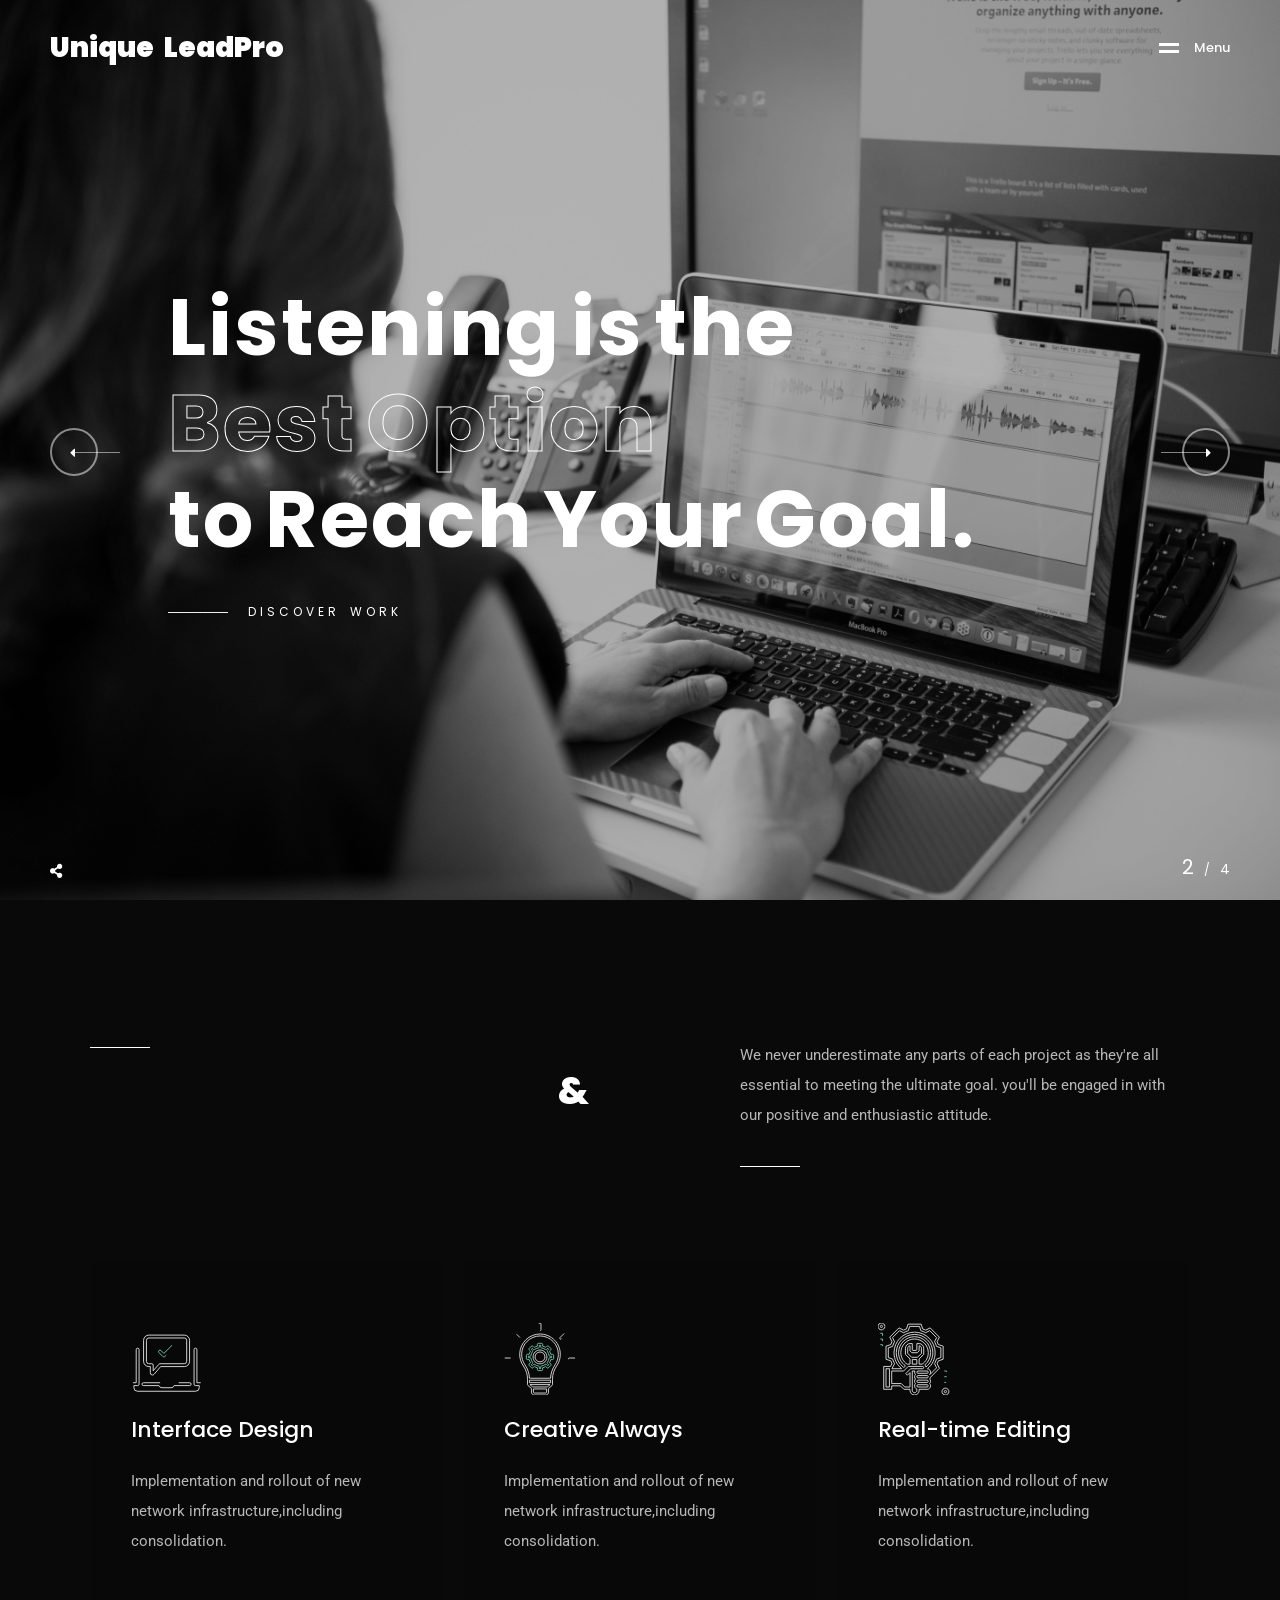
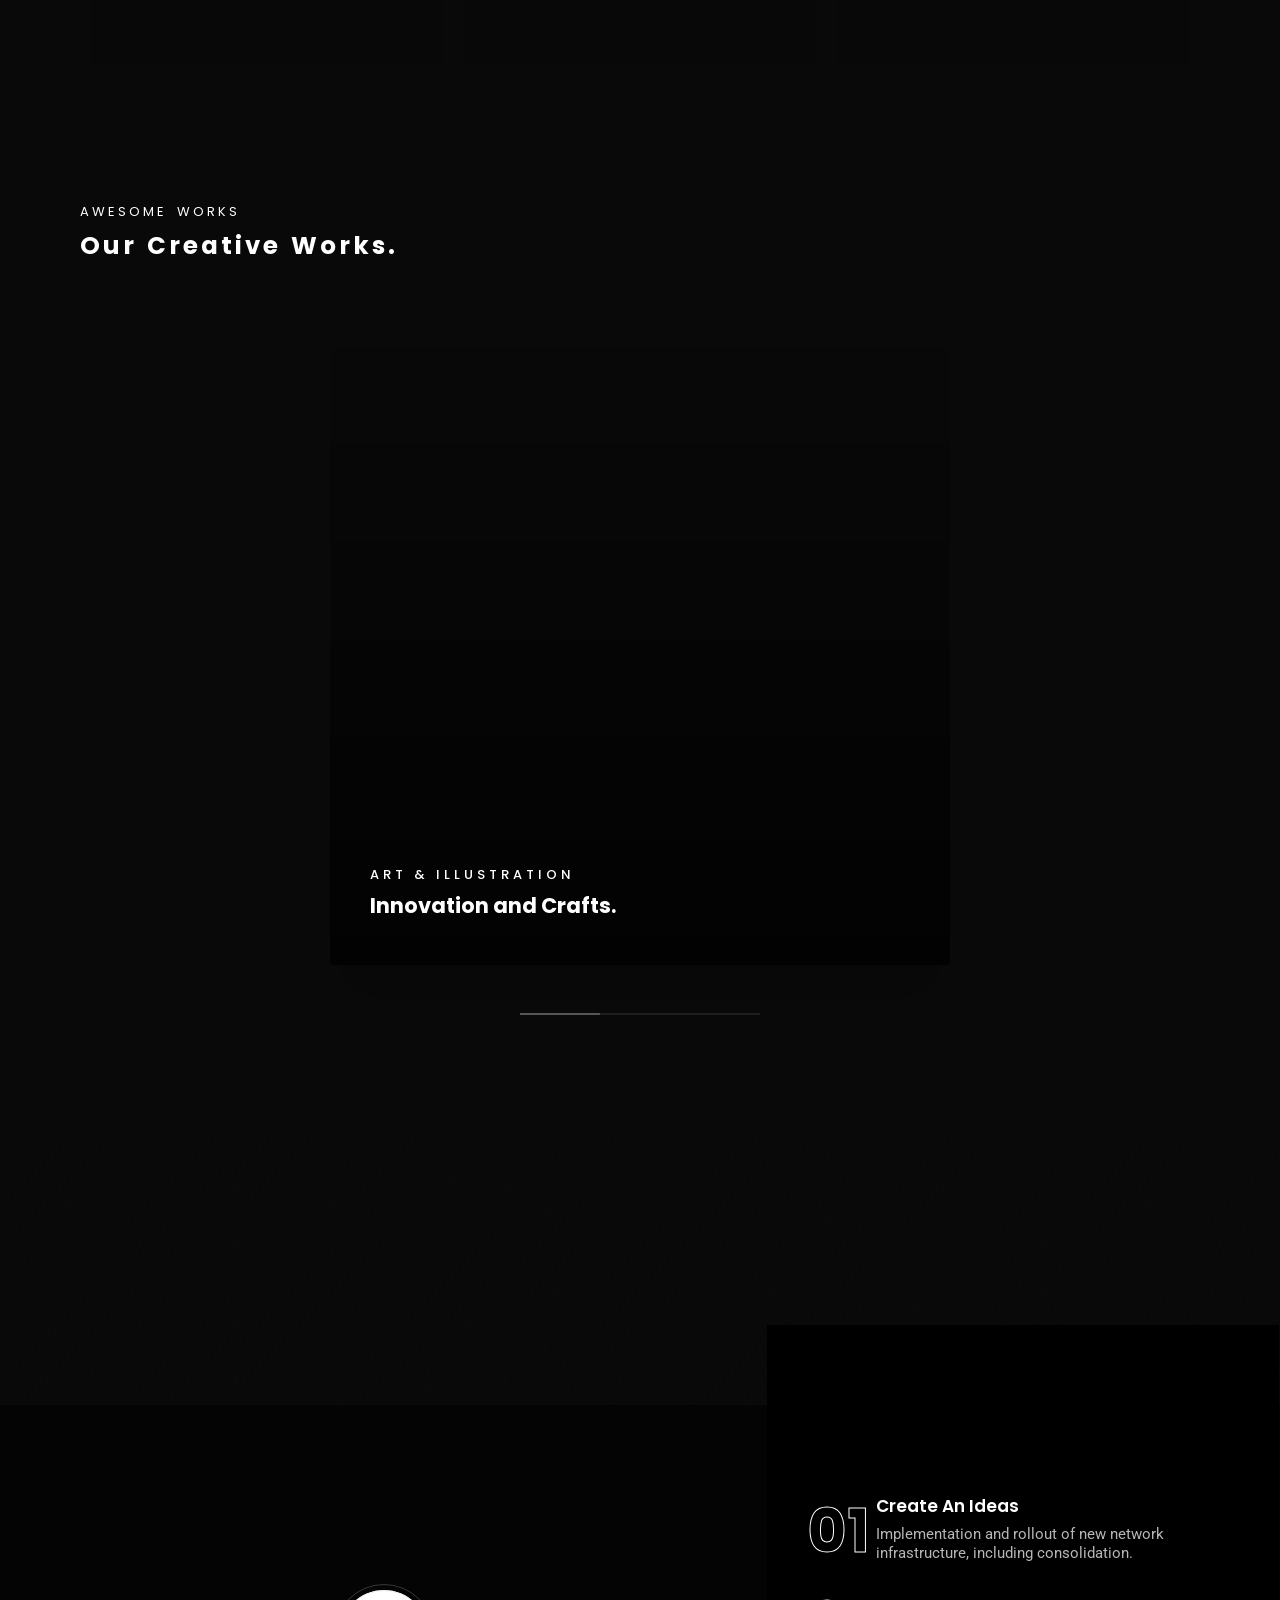
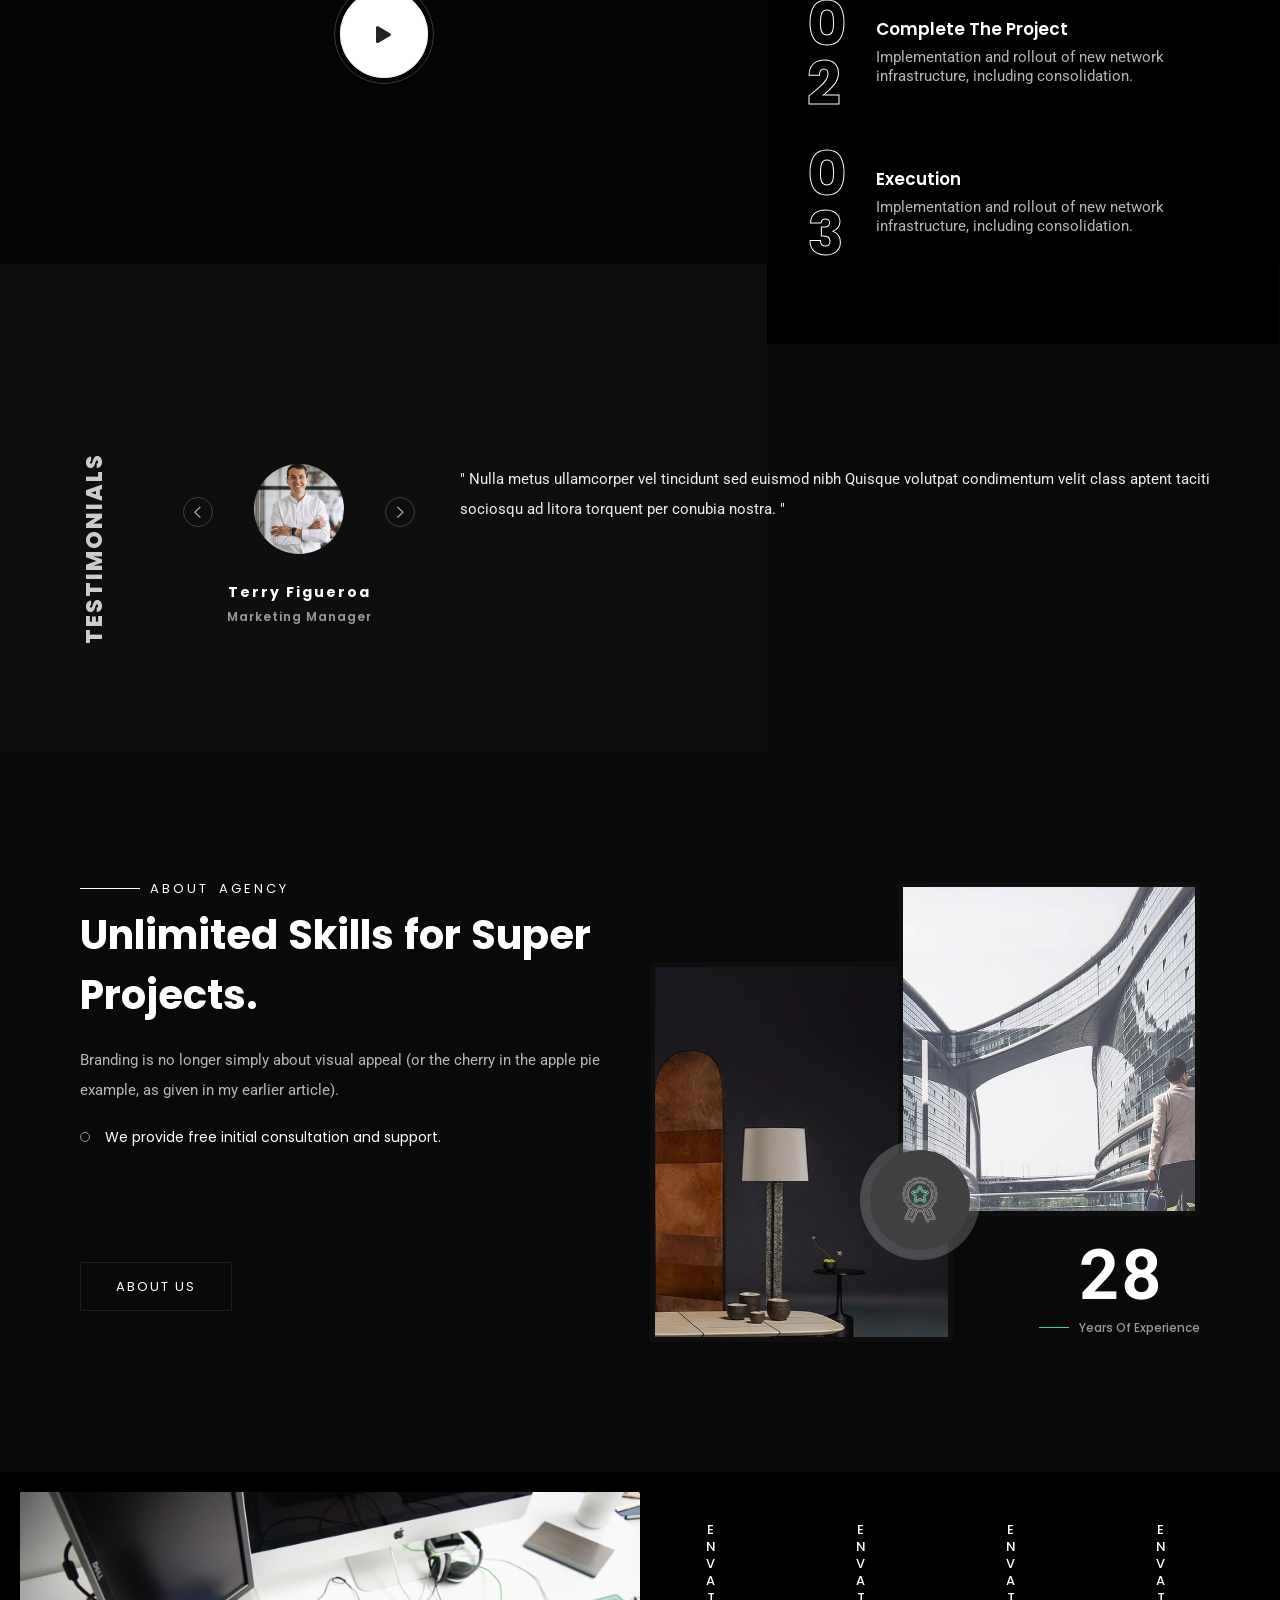
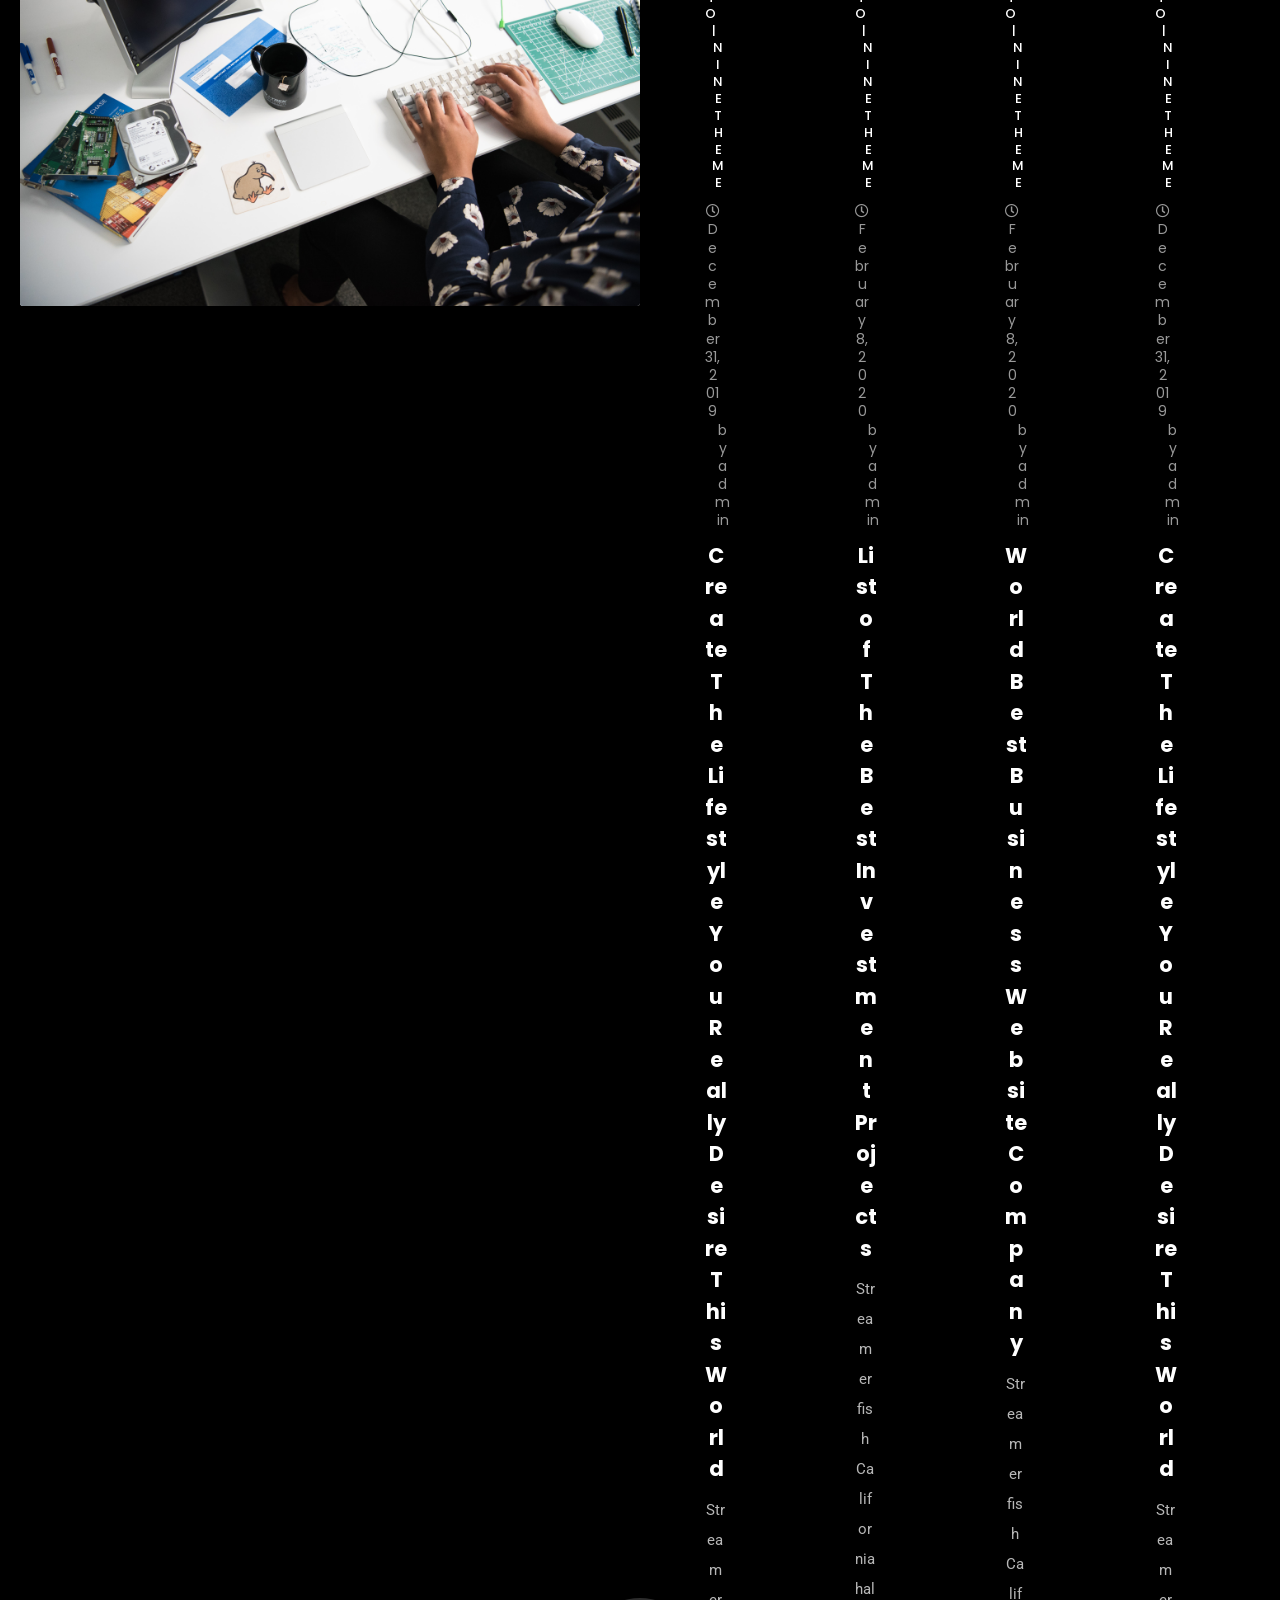
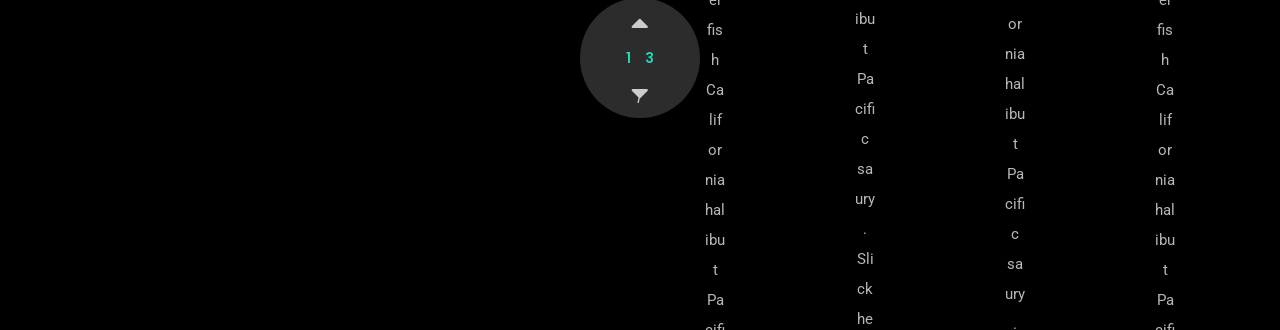
==== commit 6ee7ff75: "Something Changed" ====
--- a/index.html
+++ b/index.html
@@ -636,14 +636,14 @@
 
 <body
     class="page-template page-template-wavo-elementor-page page-template-wavo-elementor-page-php page page-id-2134 page-child parent-pageid-22 theme-wavo woocommerce-no-js nt-page-default Wavo nt-version-1.1.3 preloader-on preloader-default  dark split-animation-enabled nt-desktop elementor-default elementor-kit-4119 elementor-page elementor-page-2134">
-    <div id="preloader">
+    <!-- <div id="preloader">
         <div class="loading-text">Loading</div>
-    </div>
+    </div> -->
     <div id="navi" class="topnav ">
         <div class="container-fluid">
             <div class="logo">
                 <a href="https://uniqueleadpro.com/themes/wavo/" id="nt-logo" class="header_logo logo-type-sitename">
-                    <span class="headline_title text" data-splitting>Unique Lead Pro</span>
+                    <span class="headline_title text" data-splitting>Unique LeadPro</span>
                 </a>
             </div>
             <div class="menu-icon">
@@ -1073,13 +1073,12 @@
                                                                                 <div class="caption">
                                                                                     <h1 class="slider_hero_title"
                                                                                         data-splitting><a
-                                                                                            href="https://uniqueleadpro.com/themes/wavo/projects/inspiring-new-space/"
-                                                                                            target="_blank">From <span
-                                                                                                class="stroke">The</span><br>
-                                                                                            <span
-                                                                                                class="stroke">Inside</span>
-                                                                                            Out</a></h1><a
-                                                                                        href="https://uniqueleadpro.com/themes/wavo/projects/inspiring-new-space/"
+                                                                                            href="#"
+                                                                                            target="_blank">Find <span class="stroke"> Your</span> Best
+                                                                                            <br>Option
+                                                                                            <span class="stroke"> Here.</span>
+                                                                                            </a></h1><a
+                                                                                        href="#"
                                                                                         target="_blank" class="dis"
                                                                                         data-splitting>Discover Work</a>
                                                                                 </div>
@@ -1099,12 +1098,12 @@
                                                                                 <div class="caption">
                                                                                     <h1 class="slider_hero_title"
                                                                                         data-splitting><a
-                                                                                            href="https://uniqueleadpro.com/themes/wavo/projects/inspiring-new-space/"
-                                                                                            target="_blank">Luxury <br>
-                                                                                            <span
-                                                                                                class="stroke">Real</span>Estate</a>
+                                                                                            href="#"
+                                                                                            target="_blank">Listening is the 
+                                                                                            <span class="stroke">Best Option</span> <br>
+                                                                                            to Reach Your Goal.</a>
                                                                                     </h1><a
-                                                                                        href="https://uniqueleadpro.com/themes/wavo/projects/inspiring-new-space/"
+                                                                                        href="#"
                                                                                         target="_blank" class="dis"
                                                                                         data-splitting>Discover Work</a>
                                                                                 </div>
@@ -1124,12 +1123,12 @@
                                                                                 <div class="caption">
                                                                                     <h1 class="slider_hero_title"
                                                                                         data-splitting><a
-                                                                                            href="https://uniqueleadpro.com/themes/wavo/projects/inspiring-new-space/"
-                                                                                            target="_blank">Classic <br>
+                                                                                            href="#"
+                                                                                            target="_blank">Talent Tech Team <br>
                                                                                             <span
-                                                                                                class="stroke">&</span>Modern</a>
+                                                                                                class="stroke">is </span>Ready to Assist You.</a>
                                                                                     </h1><a
-                                                                                        href="https://uniqueleadpro.com/themes/wavo/projects/inspiring-new-space/"
+                                                                                        href="#"
                                                                                         target="_blank" class="dis"
                                                                                         data-splitting>Discover Work</a>
                                                                                 </div>
@@ -1140,7 +1139,7 @@
                                                             </div>
                                                             <div class="swiper-slide">
                                                                 <div class="bg-img valign slide-item-4"
-                                                                    data-wavo-background="https://uniqueleadpro.com/themes/wavo/wp-content/uploads/2020/04/bg4.jpg"
+                                                                    data-wavo-background="images/banner4.jpg"
                                                                     data-overlay-dark="3"
                                                                     data-responsive-img='{"phone":"","tablet":""}'>
                                                                     <div class="container">
@@ -1149,12 +1148,12 @@
                                                                                 <div class="caption">
                                                                                     <h1 class="slider_hero_title"
                                                                                         data-splitting><a
-                                                                                            href="https://uniqueleadpro.com/themes/wavo/projects/inspiring-new-space/"
-                                                                                            target="_blank">Explore <br>
+                                                                                            href="#"
+                                                                                            target="_blank">Clean <br>
                                                                                             <span
-                                                                                                class="stroke">The</span>World</a>
+                                                                                                class="stroke">Code</span></a>
                                                                                     </h1><a
-                                                                                        href="https://uniqueleadpro.com/themes/wavo/projects/inspiring-new-space/"
+                                                                                        href="#"
                                                                                         target="_blank" class="dis"
                                                                                         data-splitting>Discover Work</a>
                                                                                 </div>
@@ -1218,10 +1217,8 @@
                                                                     data-id="6363db8f" data-element_type="widget"
                                                                     data-widget_type="heading.default">
                                                                     <div class="elementor-widget-container">
-                                                                        <h2
-                                                                            class="elementor-heading-title elementor-size-default">
-                                                                            We help to create strategies, design
-                                                                            &development.</h2>
+                                                                        <h2 class="elementor-heading-title elementor-size-default">
+                                                                            We value your thought & <br>We provide what you want.</h2>
                                                                     </div>
                                                                 </div>
                                                             </div>
@@ -1639,7 +1636,7 @@
                                                                                                 </h6>
                                                                                                 <h4
                                                                                                     class="projects-post-title">
-                                                                                                    <a href="https://uniqueleadpro.com/themes/wavo/projects/inspiring-new-space/"
+                                                                                                    <a href="#"
                                                                                                         title="Inspiring new space.">Inspiring
                                                                                                         new space.</a>
                                                                                                 </h4>
@@ -2713,13 +2710,6 @@
     </footer>
     <div id="cursor1" class="cursor cursor1 cursor-type-1 wavo-cursor"></div>
     
-    <script type="text/javascript">
-        (function () {
-            var c = document.body.className;
-            c = c.replace(/woocommerce-no-js/, 'woocommerce-js');
-            document.body.className = c;
-        })()
-    </script>
     <link rel='stylesheet' id='splitting-css'
         href='wp-content/themes/wavo/js/plugins/splitting/splitting68b3.css?ver=1' type='text/css' media='all' />
     <link rel='stylesheet' id='splitting-cells-css'
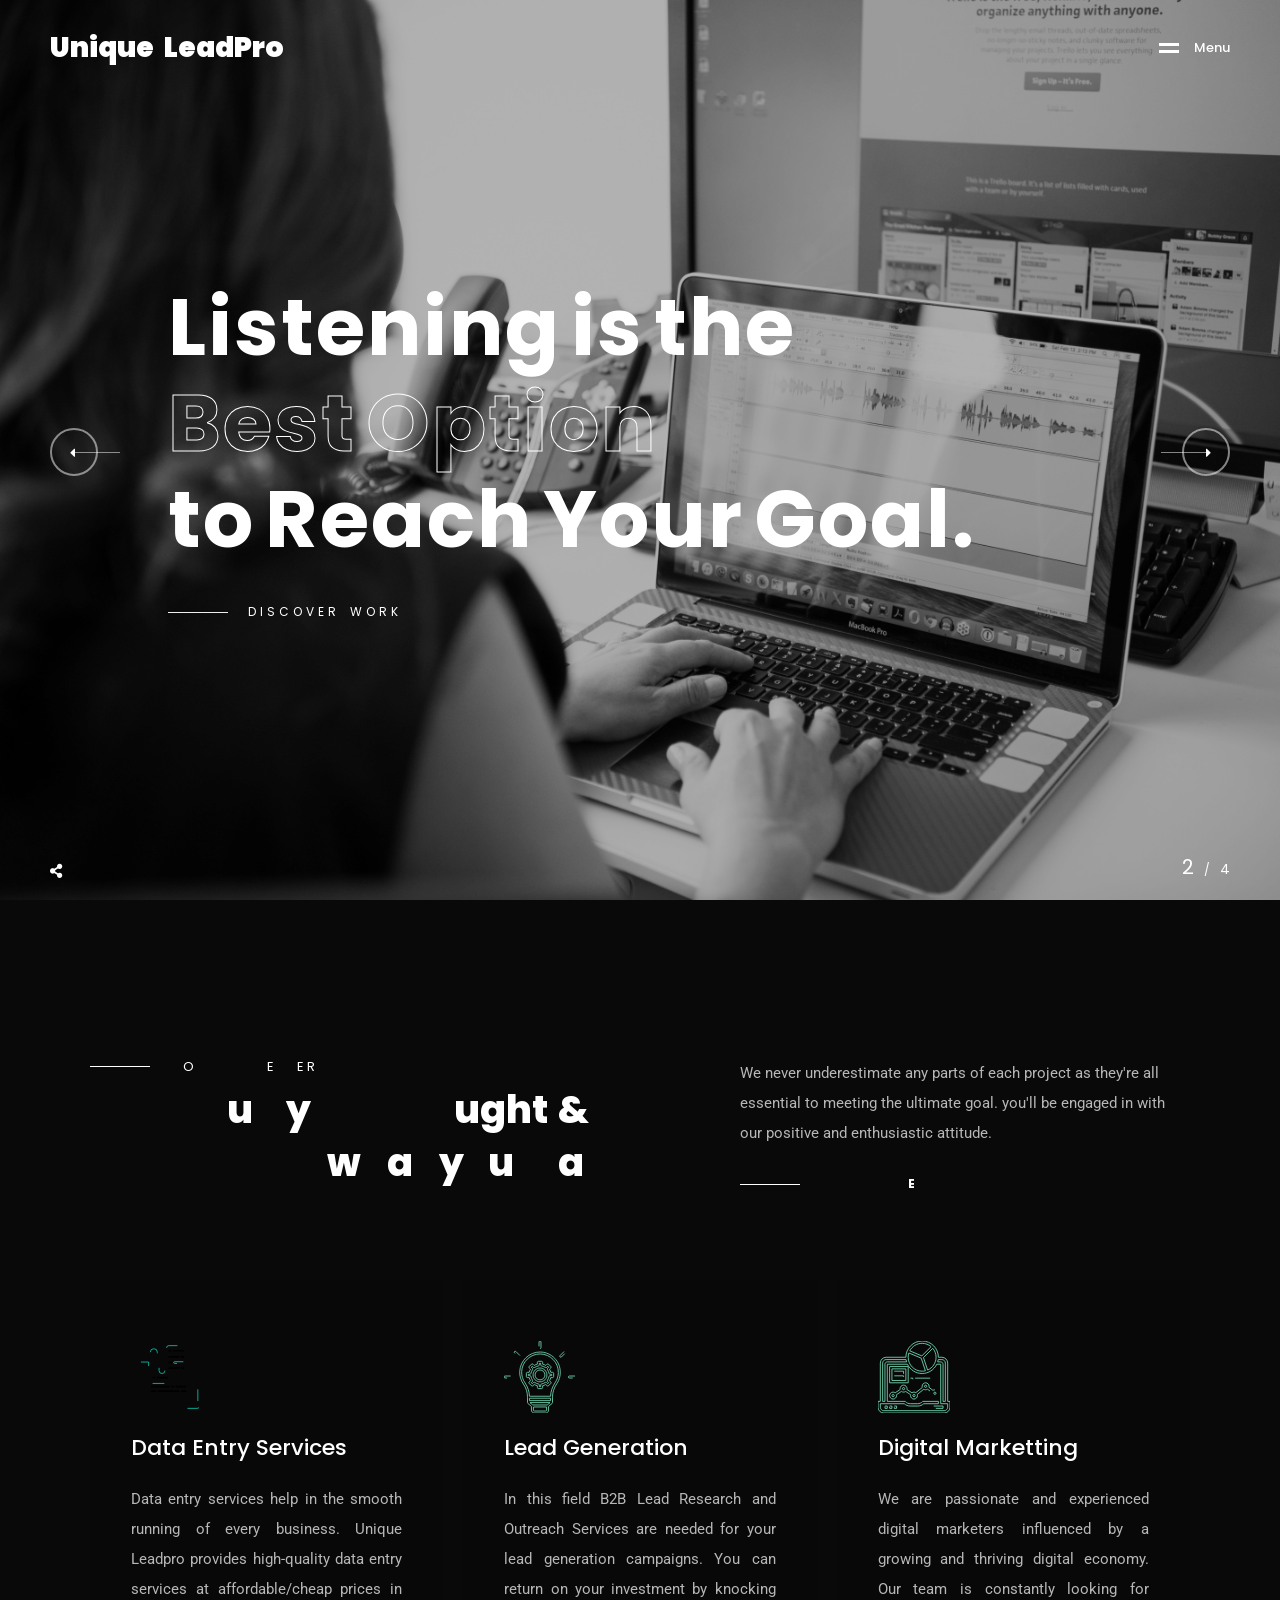
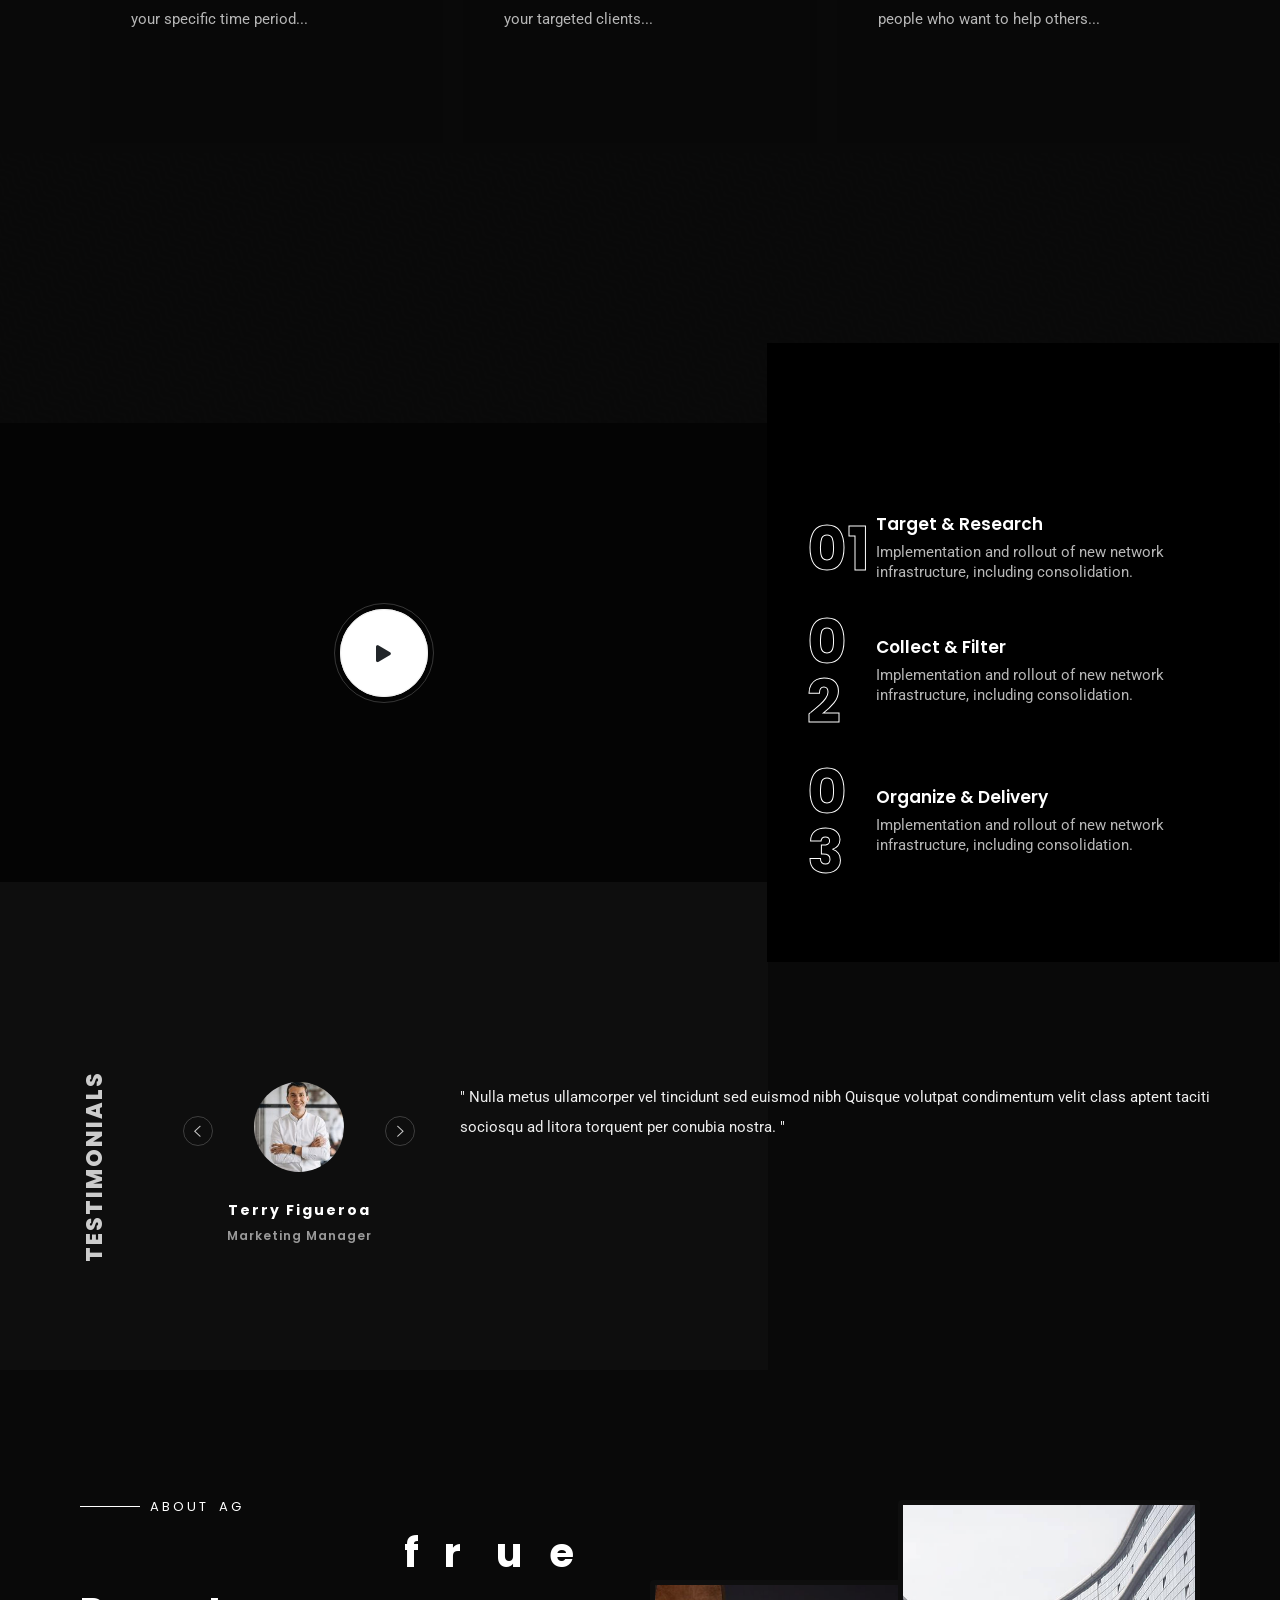
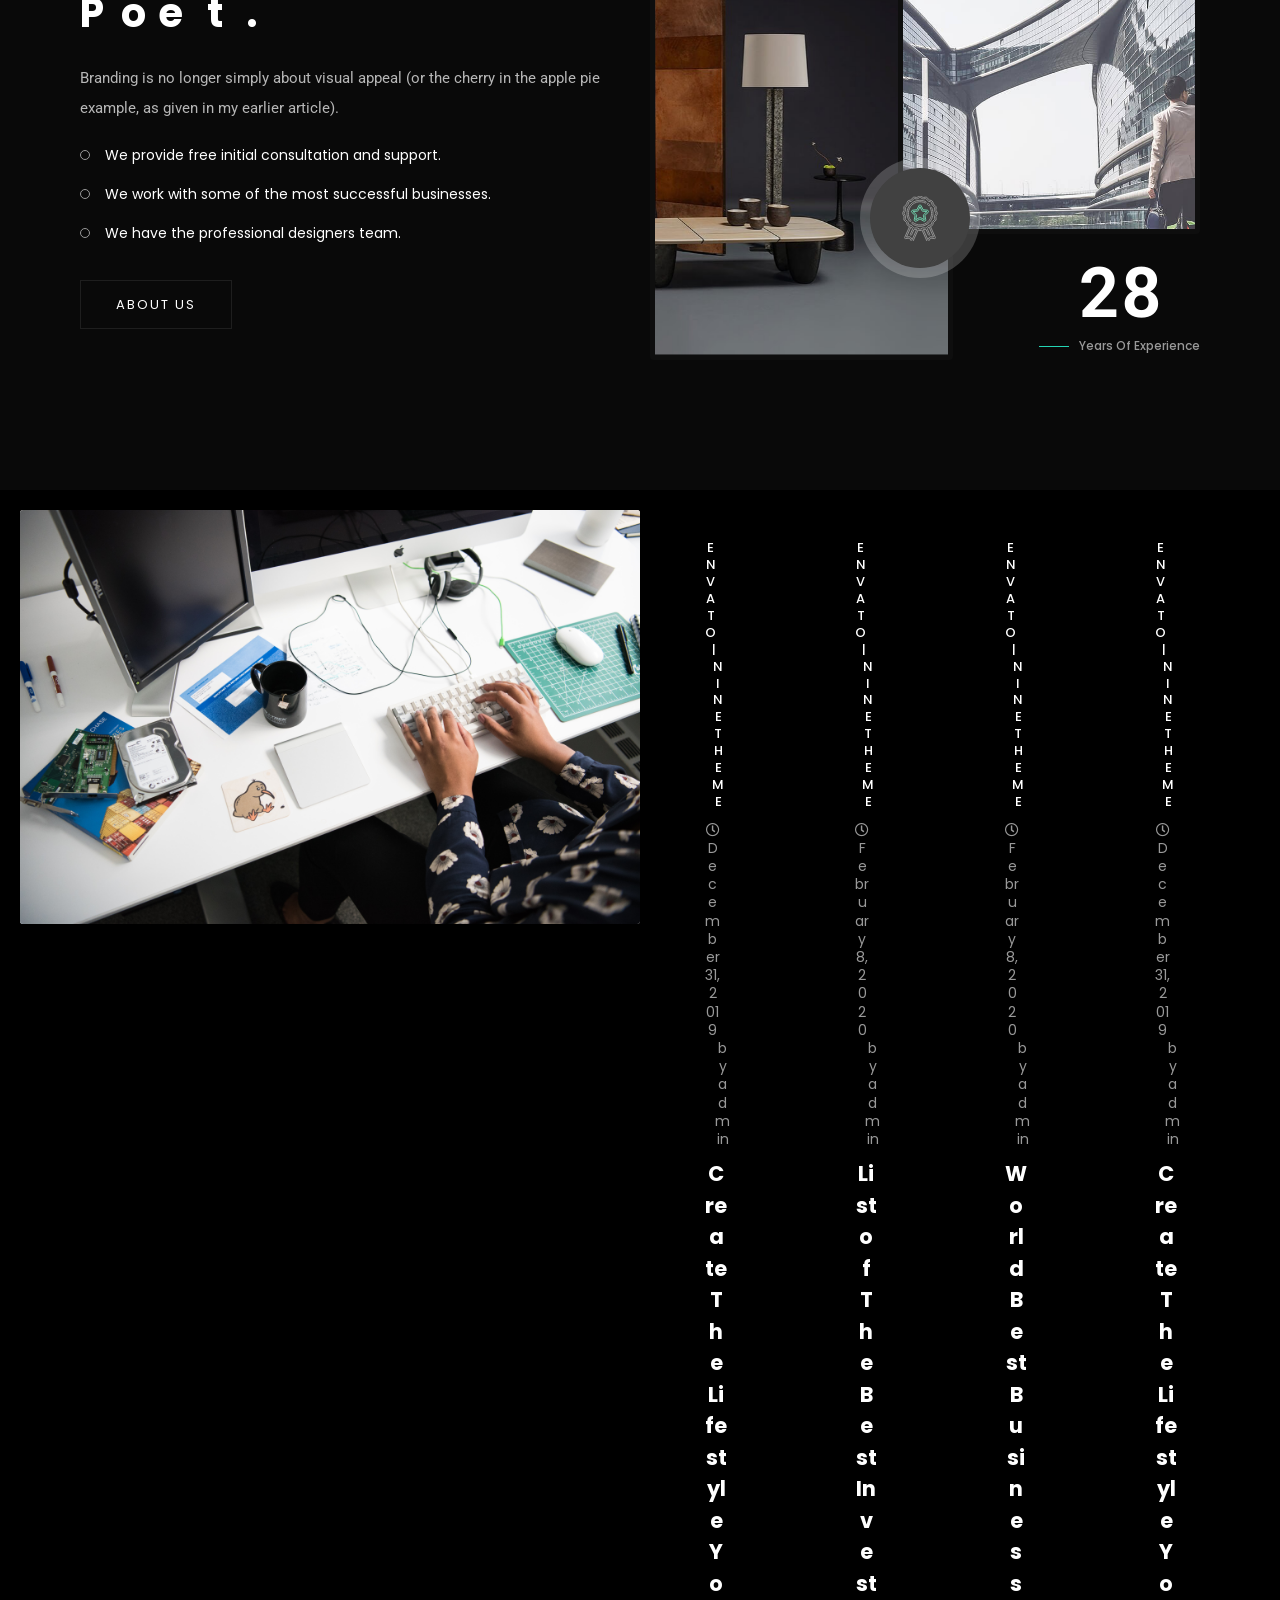
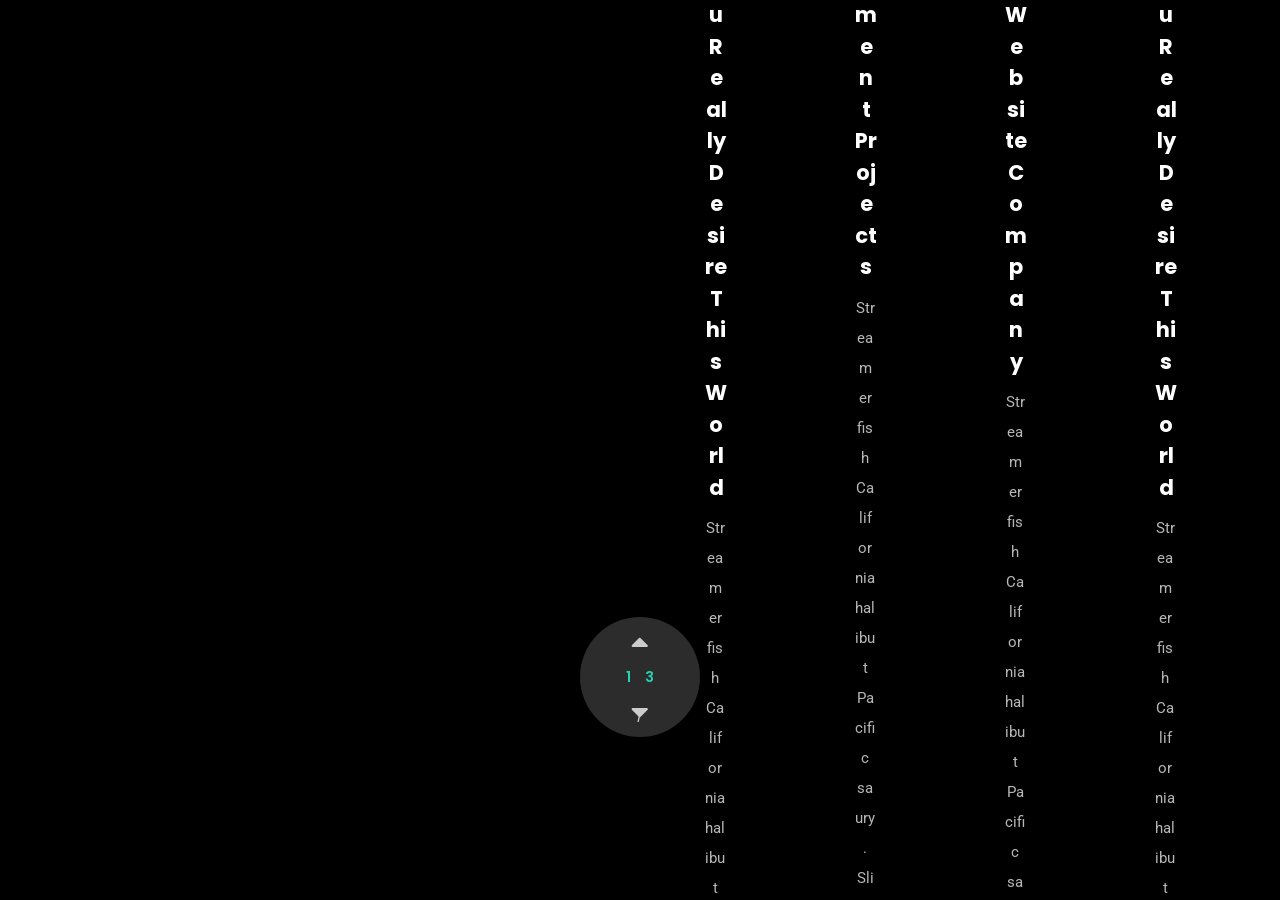
==== commit 58ba93a3: "Something more added" ====
--- a/index.html
+++ b/index.html
@@ -242,396 +242,7 @@
     <link rel="apple-touch-icon" href="https://uniqueleadpro.com/themes/wavo/wp-content/uploads/2020/04/favicon.ico" />
     <meta name="msapplication-TileImage"
         content="https://uniqueleadpro.com/themes/wavo/wp-content/uploads/2020/04/favicon.ico" />
-    <style type="text/css" id="wp-custom-css">
-        .topnav .menu-icon .icon i {
-            -webkit-transition: all .3s;
-            transition: all .3s;
-        }
-
-        .menu-icon:hover .icon i {
-            margin: 8px 0;
-            -webkit-transition: all .3s;
-            transition: all .3s;
-        }
-
-        .nt-sidebar-inner-widget .gallery img {
-            border: 0px !important;
-        }
-
-        .nt-sidebar-inner-widget .gallery-item {
-            margin: 2px 0px !important;
-        }
-
-        .nt-sidebar-inner-widget .gallery-item dt {
-            margin: 0px 2px !important;
-        }
-
-        .agency .content ul {
-            margin: 0;
-            line-height: 1;
-        }
-
-        .slider .parallax-slider .caption.clasc h1 {
-            font-size: 55px;
-            font-weight: 600;
-        }
-
-        .slider .parallax-slider .caption.clasc p {
-            color: #eee;
-            margin-top: 20px;
-            opacity: 0;
-            visibility: hidden;
-            -webkit-transform: translateY(20px);
-            -ms-transform: translateY(20px);
-            transform: translateY(20px);
-            -webkit-transition: all .7s;
-            -o-transition: all .7s;
-            transition: all .7s;
-            -webkit-transition-delay: .4s;
-            -o-transition-delay: .4s;
-            transition-delay: .4s;
-        }
-
-        .slider .parallax-slider .swiper-slide-active .caption.clasc .btn-curve,
-        .slider .parallax-slider .swiper-slide-active .caption.clasc p {
-            opacity: 1;
-            visibility: visible;
-            -webkit-transform: translateY(0px);
-            -ms-transform: translateY(0px);
-            transform: translateY(0px);
-        }
-
-        .slider .parallax-slider .caption.clasc .btn-curve {
-            opacity: 0;
-            visibility: hidden;
-            -webkit-transform: translateY(20px);
-            -ms-transform: translateY(20px);
-            transform: translateY(20px);
-            -webkit-transition: all .7s;
-            -o-transition: all .7s;
-            transition: all .7s;
-            -webkit-transition-delay: .7s;
-            -o-transition-delay: .7s;
-            transition-delay: .7s;
-        }
-
-        .btn-curve.btn-lit:hover {
-            color: #111;
-        }
-
-        .btn-curve.btn-radius {
-            border-radius: 30px;
-        }
-
-        .slider .parallax-slider .btn-curve.btn-lit:after {
-            z-index: -1;
-        }
-
-        .work-carousel.gray .content .img {
-            width: 100%;
-            height: 500px;
-        }
-
-        .work-carousel.gray .swiper-slide-active .img {
-            -webkit-box-shadow: none;
-            box-shadow: none;
-        }
-
-        .work-carousel.gray .content .img .bg-img {
-            width: 100%;
-            height: 100%;
-            -webkit-filter: grayscale(100%);
-            filter: grayscale(100%);
-            background-size: cover;
-            background-repeat: no-repeat;
-            background-position: center center;
-            -webkit-transition: all .4s;
-            -o-transition: all .4s;
-            transition: all .4s;
-        }
-
-        .work-carousel .content .img:after {
-            content: '';
-            position: absolute;
-            top: 0;
-            left: 0;
-            width: 100%;
-            height: 100%;
-            background: -webkit-gradient(linear, left bottom, left top, from(rgba(0, 0, 0, 0.7)), to(transparent));
-            background: -webkit-linear-gradient(bottom, rgba(0, 0, 0, 0.7), transparent);
-            background: -o-linear-gradient(bottom, rgba(0, 0, 0, 0.7), transparent);
-            background: linear-gradient(to top, rgba(0, 0, 0, 0.7), transparent);
-            opacity: 0;
-            -webkit-transition: all .5s;
-            -o-transition: all .5s;
-            transition: all .5s;
-        }
-
-        .work-carousel.gray .swiper-slide-active .img:after {
-            opacity: 0 !important;
-        }
-
-        .work-carousel.gray .swiper-slide:hover .img:after {
-            opacity: 1 !important;
-        }
-
-        .work-carousel.gray .swiper-slide:hover .img {
-            -webkit-box-shadow: 0px 40px 30px -40px rgba(0, 0, 0, 0.3);
-            box-shadow: 0px 40px 30px -40px rgba(0, 0, 0, 0.3);
-        }
-
-        .work-carousel.gray .swiper-slide:hover .img .bg-img {
-            -webkit-filter: grayscale(0%);
-            filter: grayscale(0%);
-        }
-
-
-
-
-        .table thead th {
-            vertical-align: bottom;
-            border-bottom: 1px solid #efefef;
-        }
-
-        .woocommerce table.shop_table th {
-            font-weight: 700;
-            padding: 15px 20px;
-            line-height: 1.5em;
-        }
-
-        .woocommerce table.shop_table td {
-            padding: 25px 20px;
-            font-size: 14px;
-        }
-
-        .table-striped tbody tr:nth-of-type(odd) {
-            background-color: rgba(247, 247, 247, 0.72);
-        }
-
-        #gallery-1 img {
-            border: 0px !important;
-        }
-
-        .nt-404 input {
-            color: #fff;
-        }
-
-        .slider-destroyed+.swiper-container.gallery-text {
-            display: none !important;
-        }
-
-        @media (max-width: 1024px) {
-            .header_nav.is-active ul li:hover .header_nav_arrow {
-                background: var(--color-dark);
-            }
-
-            .header_nav.is-active ul li:hover .header_nav_arrow .icon {
-                color: #fff;
-            }
-        }
-
-        .c-fixed_wrapper {
-            position: relative;
-            overflow: hidden;
-            height: 100vh;
-        }
-
-        .c-fixed,
-        .c-fixed_target {
-            position: absolute;
-            top: -100vh;
-            right: 0;
-            left: 0;
-        }
-
-        .c-fixed_target {
-            bottom: -100vh;
-        }
-
-        .c-fixed {
-            height: 100%;
-            background-size: cover;
-            background-position: top center;
-        }
-
-        .elementor-section[data-wavo-locomotive-fixedbg] {
-            overflow: hidden;
-            height: 100vh !important;
-        }
-
-        [data-scroll].animated {
-            -webkit-animation-fill-mode: inherit;
-            animation-fill-mode: inherit;
-        }
-
-        [data-scroll-section] .imgio .cimgio {
-            display: none;
-        }
-
-        [data-scroll-section] .work-carousel .content .img:after {
-            content: none !important;
-        }
-    </style>
-    <style id="wavo-dynamic-css" title="dynamic-css" class="redux-options-output">
-        .nt-breadcrumbs,
-        .nt-breadcrumbs .nt-breadcrumbs-list {
-            font-display: swap;
-        }
-
-        .nt-breadcrumbs .nt-breadcrumbs-list li.active {
-            color: #ffffff;
-        }
-
-        .nt-breadcrumbs .nt-breadcrumbs-list i {
-            color: #ffffff;
-        }
-
-        .loading-text {
-            color: #000;
-        }
-
-        .cursor1 {
-            width: 15px;
-        }
-
-        h1 {
-            font-display: swap;
-        }
-
-        h2 {
-            font-display: swap;
-        }
-
-        h3 {
-            font-display: swap;
-        }
-
-        h4 {
-            font-display: swap;
-        }
-
-        h5 {
-            font-display: swap;
-        }
-
-        h6 {
-            font-display: swap;
-        }
-
-        body {
-            font-display: swap;
-        }
-
-        p {
-            font-display: swap;
-        }
-
-        .progress-wrap {
-            right: 30px;
-            bottom: 30px;
-        }
-
-        #nt-logo.logo-type-customtext,
-        #nt-logo.logo-type-customtext>*,
-        #nt-logo.logo-type-sitename,
-        #nt-logo.logo-type-sitename>* {
-            font-display: swap;
-        }
-
-        .hamenu .menu-links .link,
-        .hamenu .menu-links .sub-link {
-            font-display: swap;
-        }
-
-        .hamenu .menu-links .main-menu .sub-menu li .sub-link.back {
-            font-display: swap;
-        }
-
-        #nt-index .page-header .text-bg {
-            font-display: swap;
-        }
-
-        #nt-index .page-header .text-bg {
-            top: 60px;
-        }
-
-        #nt-index .nt-hero-title {
-            font-display: swap;
-        }
-
-        #nt-index .nt-hero-desc {
-            font-display: swap;
-        }
-
-        #nt-single .page-header h2 {
-            font-display: swap;
-        }
-
-        #nt-single .cont .info p,
-        #nt-single .cont .info a {
-            font-display: swap;
-        }
-
-        #nt-archive .nt-hero-title {
-            font-display: swap;
-        }
-
-        #nt-archive .nt-hero-desc {
-            font-display: swap;
-        }
-
-        #nt-404 .content h6 {
-            font-display: swap;
-        }
-
-        #nt-404 .content h2 {
-            font-display: swap;
-        }
-
-        #nt-404 .content p {
-            font-display: swap;
-        }
-
-        #nt-search .nt-hero-title {
-            font-display: swap;
-        }
-
-        #nt-search .nt-hero-desc {
-            font-display: swap;
-        }
-
-        #nt-shop-page .nt-hero-title {
-            font-display: swap;
-        }
-
-        #nt-shop-page .nt-hero-subtitle {
-            font-display: swap;
-        }
-
-        #nt-shop-page .nt-hero-description {
-            font-display: swap;
-        }
-
-        .woocommerce ul.products li.product .woocommerce-loop-product__title {
-            font-display: swap;
-        }
-
-        .woocommerce ul.products li.product .price {
-            font-display: swap;
-        }
-
-        #nt-woo-single .nt-hero-title {
-            font-display: swap;
-        }
-
-        #nt-woo-single .nt-hero-subtitle {
-            font-display: swap;
-        }
-
-        #nt-woo-single .nt-hero-description {
-            font-display: swap;
-        }
-    </style>
+    <link rel="stylesheet" href="style.css">>
 </head>
 
 <body
@@ -1126,7 +737,7 @@
                                                                                             href="#"
                                                                                             target="_blank">Talent Tech Team <br>
                                                                                             <span
-                                                                                                class="stroke">is </span>Ready to Assist You.</a>
+                                                                                                class="stroke">is </span> Ready to Assist You.</a>
                                                                                     </h1><a
                                                                                         href="#"
                                                                                         target="_blank" class="dis"
@@ -1274,39 +885,34 @@
                                                                         <div class="about blc">
                                                                             <div class="services draw-hover items">
                                                                                 <div class="item wow fadeIn"><span
-                                                                                        class="services_icon icon"><svg
-                                                                                            xmlns="http://www.w3.org/2000/svg"
-                                                                                            xmlns:xlink="http://www.w3.org/1999/xlink"
-                                                                                            class="svg-icon"
-                                                                                            viewBox="0 0 496.2 412.8">
+                                                                                        class="services_icon icon">
+                                                                                        <svg xmlns="http://www.w3.org/2000/svg" style="color: #09c4ab;" id="Layer_1" data-name="Layer 1" viewBox="0 0 512 512" width="512" height="512">
+                                                                                            <path d="M303.459,75.173h68.447a6,6,0,0,0,0-12H303.459a6,6,0,0,0,0,12Z"/>
+                                                                                            <path d="M272.29,75.173H282.1a6,6,0,0,0,0-12H272.29a6,6,0,0,0,0,12Z"/>
+                                                                                            <path d="M189.781,266.416H259.4a6,6,0,0,0,0-12H189.781a6,6,0,0,0,0,12Z"/>
+                                                                                            <path d="M157.646,266.416h9.943a6,6,0,0,0,0-12h-9.943a6,6,0,0,0,0,12Z"/>
+                                                                                            <path d="M371.906,187.218h-7.447a6,6,0,0,0,0,12h7.447a6,6,0,0,0,0-12Z"/>
+                                                                                            <path d="M272.29,199.218H342.1a6,6,0,0,0,0-12H272.29a6,6,0,0,0,0,12Z"/>
                                                                                             <path fill="none"
-                                                                                                stroke="#000"
-                                                                                                stroke-width="6"
-                                                                                                d="M200.9,369.9H85.8a9.9,9.9,0,1,0,0,19.8H192.4a22.35,22.35,0,0,0,21,14.7h63.2a22.35,22.35,0,0,0,21-14.7H404.3a9.9,9.9,0,0,0,0-19.8H289.2a9.86,9.86,0,0,0-9.9,9.9V382a2.65,2.65,0,0,1-2.6,2.6H213.5a2.65,2.65,0,0,1-2.6-2.6v-2.2A10,10,0,0,0,200.9,369.9Z">
-                                                                                            </path>
+                                                                                            stroke="#09c4ab"
+                                                                                            stroke-width="6" d="M371.906,147.332H309.329a6,6,0,0,0,0,12h62.577a6,6,0,1,0,0-12Z"/>
+                                                                                            <path d="M272.29,159.332h15.03a6,6,0,0,0,0-12H272.29a6,6,0,0,0,0,12Z"/>
+                                                                                            <path d="M371.906,107.446H358.949a6,6,0,0,0,0,12h12.957a6,6,0,0,0,0-12Z"/>
+                                                                                            <path d="M272.29,119.446h64.525a6,6,0,0,0,0-12H272.29a6,6,0,0,0,0,12Z"/>
+                                                                                            <path d="M322.1,330.113h65.457a6,6,0,0,0,0-12H322.1a6,6,0,0,0,0,12Z"/>
+                                                                                            <path d="M291.518,330.113h9.132a6,6,0,0,0,0-12h-9.132a6,6,0,0,0,0,12Z"/>
+                                                                                            <path d="M147.744,330.113H269.781a6,6,0,0,0,0-12H147.744a6,6,0,1,0,0,12Z"/>
+                                                                                            <path d="M387.556,351.019H362.122a6,6,0,0,0,0,12h25.434a6,6,0,1,0,0-12Z"/>
+                                                                                            <path d="M192.662,357.019a6,6,0,0,0,6,6H340.277a6,6,0,1,0,0-12H198.662A6,6,0,0,0,192.662,357.019Z"/>
+                                                                                            <path d="M147.744,363.019h28.845a6,6,0,0,0,0-12H147.744a6,6,0,0,0,0,12Z"/>
                                                                                             <path fill="none"
-                                                                                                stroke="#000"
-                                                                                                stroke-width="6"
-                                                                                                d="M480.3,369.9h-26V141.8a9.9,9.9,0,0,0-19.8,0v238a9.94,9.94,0,0,0,10,9.9h25.9v13.6A25.44,25.44,0,0,1,445,428.7H45.2a25.44,25.44,0,0,1-25.4-25.4V389.7H45.7a9.86,9.86,0,0,0,9.9-9.9v-238a9.9,9.9,0,0,0-19.8,0V369.9H9.9A9.86,9.86,0,0,0,0,379.8v23.5a45.28,45.28,0,0,0,45.2,45.2H445a45.28,45.28,0,0,0,45.2-45.2V379.8A9.86,9.86,0,0,0,480.3,369.9Z">
-                                                                                            </path>
-                                                                                            <path fill="none"
-                                                                                                stroke="#75DAB4"
-                                                                                                stroke-width="6"
-                                                                                                d="M283.6,111.3l-57.1,56.8-19.9-20a9.9,9.9,0,0,0-14,14l26.8,27a10,10,0,0,0,7,2.9,10.19,10.19,0,0,0,7-2.9l64.2-63.8a9.9,9.9,0,0,0-14-14Z">
-                                                                                            </path>
-                                                                                            <path fill="none"
-                                                                                                stroke="#000"
-                                                                                                stroke-width="6"
-                                                                                                d="M367.3,41.7H122.9A36.36,36.36,0,0,0,86.6,78V222.4a36.36,36.36,0,0,0,36.3,36.3h10.3v43.5a14.64,14.64,0,0,0,14.7,14.6,14.35,14.35,0,0,0,11-5.1l45.8-53H367.3a36.36,36.36,0,0,0,36.3-36.3V78A36.36,36.36,0,0,0,367.3,41.7Zm16.5,180.7a16.52,16.52,0,0,1-16.5,16.5H200.1a9.81,9.81,0,0,0-7.5,3.4l-39.7,45.9V248.8a9.86,9.86,0,0,0-9.9-9.9H122.8a16.52,16.52,0,0,1-16.5-16.5V78a16.52,16.52,0,0,1,16.5-16.5H367.2A16.52,16.52,0,0,1,383.7,78V222.4Z">
-                                                                                            </path>
-                                                                                        </svg></span>
-                                                                                    <h5 class="services_title">Interface
-                                                                                        Design</h5>
+                                                                                            stroke="#09c4ab"
+                                                                                            stroke-width="6" d="M475.327,427.238V167.248a29.7,29.7,0,0,0-29.72-29.616H402.875l-.3-88.708A27.987,27.987,0,0,0,374.591,21H269.128A28.015,28.015,0,0,0,241.8,42.924H162.285a36.788,36.788,0,0,0-36.79,36.7v58.005H70.748a29.7,29.7,0,0,0-29.719,29.616V426.779A32.12,32.12,0,0,0,42.24,491H469.76a32.113,32.113,0,0,0,5.567-63.762ZM253.142,48.924A15.973,15.973,0,0,1,269.128,33H374.591a15.978,15.978,0,0,1,15.986,15.944l.55,163.78a15.973,15.973,0,0,1-15.986,15.923L246.274,230.83a32.7,32.7,0,0,0,7.167-20.463Zm-11.7,161.455a20.951,20.951,0,0,1-20.194,20.875l-.819.014a20.956,20.956,0,0,1-20.918-20.909l-.434-130.871a36.51,36.51,0,0,0-9.619-24.564h51.7ZM137.5,79.627a24.791,24.791,0,0,1,49.581-.1l.032,9.557c-.171-.015-.344-.026-.519-.026H157.646a6,6,0,0,0,0,12h28.943c.188,0,.374-.011.558-.028l.144,43.191a6.026,6.026,0,0,0-.7-.045H157.646a6,6,0,0,0,0,12h28.943a6.04,6.04,0,0,0,.741-.05l.143,43.241a5.99,5.99,0,0,0-.884-.072H157.646a6,6,0,1,0,0,12h28.943a6.087,6.087,0,0,0,.942-.081,32.962,32.962,0,0,0,32.945,32.051c.363,0,.724-.006,1.085-.018l70.955-1.2.167,31.631A15.955,15.955,0,0,1,276.7,289.661H153.48A15.972,15.972,0,0,1,137.5,273.738ZM153.48,301.661H276.7a27.954,27.954,0,0,0,27.986-28.036l-.168-31.78,70.68-1.2A27.989,27.989,0,0,0,403.127,212.7l-.074-22.156h20.932V390.2H92.37V190.548H125.5v83.19A27.986,27.986,0,0,0,153.48,301.661ZM70.748,149.632H125.5v28.916H90.643A10.274,10.274,0,0,0,80.37,188.8V391.945A10.275,10.275,0,0,0,90.643,402.2h335.07a10.274,10.274,0,0,0,10.272-10.253V188.8a10.274,10.274,0,0,0-10.272-10.252h-22.7l-.1-28.916h42.692a17.688,17.688,0,0,1,17.72,17.616v259.5H324.353a17.855,17.855,0,0,0-17.86,17.808,5.841,5.841,0,0,1-5.859,5.808H205.756a5.841,5.841,0,0,1-5.86-5.808,17.855,17.855,0,0,0-17.86-17.808H53.029v-259.5A17.688,17.688,0,0,1,70.748,149.632ZM484.12,473.057A20.161,20.161,0,0,1,469.76,479H42.24a20.126,20.126,0,1,1,0-40.252h139.8a5.841,5.841,0,0,1,5.86,5.808,17.853,17.853,0,0,0,17.86,17.808h94.878a17.854,17.854,0,0,0,17.859-17.808,5.841,5.841,0,0,1,5.86-5.808H469.76A20.212,20.212,0,0,1,490,458.854,19.938,19.938,0,0,1,484.12,473.057Z"/>
+                                                                                        </svg>
+</span>
+                                                                                    <h5 class="services_title">Data Entry Services</h5>
                                                                                     <p class="service_summary">
-                                                                                        Implementation and rollout of
-                                                                                        new network
-                                                                                        infrastructure,including
-                                                                                        consolidation.</p><a
+                                                                                        Data entry services help in the smooth running of every business. Unique Leadpro provides high-quality data entry services at affordable/cheap prices in your specific time period...</p><a
                                                                                         href="https://uniqueleadpro.com/themes/wavo/about-us"
                                                                                         target="_blank"
                                                                                         class="more-stroke"><span></span></a>
@@ -1337,7 +943,7 @@
                                                                                             viewBox="0 0 512 512"
                                                                                             xml:space="preserve">
                                                                                             <path fill="none"
-                                                                                                stroke="#000"
+                                                                                                stroke="#75DAB4"
                                                                                                 stroke-width="6"
                                                                                                 d="M257.872,78.224C178.997,77.521,114.018,139.979,111.6,218.82c-0.915,31.232,8.403,61.907,26.536,87.352 c19.174,27.432,29.296,60.17,28.952,93.636v38.568c0,2.06,0.907,4.015,2.48,5.344l25.456,21.532v26.26 c0.013,11.314,9.186,20.481,20.5,20.488h80.953c11.313-0.011,20.48-9.179,20.491-20.492v-26.26l25.456-21.532 c1.574-1.329,2.48-3.284,2.48-5.344v-38.58c0.008-33.951,10.435-67.083,29.871-94.92c45.398-65.607,29.016-155.596-36.592-200.994 C314.56,87.532,286.598,78.6,257.872,78.224z M307.408,455.024h-102.8l-20.216-17.097h143.232L307.408,455.024z M330.908,423.928 H181.092V406.8h149.816V423.928z M302.973,491.528c-0.005,3.583-2.909,6.487-6.492,6.491h-80.957 c-3.583-0.004-6.487-2.908-6.492-6.491v-22.504h93.936L302.973,491.528z M363.271,296.896 c-19.697,28.225-30.883,61.51-32.228,95.903h-150.08c-0.965-33.975-11.888-66.918-31.412-94.739 c-16.362-22.976-24.772-50.667-23.952-78.86c2.13-70.572,59.829-126.747,130.432-126.988h1.659 c72.046,0.933,129.693,60.092,128.762,132.137c-0.336,25.944-8.4,51.198-23.161,72.535L363.271,296.896z">
                                                                                             </path>
@@ -1347,43 +953,39 @@
                                                                                                 d="M332.977,222.728c-1.918-7.894-5.033-15.448-9.236-22.4l9.176-9.18c2.734-2.73,2.736-7.16,0.006-9.894 c-0.002-0.002-0.004-0.004-0.006-0.006l-16.66-16.66c-2.73-2.734-7.16-2.736-9.894-0.006c-0.002,0.002-0.005,0.004-0.007,0.006 l-9.123,9.124c-6.956-4.241-14.521-7.388-22.433-9.332v-12.876c0-3.866-3.134-7-7-7h-23.58c-3.866,0-7,3.134-7,7v12.876 c-7.918,1.942-15.491,5.089-22.452,9.332l-9.128-9.128c-2.73-2.734-7.16-2.736-9.894-0.006c-0.002,0.002-0.004,0.004-0.006,0.006 l-16.66,16.66c-2.734,2.73-2.737,7.16-0.006,9.894c0.002,0.002,0.004,0.004,0.006,0.006l9.176,9.18 c-4.204,6.951-7.318,14.505-9.236,22.4H166c-3.866,0-7,3.134-7,7v23.56c0,3.866,3.134,7,7,7l0,0h13.132 c1.943,7.847,5.073,15.35,9.28,22.252l-9.332,9.332c-2.734,2.73-2.737,7.159-0.006,9.894c0.002,0.002,0.004,0.004,0.006,0.006 l16.66,16.66c2.776,2.629,7.123,2.629,9.9,0l9.384-9.384c6.885,4.163,14.362,7.257,22.176,9.176v13.284c0,3.866,3.134,7,7,7h23.563 c3.866,0,7-3.134,7-7V318.22c7.82-1.917,15.305-5.011,22.196-9.176l9.384,9.384c2.73,2.734,7.16,2.737,9.895,0.007 c0.002-0.003,0.004-0.005,0.006-0.007l16.66-16.66c2.733-2.73,2.736-7.16,0.006-9.894c-0.002-0.002-0.004-0.004-0.006-0.006 l-9.305-9.332c4.207-6.901,7.336-14.403,9.28-22.248H346c3.866,0,7-3.134,7-7v-23.56c0-3.866-3.134-7-7-7l0,0H332.977z M339,246.288 h-11.824c-3.42-0.002-6.341,2.47-6.904,5.844c-1.662,9.815-5.55,19.119-11.363,27.2c-2.023,2.791-1.713,6.639,0.732,9.068 l8.432,8.399l-6.76,6.761l-8.461-8.465c-2.419-2.421-6.234-2.737-9.02-0.748c-8.093,5.77-17.396,9.613-27.2,11.24 c-3.376,0.57-5.845,3.5-5.832,6.924v12h-9.6v-12c0.005-3.423-2.467-6.348-5.844-6.912c-9.804-1.627-19.107-5.471-27.2-11.24 c-2.786-1.988-6.601-1.672-9.021,0.748l-8.46,8.465l-6.76-6.76l8.444-8.412c2.431-2.427,2.741-6.259,0.732-9.045 c-5.813-8.08-9.701-17.385-11.364-27.199c-0.563-3.374-3.483-5.846-6.904-5.844H173v-9.56h11.748 c3.436,0.001,6.364-2.492,6.912-5.884c1.61-9.867,5.467-19.232,11.272-27.372c1.989-2.785,1.673-6.601-0.748-9.02l-8.256-8.256 l6.76-6.76l8.224,8.224c2.427,2.429,6.258,2.739,9.044,0.732c8.133-5.855,17.509-9.754,27.396-11.392 c3.386-0.565,5.863-3.502,5.848-6.936v-11.6h9.6v11.6c0,3.429,2.484,6.354,5.868,6.908c9.881,1.645,19.25,5.547,27.376,11.404 c2.785,2.011,6.618,1.701,9.044-0.732l8.225-8.224l6.76,6.76l-8.256,8.256c-2.422,2.419-2.738,6.235-0.748,9.02 c5.805,8.14,9.661,17.505,11.271,27.372c0.548,3.392,3.477,5.885,6.912,5.884H339V246.288z">
                                                                                             </path>
                                                                                             <path fill="none"
-                                                                                                stroke="#000"
+                                                                                                stroke="#75DAB4"
                                                                                                 stroke-width="6"
                                                                                                 d="M256,192.1c-27.172,0-49.2,22.027-49.2,49.2c0,27.173,22.028,49.2,49.2,49.2c27.172,0,49.2-22.027,49.2-49.2 C305.162,214.143,283.156,192.138,256,192.1z M256,276.523c-19.44,0-35.2-15.759-35.2-35.199s15.76-35.2,35.2-35.2 s35.2,15.76,35.2,35.2c-0.026,19.43-15.771,35.176-35.2,35.203V276.523z">
                                                                                             </path>
                                                                                             <path fill="none"
-                                                                                                stroke="#000"
+                                                                                                stroke="#75DAB4"
                                                                                                 stroke-width="6"
                                                                                                 d="M256,54.332c3.866,0,7-3.134,7-7V7c0-3.866-3.134-7-7-7s-7,3.134-7,7v40.332 C249,51.198,252.134,54.332,256,54.332z">
                                                                                             </path>
                                                                                             <path fill="none"
-                                                                                                stroke="#000"
+                                                                                                stroke="#75DAB4"
                                                                                                 stroke-width="6"
                                                                                                 d="M427.12,74.98L398.6,103.5c-2.733,2.734-2.733,7.166,0,9.9c2.734,2.734,7.167,2.734,9.9,0l28.52-28.52 c2.734-2.734,2.734-7.166,0-9.9C434.286,72.246,429.854,72.246,427.12,74.98L427.12,74.98z">
                                                                                             </path>
                                                                                             <path fill="none"
-                                                                                                stroke="#000"
+                                                                                                stroke="#75DAB4"
                                                                                                 stroke-width="6"
                                                                                                 d="M505,249h-40.332c-3.866,0-7,3.134-7,7s3.134,7,7,7l0,0H505c3.866,0,7-3.134,7-7S508.866,249,505,249z">
                                                                                             </path>
                                                                                             <path fill="none"
-                                                                                                stroke="#000"
+                                                                                                stroke="#75DAB4"
                                                                                                 stroke-width="6"
                                                                                                 d="M47.332,249H7c-3.866,0-7,3.134-7,7s3.134,7,7,7h40.332c3.866,0,7-3.134,7-7S51.198,249,47.332,249z">
                                                                                             </path>
                                                                                             <path fill="none"
-                                                                                                stroke="#000"
+                                                                                                stroke="#75DAB4"
                                                                                                 stroke-width="6"
                                                                                                 d="M113.4,103.5L84.88,74.98c-2.734-2.734-7.166-2.734-9.9,0s-2.734,7.166,0,9.9l28.52,28.52 c2.734,2.734,7.166,2.734,9.9,0S116.134,106.234,113.4,103.5z">
                                                                                             </path>
                                                                                         </svg></span>
-                                                                                    <h5 class="services_title">Creative
-                                                                                        Always</h5>
+                                                                                    <h5 class="services_title">Lead Generation</h5>
                                                                                     <p class="service_summary">
-                                                                                        Implementation and rollout of
-                                                                                        new network
-                                                                                        infrastructure,including
-                                                                                        consolidation.</p><a
+                                                                                        In this field B2B Lead Research and Outreach Services are needed for your lead generation campaigns. You can return on your investment by knocking your targeted clients...</p><a
                                                                                         href="https://uniqueleadpro.com/themes/wavo/about-us"
                                                                                         target="_blank"
                                                                                         class="more-stroke"><span></span></a>
@@ -1406,67 +1008,46 @@
                                                                         <div class="about blc">
                                                                             <div class="services draw-hover items">
                                                                                 <div class="item wow fadeIn"><span
-                                                                                        class="services_icon icon"><svg
-                                                                                            xmlns="http://www.w3.org/2000/svg"
-                                                                                            xmlns:xlink="http://www.w3.org/1999/xlink"
-                                                                                            class="svg-icon"
-                                                                                            id="realtime" x="0px"
-                                                                                            y="0px"
-                                                                                            viewBox="0 0 504 504"
-                                                                                            xml:space="preserve">
+                                                                                        class="services_icon icon">
+                                                                                        <svg height="496pt" viewBox="0 0 496 496" width="496pt" xmlns="http://www.w3.org/2000/svg">
                                                                                             <path fill="none"
-                                                                                                stroke="#000"
-                                                                                                stroke-width="6"
-                                                                                                d="M472,456c-13.23,0-24,10.77-24,24s10.77,24,24,24s24-10.77,24-24S485.23,456,472,456z M472,488c-4.406,0-8-3.586-8-8 s3.594-8,8-8s8,3.586,8,8S476.406,488,472,488z">
-                                                                                            </path>
+                                                                                            stroke="#75DAB4"
+                                                                                            stroke-width="6" d="m48 448h16v16h-16zm0 0"/>
                                                                                             <path fill="none"
-                                                                                                stroke="#000"
-                                                                                                stroke-width="6"
-                                                                                                d="M48,24C48,10.77,37.23,0,24,0S0,10.77,0,24s10.77,24,24,24S48,37.23,48,24z M16,24c0-4.406,3.594-8,8-8s8,3.594,8,8 s-3.594,8-8,8S16,28.406,16,24z">
-                                                                                            </path>
+                                                                                            stroke="#75DAB4"
+                                                                                            stroke-width="6" d="m80 448h16v16h-16zm0 0"/>
                                                                                             <path fill="none"
-                                                                                                stroke="#000"
-                                                                                                stroke-width="6"
-                                                                                                d="M429.77,317.031l-15.801-31.598c3.352-6.801,6.223-13.672,8.582-20.512L456,253.77V162.23l-33.449-11.152 c-2.352-6.84-5.23-13.711-8.582-20.512l15.816-31.629l-64.723-64.723l-31.629,15.816c-6.801-3.352-13.672-6.23-20.512-8.582 L301.77,8H210.23l-11.152,33.449c-6.84,2.352-13.711,5.23-20.512,8.582l-31.629-15.816L82.215,98.938l15.816,31.629 c-3.352,6.801-6.23,13.672-8.582,20.512L56,162.23v91.531l33.449,11.148c2.336,6.793,5.176,13.602,8.496,20.348L87.656,304H40v160 h56v-24h60.688l24,24H224v8c0,17.648,14.352,32,32,32s32-14.352,32-32v-8h56.008c13.23,0,24-10.77,24-24 c0-6.168-2.406-11.742-6.238-16c3.84-4.258,6.238-9.832,6.238-16s-2.406-11.742-6.238-16c3.055-3.391,5.141-7.625,5.871-12.344 L429.77,317.031z M114.09,281.711c-4.402-8.453-7.992-17.047-10.676-25.527l-1.23-3.887L72,242.23v-68.469l30.184-10.059 l1.223-3.895c2.672-8.473,6.266-17.066,10.672-25.52l1.883-3.625l-14.281-28.566l48.41-48.41l28.566,14.281l3.625-1.879 c8.461-4.41,17.047-8,25.52-10.676l3.895-1.223L221.77,24h68.469l10.059,30.184l3.895,1.223c8.473,2.672,17.066,6.266,25.52,10.672 l3.625,1.883l28.566-14.281l48.41,48.41l-14.281,28.566l1.879,3.625c4.41,8.461,8,17.047,10.676,25.52l1.223,3.895L440,173.77 v68.469l-30.184,10.059l-1.23,3.887c-2.684,8.48-6.273,17.074-10.676,25.527l-1.879,3.625l14.297,28.586l-47.273,47.637 c-0.406-0.535-0.84-1.063-1.285-1.559c3.84-4.258,6.238-9.832,6.238-16c0-12.48-9.609-22.641-21.793-23.777 C380.152,293.023,400,252.207,400,208c0-79.398-64.602-144-144-144s-144,64.602-144,144c0,43.672,19.855,84.754,53.559,112h-68.43 l18.934-34.496L114.09,281.711z M352.008,408c0,4.414-3.594,8-8,8H280c-4.406,0-8-3.586-8-8s3.594-8,8-8h64.008 C348.414,400,352.008,403.586,352.008,408z M236.688,208h38.625L288,195.313V160c8.824,0,16,7.176,16,16v36.688L276.688,240h-41.375 L208,212.688V176c0-8.824,7.176-16,16-16v35.313L236.688,208z M240,256h32v32h-32V256z M288,251.313l32-32V176 c0-17.648-14.352-32-32-32h-16v44.688L268.688,192h-25.375L240,188.688V144h-16c-17.648,0-32,14.352-32,32v43.313l32,32V288h-19.313 l-0.504,0.504C176.871,270.879,160,240.664,160,208c0-52.938,43.063-96,96-96s96,43.063,96,96c0,32.426-16.199,62.121-43.313,80H288 V251.313z M368,208c0-61.762-50.238-112-112-112s-112,50.238-112,112c0,36.953,18.383,71.359,48.535,92.152l-11.52,11.52 C147.793,287.609,128,249.098,128,208c0-70.574,57.426-128,128-128s128,57.426,128,128c0,39.535-17.871,76.016-48.383,100.199 c-0.914-5.672-3.809-10.633-7.969-14.238C353.145,272.793,368,241.625,368,208z M344.008,336c4.406,0,8,3.586,8,8s-3.594,8-8,8H280 c-4.406,0-8-3.586-8-8s3.594-8,8-8H344.008z M280,384c-4.406,0-8-3.586-8-8s3.594-8,8-8h64.008c4.406,0,8,3.586,8,8s-3.594,8-8,8 H280z M80,448H56V320h24V448z M187.313,448l-24-24H96v-88h83.313l32-32H312c4.406,0,8,3.586,8,8s-3.594,8-8,8h-83.313 l-34.344,34.344l11.313,11.313L224,347.313V448H187.313z M256,488c-8.824,0-16-7.176-16-16V336h17.473 c-0.898,2.512-1.473,5.184-1.473,8c0,6.168,2.406,11.742,6.238,16c-3.84,4.258-6.238,9.832-6.238,16s2.406,11.742,6.238,16 c-3.84,4.258-6.238,9.832-6.238,16s2.406,11.742,6.238,16c-3.84,4.258-6.238,9.832-6.238,16c0,10.414,6.711,19.215,16,22.527V472 C272,480.824,264.824,488,256,488z M344.008,448H280c-4.406,0-8-3.586-8-8s3.594-8,8-8h64.008c4.406,0,8,3.586,8,8 S348.414,448,344.008,448z">
-                                                                                            </path>
+                                                                                            stroke="#75DAB4"
+                                                                                            stroke-width="6" d="m112 448h16v16h-16zm0 0"/>
                                                                                             <path fill="none"
                                                                                                 stroke="#75DAB4"
-                                                                                                stroke-width="6"
-                                                                                                d="M16,72h16v16H16V72z">
-                                                                                            </path>
+                                                                                                stroke-width="6" d="m384 448h64v16h-64zm0 0"/>
                                                                                             <path fill="none"
                                                                                                 stroke="#75DAB4"
-                                                                                                stroke-width="6"
-                                                                                                d="M16,112h16v16H16V112z">
-                                                                                            </path>
+                                                                                                stroke-width="6" d="m480 416v-264c0-22.054688-17.945312-40-40-40h-24c0-61.761719-50.238281-112-112-112s-112 50.238281-112 112h-136c-22.054688 0-40 17.945312-40 40v264h-16v40c0 22.054688 17.945312 40 40 40h416c22.054688 0 40-17.945312 40-40v-40zm-40-288c13.230469 0 24 10.769531 24 24v264h-16v-256c0-8.824219-7.175781-16-16-16h-20.71875c1.542969-5.183594 2.65625-10.535156 3.4375-16zm-227.351562-45.398438 84.910156 35.382813 29.074218 87.207031c-7.273437 1.769532-14.824218 2.808594-22.632812 2.808594-52.9375 0-96-43.0625-96-96 0-10.257812 1.65625-20.128906 4.648438-29.398438zm129.183593 117.597657-28.679687-86.039063 64.078125-64.082031c14.175781 16.730469 22.769531 38.328125 22.769531 61.921875 0 39.503906-24 73.488281-58.167969 88.199219zm-37.832031-184.199219c23.59375 0 45.191406 8.59375 61.929688 22.761719l-63.792969 63.789062-83.289063-34.695312c16.007813-30.765625 48.136719-51.855469 85.152344-51.855469zm-272 136c0-13.230469 10.769531-24 24-24h137.28125c.78125 5.464844 1.886719 10.816406 3.4375 16h-132.71875c-8.824219 0-16 7.175781-16 16v256h-16zm448 304c0 13.230469-10.769531 24-24 24h-416c-13.230469 0-24-10.769531-24-24v-24h164.816406c11.503906 10.34375 26.222656 16 41.816406 16h50.742188c15.59375 0 30.3125-5.65625 41.816406-16h100.808594v-16h-107.3125l-2.34375 2.34375c-8.808594 8.808594-20.511719 13.65625-32.976562 13.65625h-50.742188c-12.457031 0-24.167969-4.847656-32.976562-13.65625l-2.335938-2.34375h-123.3125v-256h138.960938c18.023437 37.777344 56.472656 64 101.039062 64s83.015625-26.222656 101.039062-64h26.960938v272h48zm0 0"/>
                                                                                             <path fill="none"
                                                                                                 stroke="#75DAB4"
-                                                                                                stroke-width="6"
-                                                                                                d="M16,152h16v16H16V152z">
-                                                                                            </path>
+                                                                                                stroke-width="6" d="m392 336c-4.910156 0-9.480469 1.496094-13.289062 4.039062l-27.910157-20.925781c.710938-2.265625 1.199219-4.625 1.199219-7.113281 0-13.230469-10.769531-24-24-24s-24 10.769531-24 24c0 2.753906.558594 5.359375 1.414062 7.824219l-44.804687 35.847656c-3.671875-2.289063-7.96875-3.671875-12.609375-3.671875-5.382812 0-10.304688 1.847656-14.3125 4.847656l-34.496094-23c.480469-1.878906.808594-3.816406.808594-5.847656 0-13.230469-10.769531-24-24-24s-24 10.769531-24 24c0 2.03125.328125 3.96875.808594 5.847656l-34.496094 23c-4.007812-3.007812-8.929688-4.847656-14.3125-4.847656-13.230469 0-24 10.769531-24 24s10.769531 24 24 24 24-10.769531 24-24c0-2.03125-.328125-3.96875-.808594-5.847656l34.496094-23c4.007812 3.007812 8.929688 4.847656 14.3125 4.847656s10.304688-1.839844 14.3125-4.847656l34.496094 23c-.480469 1.878906-.808594 3.824218-.808594 5.847656 0 13.230469 10.769531 24 24 24s24-10.769531 24-24c0-2.753906-.558594-5.359375-1.414062-7.824219l44.804687-35.847656c3.671875 2.289063 7.96875 3.671875 12.609375 3.671875 4.910156 0 9.480469-1.496094 13.289062-4.039062l27.910157 20.925781c-.710938 2.265625-1.199219 4.625-1.199219 7.113281 0 13.230469 10.769531 24 24 24s24-10.769531 24-24-10.769531-24-24-24zm-288 48c-4.40625 0-8-3.59375-8-8s3.59375-8 8-8 8 3.59375 8 8-3.59375 8-8 8zm72-48c-4.40625 0-8-3.59375-8-8s3.59375-8 8-8 8 3.59375 8 8-3.59375 8-8 8zm72 48c-4.40625 0-8-3.59375-8-8s3.59375-8 8-8 8 3.59375 8 8-3.59375 8-8 8zm80-64c-4.40625 0-8-3.59375-8-8s3.59375-8 8-8 8 3.59375 8 8-3.59375 8-8 8zm64 48c-4.40625 0-8-3.59375-8-8s3.59375-8 8-8 8 3.59375 8 8-3.59375 8-8 8zm0 0"/>
                                                                                             <path fill="none"
                                                                                                 stroke="#75DAB4"
-                                                                                                stroke-width="6"
-                                                                                                d="M464,336h16v16h-16V336z">
-                                                                                            </path>
+                                                                                                stroke-width="6" d="m208 176h-128v112h128zm-16 96h-96v-80h96zm0 0"/>
                                                                                             <path fill="none"
                                                                                                 stroke="#75DAB4"
-                                                                                                stroke-width="6"
-                                                                                                d="M464,376h16v16h-16V376z">
-                                                                                            </path>
+                                                                                                stroke-width="6" d="m112 208h64v16h-64zm0 0"/>
                                                                                             <path fill="none"
                                                                                                 stroke="#75DAB4"
-                                                                                                stroke-width="6"
-                                                                                                d="M464,416h16v16h-16V416z">
-                                                                                            </path>
-                                                                                        </svg></span>
-                                                                                    <h5 class="services_title">Real-time
-                                                                                        Editing</h5>
+                                                                                                stroke-width="6" d="m112 240h64v16h-64zm0 0"/>
+                                                                                            <path fill="none"
+                                                                                                stroke="#75DAB4"
+                                                                                                stroke-width="6" d="m224 256h16v16h-16zm0 0"/>
+                                                                                            <path fill="none"
+                                                                                                stroke="#75DAB4"
+                                                                                                stroke-width="6" d="m256 256h160v16h-160zm0 0"/>
+                                                                                        </svg>
+                                                                                    </span>
+                                                                                    <h5 class="services_title">Digital Marketting</h5>
                                                                                     <p class="service_summary">
-                                                                                        Implementation and rollout of
-                                                                                        new network
-                                                                                        infrastructure,including
-                                                                                        consolidation.</p><a
+                                                                                        We are passionate and experienced digital marketers influenced by a growing and thriving digital economy. Our team is constantly looking for people who want to help others...</p><a
                                                                                         href="https://uniqueleadpro.com/themes/wavo/about-us"
                                                                                         target="_blank"
                                                                                         class="more-stroke"><span></span></a>
@@ -1487,283 +1068,7 @@
                         </div>
                     </div>
                 </div>
-                <div class="elementor-section elementor-top-section elementor-element elementor-element-7fe60255 elementor-section-content-middle elementor-section-stretched elementor-section-full_width nt-section section-padding elementor-section-height-default elementor-section-height-default"
-                    data-id="7fe60255" data-element_type="section"
-                    data-settings="{&quot;stretch_section&quot;:&quot;section-stretched&quot;}">
-                    <div class="elementor-container elementor-column-gap-no">
-                        <div class="elementor-row">
-                            <div class="elementor-column elementor-col-100 elementor-top-column elementor-element elementor-element-7df9cb40"
-                                data-id="7df9cb40" data-element_type="column">
-                                <div class="elementor-column-wrap elementor-element-populated">
-                                    <div class="elementor-widget-wrap">
-                                        <div class="elementor-section elementor-inner-section elementor-element elementor-element-42308f5b elementor-section-content-middle elementor-section-boxed elementor-section-height-default elementor-section-height-default"
-                                            data-id="42308f5b" data-element_type="section">
-                                            <div class="elementor-container elementor-column-gap-default">
-                                                <div class="elementor-row">
-                                                    <div class="elementor-column elementor-col-100 elementor-inner-column elementor-element elementor-element-6b4d52e9"
-                                                        data-id="6b4d52e9" data-element_type="column">
-                                                        <div class="elementor-column-wrap elementor-element-populated">
-                                                            <div class="elementor-widget-wrap">
-                                                                <div data-split-settings="{&quot;type&quot;:&quot;chars&quot;,&quot;animation&quot;:&quot;fadeInUp2&quot;}"
-                                                                    class="elementor-element elementor-element-7e49b267 wavo-headig-split heading-has-split-yes wavo-transform transform-type-translate elementor-widget elementor-widget-heading"
-                                                                    data-id="7e49b267" data-element_type="widget"
-                                                                    data-widget_type="heading.default">
-                                                                    <div class="elementor-widget-container">
-                                                                        <h6
-                                                                            class="elementor-heading-title elementor-size-default">
-                                                                            Awesome Works</h6>
-                                                                    </div>
-                                                                </div>
-                                                                <div data-split-settings="{&quot;type&quot;:&quot;chars&quot;,&quot;animation&quot;:&quot;fadeInUp2&quot;}"
-                                                                    class="elementor-element elementor-element-4cba649d wavo-headig-split heading-has-split-yes wavo-transform transform-type-translate elementor-widget elementor-widget-heading"
-                                                                    data-id="4cba649d" data-element_type="widget"
-                                                                    data-widget_type="heading.default">
-                                                                    <div class="elementor-widget-container">
-                                                                        <h3
-                                                                            class="elementor-heading-title elementor-size-default">
-                                                                            Our Creative Works.</h3>
-                                                                    </div>
-                                                                </div>
-                                                            </div>
-                                                        </div>
-                                                    </div>
-                                                </div>
-                                            </div>
-                                        </div>
-                                        <section
-                                            class="elementor-section elementor-inner-section elementor-element elementor-element-6b2b3729 elementor-section-full_width elementor-section-height-default elementor-section-height-default"
-                                            data-id="6b2b3729" data-element_type="section">
-                                            <div class="elementor-container elementor-column-gap-no">
-                                                <div class="elementor-row">
-                                                    <div class="elementor-column elementor-col-100 elementor-inner-column elementor-element elementor-element-dabc4ab"
-                                                        data-id="dabc4ab" data-element_type="column">
-                                                        <div class="elementor-column-wrap elementor-element-populated">
-                                                            <div class="elementor-widget-wrap">
-                                                                <div class="elementor-element elementor-element-4fe3ce57 elementor-widget elementor-widget-wavo-projects-slider"
-                                                                    data-id="4fe3ce57" data-element_type="widget"
-                                                                    data-widget_type="wavo-projects-slider.default">
-                                                                    <div class="elementor-widget-container">
-                                                                        <div class="work-carousel metro"
-                                                                            data-slider-settings='{"nav":true,"progress":true,"autoplay":true,"loop":true,"speed":1000,"perview":3,"mdperview":2,"smperview":2,"xsperview":1}'>
-                                                                            <div class="swiper-container">
-                                                                                <div class="swiper-wrapper">
-                                                                                    <div class="swiper-slide">
-                                                                                        <div class="content">
-                                                                                            <div class="img"><span
-                                                                                                    class="imgio"><span
-                                                                                                        class="wow cimgio"
-                                                                                                        data-delay="100"></span><img
-                                                                                                        width="1002"
-                                                                                                        height="667"
-                                                                                                        src="wp-content/uploads/2020/04/portfolio-wide-4.jpg"
-                                                                                                        class="attachment-full size-full wp-post-image"
-                                                                                                        alt=""
-                                                                                                        loading="lazy"
-                                                                                                        srcset="https://uniqueleadpro.com/themes/wavo/wp-content/uploads/2020/04/portfolio-wide-4.jpg 1002w, https://uniqueleadpro.com/themes/wavo/wp-content/uploads/2020/04/portfolio-wide-4-980x652.jpg 980w, https://uniqueleadpro.com/themes/wavo/wp-content/uploads/2020/04/portfolio-wide-4-300x200.jpg 300w, https://uniqueleadpro.com/themes/wavo/wp-content/uploads/2020/04/portfolio-wide-4-768x511.jpg 768w"
-                                                                                                        sizes="(max-width: 1002px) 100vw, 1002px" /></span>
-                                                                                            </div>
-                                                                                            <div class="cont">
-                                                                                                <h6
-                                                                                                    class="projects-post-cats">
-                                                                                                    <a href="https://uniqueleadpro.com/themes/wavo/projects_cat/art/"
-                                                                                                        title="Art">Art</a>
-                                                                                                    & <a href="https://uniqueleadpro.com/themes/wavo/projects_cat/illustration/"
-                                                                                                        title="illustration">illustration</a>
-                                                                                                </h6>
-                                                                                                <h4
-                                                                                                    class="projects-post-title">
-                                                                                                    <a href="https://uniqueleadpro.com/themes/wavo/projects/fox-and-rabbit/"
-                                                                                                        title="Fox and Rabbit">Fox
-                                                                                                        and Rabbit</a>
-                                                                                                </h4>
-                                                                                            </div>
-                                                                                        </div>
-                                                                                    </div>
-                                                                                    <div class="swiper-slide">
-                                                                                        <div class="content">
-                                                                                            <div class="img"><span
-                                                                                                    class="imgio"><span
-                                                                                                        class="wow cimgio"
-                                                                                                        data-delay="200"></span><img
-                                                                                                        width="1000"
-                                                                                                        height="668"
-                                                                                                        src="wp-content/uploads/2020/04/portfolio-wide-2.jpg"
-                                                                                                        class="attachment-full size-full wp-post-image"
-                                                                                                        alt=""
-                                                                                                        loading="lazy"
-                                                                                                        srcset="https://uniqueleadpro.com/themes/wavo/wp-content/uploads/2020/04/portfolio-wide-2.jpg 1000w, https://uniqueleadpro.com/themes/wavo/wp-content/uploads/2020/04/portfolio-wide-2-980x655.jpg 980w, https://uniqueleadpro.com/themes/wavo/wp-content/uploads/2020/04/portfolio-wide-2-300x200.jpg 300w, https://uniqueleadpro.com/themes/wavo/wp-content/uploads/2020/04/portfolio-wide-2-768x513.jpg 768w"
-                                                                                                        sizes="(max-width: 1000px) 100vw, 1000px" /></span>
-                                                                                            </div>
-                                                                                            <div class="cont">
-                                                                                                <h6
-                                                                                                    class="projects-post-cats">
-                                                                                                    <a href="https://uniqueleadpro.com/themes/wavo/projects_cat/art/"
-                                                                                                        title="Art">Art</a>
-                                                                                                    & <a href="https://uniqueleadpro.com/themes/wavo/projects_cat/illustration/"
-                                                                                                        title="illustration">illustration</a>
-                                                                                                </h6>
-                                                                                                <h4
-                                                                                                    class="projects-post-title">
-                                                                                                    <a href="https://uniqueleadpro.com/themes/wavo/projects/innovation-and-crafts/"
-                                                                                                        title="Innovation and Crafts.">Innovation
-                                                                                                        and Crafts.</a>
-                                                                                                </h4>
-                                                                                            </div>
-                                                                                        </div>
-                                                                                    </div>
-                                                                                    <div class="swiper-slide">
-                                                                                        <div class="content">
-                                                                                            <div class="img"><span
-                                                                                                    class="imgio"><span
-                                                                                                        class="wow cimgio"
-                                                                                                        data-delay="300"></span><img
-                                                                                                        width="1002"
-                                                                                                        height="667"
-                                                                                                        src="wp-content/uploads/2020/04/portfolio-wide-1.jpg"
-                                                                                                        class="attachment-full size-full wp-post-image"
-                                                                                                        alt=""
-                                                                                                        loading="lazy"
-                                                                                                        srcset="https://uniqueleadpro.com/themes/wavo/wp-content/uploads/2020/04/portfolio-wide-1.jpg 1002w, https://uniqueleadpro.com/themes/wavo/wp-content/uploads/2020/04/portfolio-wide-1-980x652.jpg 980w, https://uniqueleadpro.com/themes/wavo/wp-content/uploads/2020/04/portfolio-wide-1-300x200.jpg 300w, https://uniqueleadpro.com/themes/wavo/wp-content/uploads/2020/04/portfolio-wide-1-768x511.jpg 768w"
-                                                                                                        sizes="(max-width: 1002px) 100vw, 1002px" /></span>
-                                                                                            </div>
-                                                                                            <div class="cont">
-                                                                                                <h6
-                                                                                                    class="projects-post-cats">
-                                                                                                    <a href="https://uniqueleadpro.com/themes/wavo/projects_cat/art/"
-                                                                                                        title="Art">Art</a>
-                                                                                                    & <a href="https://uniqueleadpro.com/themes/wavo/projects_cat/illustration/"
-                                                                                                        title="illustration">illustration</a>
-                                                                                                </h6>
-                                                                                                <h4
-                                                                                                    class="projects-post-title">
-                                                                                                    <a href="#"
-                                                                                                        title="Inspiring new space.">Inspiring
-                                                                                                        new space.</a>
-                                                                                                </h4>
-                                                                                            </div>
-                                                                                        </div>
-                                                                                    </div>
-                                                                                    <div class="swiper-slide">
-                                                                                        <div class="content">
-                                                                                            <div class="img"><span
-                                                                                                    class="imgio"><span
-                                                                                                        class="wow cimgio"
-                                                                                                        data-delay="400"></span><img
-                                                                                                        width="1002"
-                                                                                                        height="667"
-                                                                                                        src="wp-content/uploads/2020/04/portfolio-wide-3.jpg"
-                                                                                                        class="attachment-full size-full wp-post-image"
-                                                                                                        alt=""
-                                                                                                        loading="lazy"
-                                                                                                        srcset="https://uniqueleadpro.com/themes/wavo/wp-content/uploads/2020/04/portfolio-wide-3.jpg 1002w, https://uniqueleadpro.com/themes/wavo/wp-content/uploads/2020/04/portfolio-wide-3-980x652.jpg 980w, https://uniqueleadpro.com/themes/wavo/wp-content/uploads/2020/04/portfolio-wide-3-300x200.jpg 300w, https://uniqueleadpro.com/themes/wavo/wp-content/uploads/2020/04/portfolio-wide-3-768x511.jpg 768w"
-                                                                                                        sizes="(max-width: 1002px) 100vw, 1002px" /></span>
-                                                                                            </div>
-                                                                                            <div class="cont">
-                                                                                                <h6
-                                                                                                    class="projects-post-cats">
-                                                                                                    <a href="https://uniqueleadpro.com/themes/wavo/projects_cat/art/"
-                                                                                                        title="Art">Art</a>
-                                                                                                    & <a href="https://uniqueleadpro.com/themes/wavo/projects_cat/illustration/"
-                                                                                                        title="illustration">illustration</a>
-                                                                                                </h6>
-                                                                                                <h4
-                                                                                                    class="projects-post-title">
-                                                                                                    <a href="https://uniqueleadpro.com/themes/wavo/projects/natural-plus-modern/"
-                                                                                                        title="Natural plus modern.">Natural
-                                                                                                        plus modern.</a>
-                                                                                                </h4>
-                                                                                            </div>
-                                                                                        </div>
-                                                                                    </div>
-                                                                                    <div class="swiper-slide">
-                                                                                        <div class="content">
-                                                                                            <div class="img"><span
-                                                                                                    class="imgio"><span
-                                                                                                        class="wow cimgio"
-                                                                                                        data-delay="500"></span><img
-                                                                                                        width="1002"
-                                                                                                        height="667"
-                                                                                                        src="wp-content/uploads/2020/04/portfolio-wide-5.jpg"
-                                                                                                        class="attachment-full size-full wp-post-image"
-                                                                                                        alt=""
-                                                                                                        loading="lazy"
-                                                                                                        srcset="https://uniqueleadpro.com/themes/wavo/wp-content/uploads/2020/04/portfolio-wide-5.jpg 1002w, https://uniqueleadpro.com/themes/wavo/wp-content/uploads/2020/04/portfolio-wide-5-980x652.jpg 980w, https://uniqueleadpro.com/themes/wavo/wp-content/uploads/2020/04/portfolio-wide-5-300x200.jpg 300w, https://uniqueleadpro.com/themes/wavo/wp-content/uploads/2020/04/portfolio-wide-5-768x511.jpg 768w"
-                                                                                                        sizes="(max-width: 1002px) 100vw, 1002px" /></span>
-                                                                                            </div>
-                                                                                            <div class="cont">
-                                                                                                <h6
-                                                                                                    class="projects-post-cats">
-                                                                                                    <a href="https://uniqueleadpro.com/themes/wavo/projects_cat/art/"
-                                                                                                        title="Art">Art</a>
-                                                                                                    & <a href="https://uniqueleadpro.com/themes/wavo/projects_cat/illustration/"
-                                                                                                        title="illustration">illustration</a>
-                                                                                                </h6>
-                                                                                                <h4
-                                                                                                    class="projects-post-title">
-                                                                                                    <a href="https://uniqueleadpro.com/themes/wavo/projects/pink-and-rabbit/"
-                                                                                                        title="Pink and Rabbit">Pink
-                                                                                                        and Rabbit</a>
-                                                                                                </h4>
-                                                                                            </div>
-                                                                                        </div>
-                                                                                    </div>
-                                                                                    <div class="swiper-slide">
-                                                                                        <div class="content">
-                                                                                            <div class="img"><span
-                                                                                                    class="imgio"><span
-                                                                                                        class="wow cimgio"
-                                                                                                        data-delay="600"></span><img
-                                                                                                        width="1002"
-                                                                                                        height="667"
-                                                                                                        src="wp-content/uploads/2020/04/portfolio-wide-6.jpg"
-                                                                                                        class="attachment-full size-full wp-post-image"
-                                                                                                        alt=""
-                                                                                                        loading="lazy"
-                                                                                                        srcset="https://uniqueleadpro.com/themes/wavo/wp-content/uploads/2020/04/portfolio-wide-6.jpg 1002w, https://uniqueleadpro.com/themes/wavo/wp-content/uploads/2020/04/portfolio-wide-6-980x652.jpg 980w, https://uniqueleadpro.com/themes/wavo/wp-content/uploads/2020/04/portfolio-wide-6-300x200.jpg 300w, https://uniqueleadpro.com/themes/wavo/wp-content/uploads/2020/04/portfolio-wide-6-768x511.jpg 768w"
-                                                                                                        sizes="(max-width: 1002px) 100vw, 1002px" /></span>
-                                                                                            </div>
-                                                                                            <div class="cont">
-                                                                                                <h6
-                                                                                                    class="projects-post-cats">
-                                                                                                    <a href="https://uniqueleadpro.com/themes/wavo/projects_cat/art/"
-                                                                                                        title="Art">Art</a>
-                                                                                                    & <a href="https://uniqueleadpro.com/themes/wavo/projects_cat/illustration/"
-                                                                                                        title="illustration">illustration</a>
-                                                                                                </h6>
-                                                                                                <h4
-                                                                                                    class="projects-post-title">
-                                                                                                    <a href="https://uniqueleadpro.com/themes/wavo/projects/proof-mouse/"
-                                                                                                        title="Proof Mouse">Proof
-                                                                                                        Mouse</a></h4>
-                                                                                            </div>
-                                                                                        </div>
-                                                                                    </div>
-                                                                                </div>
-                                                                                <div
-                                                                                    class="swiper-button-next swiper-nav-ctrl next-ctrl">
-                                                                                    <i class="ion-ios-arrow-right"></i>
-                                                                                </div>
-                                                                                <div
-                                                                                    class="swiper-button-prev swiper-nav-ctrl prev-ctrl">
-                                                                                    <i class="ion-ios-arrow-left"></i>
-                                                                                </div>
-                                                                                <div class="swiper-pagination"></div>
-                                                                            </div>
-                                                                        </div>
-                                                                    </div>
-                                                                </div>
-                                                            </div>
-                                                        </div>
-                                                    </div>
-                                                </div>
-                                            </div>
-                                        </section>
-                                    </div>
-                                </div>
-                            </div>
-                        </div>
-                    </div>
-                </div>
+                
                 <div class="elementor-section elementor-top-section elementor-element elementor-element-44d87e79 nt-section section-padding pb-0 elementor-section-content-middle elementor-section-stretched elementor-section-full_width elementor-section-height-default elementor-section-height-default"
                     data-id="44d87e79" data-element_type="section"
                     data-settings="{&quot;stretch_section&quot;:&quot;section-stretched&quot;,&quot;background_background&quot;:&quot;classic&quot;}">
@@ -1903,7 +1208,7 @@
                                                                     <div class="elementor-widget-container">
                                                                         <h5
                                                                             class="elementor-heading-title elementor-size-default">
-                                                                            Create An Ideas</h5>
+                                                                            Target & Research</h5>
                                                                     </div>
                                                                 </div>
                                                                 <div class="elementor-element elementor-element-511cb3d6 wavo-transform transform-type-translate elementor-widget elementor-widget-heading"
@@ -1953,7 +1258,7 @@
                                                                     <div class="elementor-widget-container">
                                                                         <h5
                                                                             class="elementor-heading-title elementor-size-default">
-                                                                            Complete The Project</h5>
+                                                                            Collect & Filter</h5>
                                                                     </div>
                                                                 </div>
                                                                 <div class="elementor-element elementor-element-9d3895d wavo-transform transform-type-translate elementor-widget elementor-widget-heading"
@@ -2003,7 +1308,7 @@
                                                                     <div class="elementor-widget-container">
                                                                         <h5
                                                                             class="elementor-heading-title elementor-size-default">
-                                                                            Execution</h5>
+                                                                            Organize & Delivery</h5>
                                                                     </div>
                                                                 </div>
                                                                 <div class="elementor-element elementor-element-9c45073 wavo-transform transform-type-translate elementor-widget elementor-widget-heading"
--- a/style.css
+++ b/style.css
@@ -0,0 +1,392 @@
+.service_summary{
+    text-align: justify;
+}
+
+.topnav .menu-icon .icon i {
+    -webkit-transition: all .3s;
+    transition: all .3s;
+}
+
+.menu-icon:hover .icon i {
+    margin: 8px 0;
+    -webkit-transition: all .3s;
+    transition: all .3s;
+}
+
+.nt-sidebar-inner-widget .gallery img {
+    border: 0px !important;
+}
+
+.nt-sidebar-inner-widget .gallery-item {
+    margin: 2px 0px !important;
+}
+
+.nt-sidebar-inner-widget .gallery-item dt {
+    margin: 0px 2px !important;
+}
+
+.agency .content ul {
+    margin: 0;
+    line-height: 1;
+}
+
+.slider .parallax-slider .caption.clasc h1 {
+    font-size: 55px;
+    font-weight: 600;
+}
+
+.slider .parallax-slider .caption.clasc p {
+    color: #eee;
+    margin-top: 20px;
+    opacity: 0;
+    visibility: hidden;
+    -webkit-transform: translateY(20px);
+    -ms-transform: translateY(20px);
+    transform: translateY(20px);
+    -webkit-transition: all .7s;
+    -o-transition: all .7s;
+    transition: all .7s;
+    -webkit-transition-delay: .4s;
+    -o-transition-delay: .4s;
+    transition-delay: .4s;
+}
+
+.slider .parallax-slider .swiper-slide-active .caption.clasc .btn-curve,
+.slider .parallax-slider .swiper-slide-active .caption.clasc p {
+    opacity: 1;
+    visibility: visible;
+    -webkit-transform: translateY(0px);
+    -ms-transform: translateY(0px);
+    transform: translateY(0px);
+}
+
+.slider .parallax-slider .caption.clasc .btn-curve {
+    opacity: 0;
+    visibility: hidden;
+    -webkit-transform: translateY(20px);
+    -ms-transform: translateY(20px);
+    transform: translateY(20px);
+    -webkit-transition: all .7s;
+    -o-transition: all .7s;
+    transition: all .7s;
+    -webkit-transition-delay: .7s;
+    -o-transition-delay: .7s;
+    transition-delay: .7s;
+}
+
+.btn-curve.btn-lit:hover {
+    color: #111;
+}
+
+.btn-curve.btn-radius {
+    border-radius: 30px;
+}
+
+.slider .parallax-slider .btn-curve.btn-lit:after {
+    z-index: -1;
+}
+
+.work-carousel.gray .content .img {
+    width: 100%;
+    height: 500px;
+}
+
+.work-carousel.gray .swiper-slide-active .img {
+    -webkit-box-shadow: none;
+    box-shadow: none;
+}
+
+.work-carousel.gray .content .img .bg-img {
+    width: 100%;
+    height: 100%;
+    -webkit-filter: grayscale(100%);
+    filter: grayscale(100%);
+    background-size: cover;
+    background-repeat: no-repeat;
+    background-position: center center;
+    -webkit-transition: all .4s;
+    -o-transition: all .4s;
+    transition: all .4s;
+}
+
+.work-carousel .content .img:after {
+    content: '';
+    position: absolute;
+    top: 0;
+    left: 0;
+    width: 100%;
+    height: 100%;
+    background: -webkit-gradient(linear, left bottom, left top, from(rgba(0, 0, 0, 0.7)), to(transparent));
+    background: -webkit-linear-gradient(bottom, rgba(0, 0, 0, 0.7), transparent);
+    background: -o-linear-gradient(bottom, rgba(0, 0, 0, 0.7), transparent);
+    background: linear-gradient(to top, rgba(0, 0, 0, 0.7), transparent);
+    opacity: 0;
+    -webkit-transition: all .5s;
+    -o-transition: all .5s;
+    transition: all .5s;
+}
+
+.work-carousel.gray .swiper-slide-active .img:after {
+    opacity: 0 !important;
+}
+
+.work-carousel.gray .swiper-slide:hover .img:after {
+    opacity: 1 !important;
+}
+
+.work-carousel.gray .swiper-slide:hover .img {
+    -webkit-box-shadow: 0px 40px 30px -40px rgba(0, 0, 0, 0.3);
+    box-shadow: 0px 40px 30px -40px rgba(0, 0, 0, 0.3);
+}
+
+.work-carousel.gray .swiper-slide:hover .img .bg-img {
+    -webkit-filter: grayscale(0%);
+    filter: grayscale(0%);
+}
+
+
+
+
+.table thead th {
+    vertical-align: bottom;
+    border-bottom: 1px solid #efefef;
+}
+
+.woocommerce table.shop_table th {
+    font-weight: 700;
+    padding: 15px 20px;
+    line-height: 1.5em;
+}
+
+.woocommerce table.shop_table td {
+    padding: 25px 20px;
+    font-size: 14px;
+}
+
+.table-striped tbody tr:nth-of-type(odd) {
+    background-color: rgba(247, 247, 247, 0.72);
+}
+
+#gallery-1 img {
+    border: 0px !important;
+}
+
+.nt-404 input {
+    color: #fff;
+}
+
+.slider-destroyed+.swiper-container.gallery-text {
+    display: none !important;
+}
+
+@media (max-width: 1024px) {
+    .header_nav.is-active ul li:hover .header_nav_arrow {
+        background: var(--color-dark);
+    }
+
+    .header_nav.is-active ul li:hover .header_nav_arrow .icon {
+        color: #fff;
+    }
+}
+
+.c-fixed_wrapper {
+    position: relative;
+    overflow: hidden;
+    height: 100vh;
+}
+
+.c-fixed,
+.c-fixed_target {
+    position: absolute;
+    top: -100vh;
+    right: 0;
+    left: 0;
+}
+
+.c-fixed_target {
+    bottom: -100vh;
+}
+
+.c-fixed {
+    height: 100%;
+    background-size: cover;
+    background-position: top center;
+}
+
+.elementor-section[data-wavo-locomotive-fixedbg] {
+    overflow: hidden;
+    height: 100vh !important;
+}
+
+[data-scroll].animated {
+    -webkit-animation-fill-mode: inherit;
+    animation-fill-mode: inherit;
+}
+
+[data-scroll-section] .imgio .cimgio {
+    display: none;
+}
+
+[data-scroll-section] .work-carousel .content .img:after {
+    content: none !important;
+}
+</style>
+<style id="wavo-dynamic-css" title="dynamic-css" class="redux-options-output">
+.nt-breadcrumbs,
+.nt-breadcrumbs .nt-breadcrumbs-list {
+    font-display: swap;
+}
+
+.nt-breadcrumbs .nt-breadcrumbs-list li.active {
+    color: #ffffff;
+}
+
+.nt-breadcrumbs .nt-breadcrumbs-list i {
+    color: #ffffff;
+}
+
+.loading-text {
+    color: #000;
+}
+
+.cursor1 {
+    width: 15px;
+}
+
+h1 {
+    font-display: swap;
+}
+
+h2 {
+    font-display: swap;
+}
+
+h3 {
+    font-display: swap;
+}
+
+h4 {
+    font-display: swap;
+}
+
+h5 {
+    font-display: swap;
+}
+
+h6 {
+    font-display: swap;
+}
+
+body {
+    font-display: swap;
+}
+
+p {
+    font-display: swap;
+}
+
+.progress-wrap {
+    right: 30px;
+    bottom: 30px;
+}
+
+#nt-logo.logo-type-customtext,
+#nt-logo.logo-type-customtext>*,
+#nt-logo.logo-type-sitename,
+#nt-logo.logo-type-sitename>* {
+    font-display: swap;
+}
+
+.hamenu .menu-links .link,
+.hamenu .menu-links .sub-link {
+    font-display: swap;
+}
+
+.hamenu .menu-links .main-menu .sub-menu li .sub-link.back {
+    font-display: swap;
+}
+
+#nt-index .page-header .text-bg {
+    font-display: swap;
+}
+
+#nt-index .page-header .text-bg {
+    top: 60px;
+}
+
+#nt-index .nt-hero-title {
+    font-display: swap;
+}
+
+#nt-index .nt-hero-desc {
+    font-display: swap;
+}
+
+#nt-single .page-header h2 {
+    font-display: swap;
+}
+
+#nt-single .cont .info p,
+#nt-single .cont .info a {
+    font-display: swap;
+}
+
+#nt-archive .nt-hero-title {
+    font-display: swap;
+}
+
+#nt-archive .nt-hero-desc {
+    font-display: swap;
+}
+
+#nt-404 .content h6 {
+    font-display: swap;
+}
+
+#nt-404 .content h2 {
+    font-display: swap;
+}
+
+#nt-404 .content p {
+    font-display: swap;
+}
+
+#nt-search .nt-hero-title {
+    font-display: swap;
+}
+
+#nt-search .nt-hero-desc {
+    font-display: swap;
+}
+
+#nt-shop-page .nt-hero-title {
+    font-display: swap;
+}
+
+#nt-shop-page .nt-hero-subtitle {
+    font-display: swap;
+}
+
+#nt-shop-page .nt-hero-description {
+    font-display: swap;
+}
+
+.woocommerce ul.products li.product .woocommerce-loop-product__title {
+    font-display: swap;
+}
+
+.woocommerce ul.products li.product .price {
+    font-display: swap;
+}
+
+#nt-woo-single .nt-hero-title {
+    font-display: swap;
+}
+
+#nt-woo-single .nt-hero-subtitle {
+    font-display: swap;
+}
+
+#nt-woo-single .nt-hero-description {
+    font-display: swap;
+}
